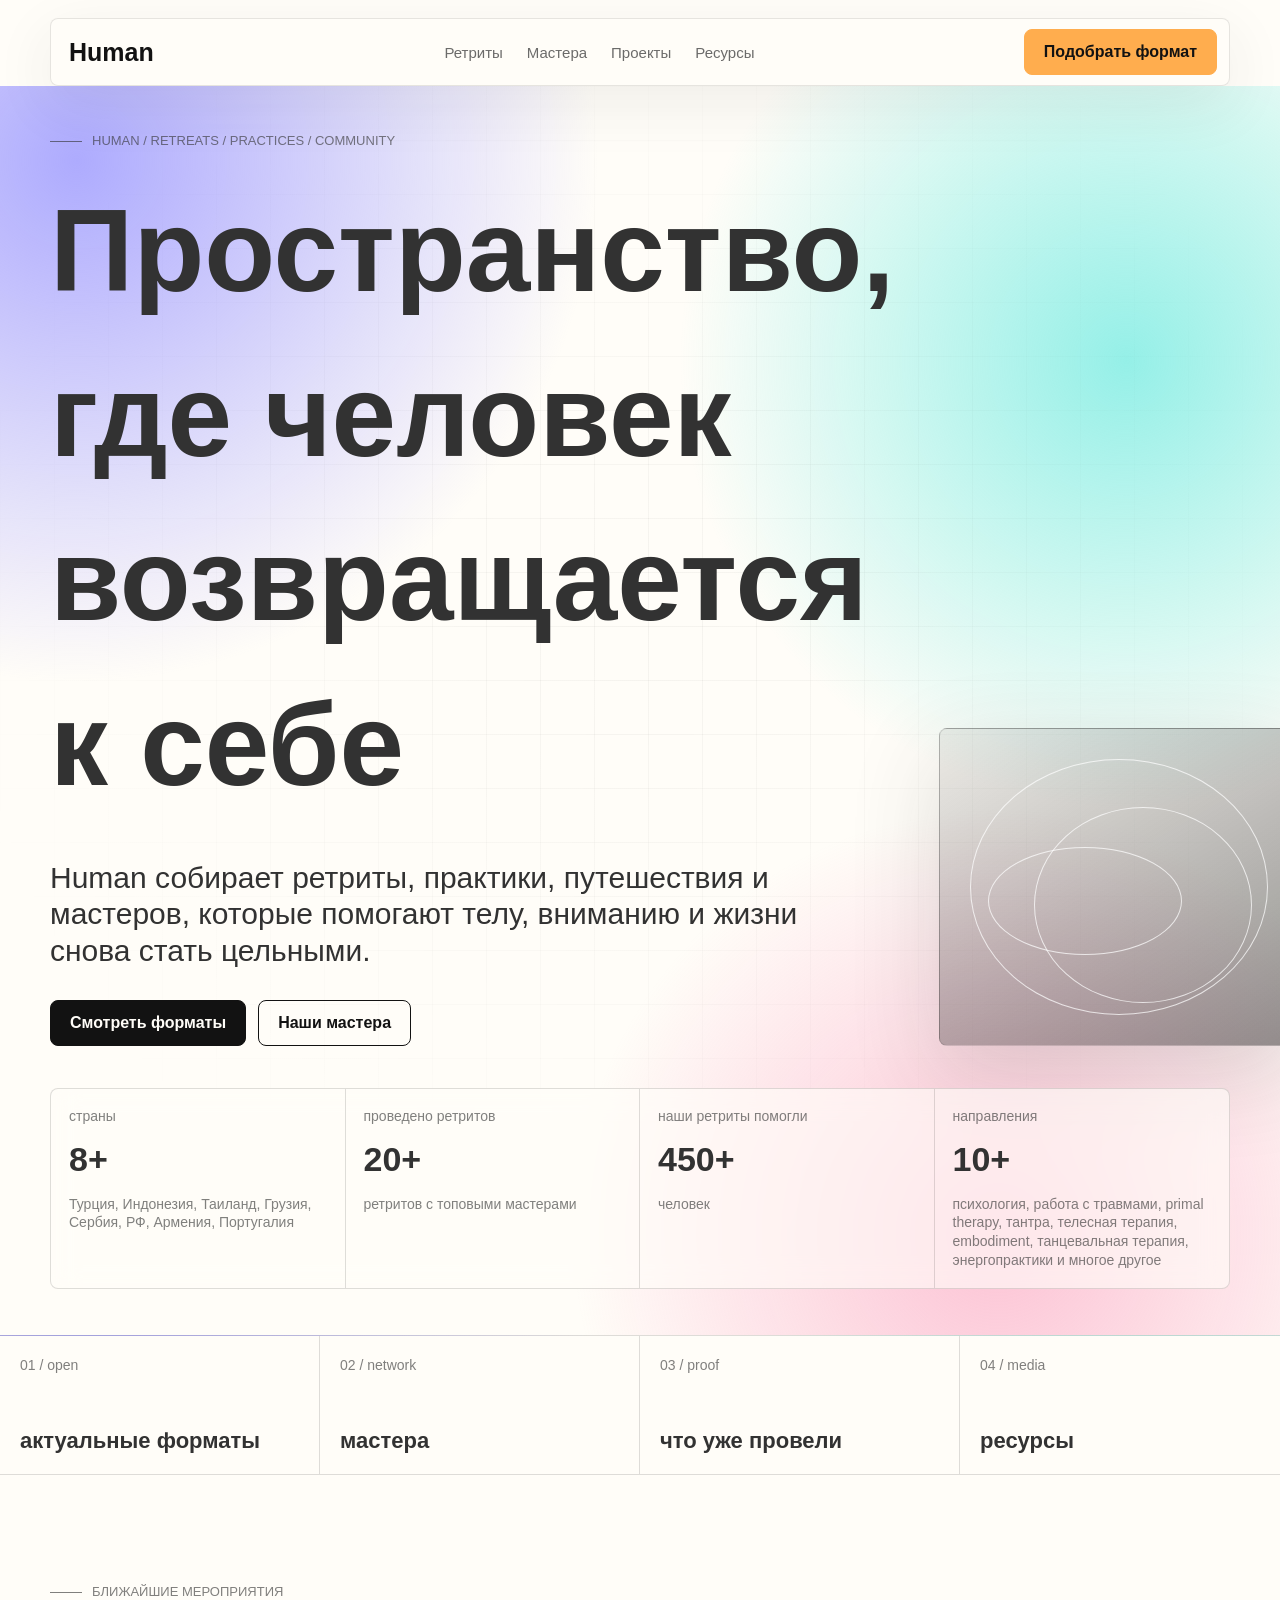
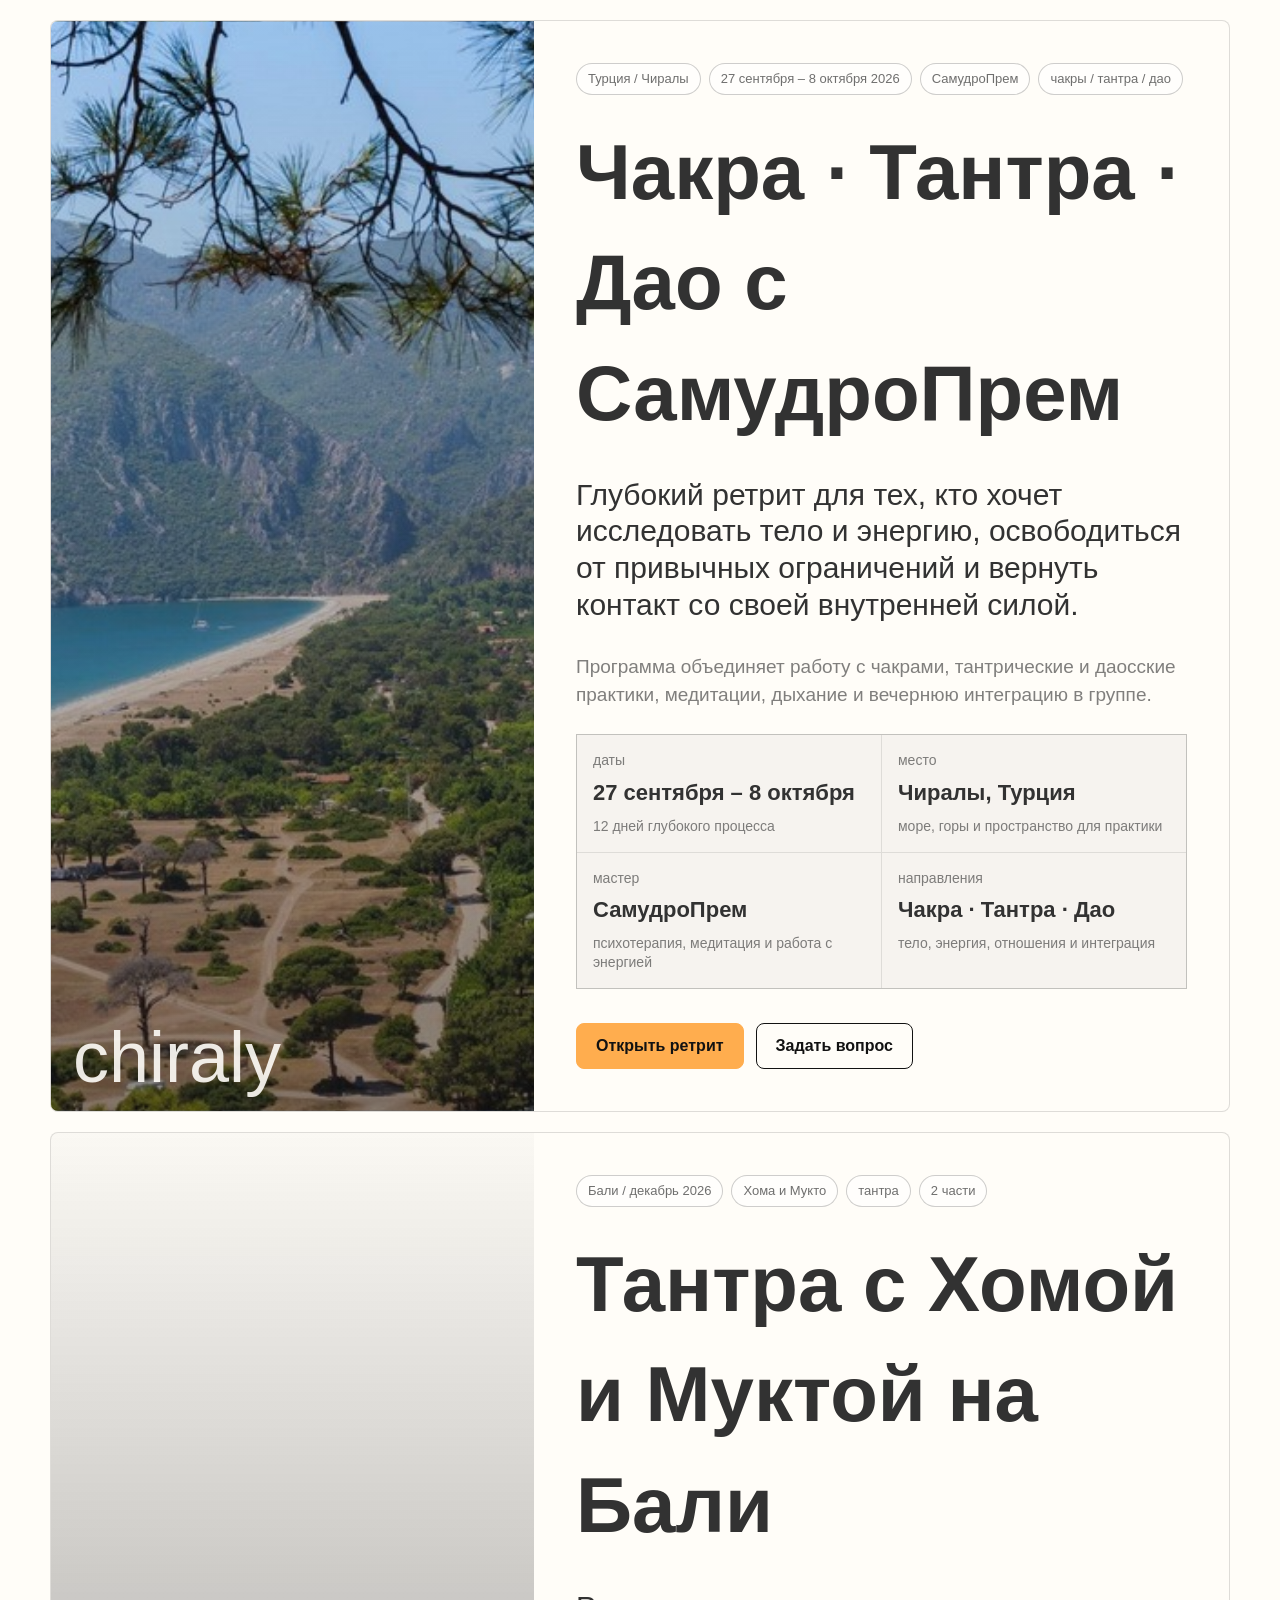
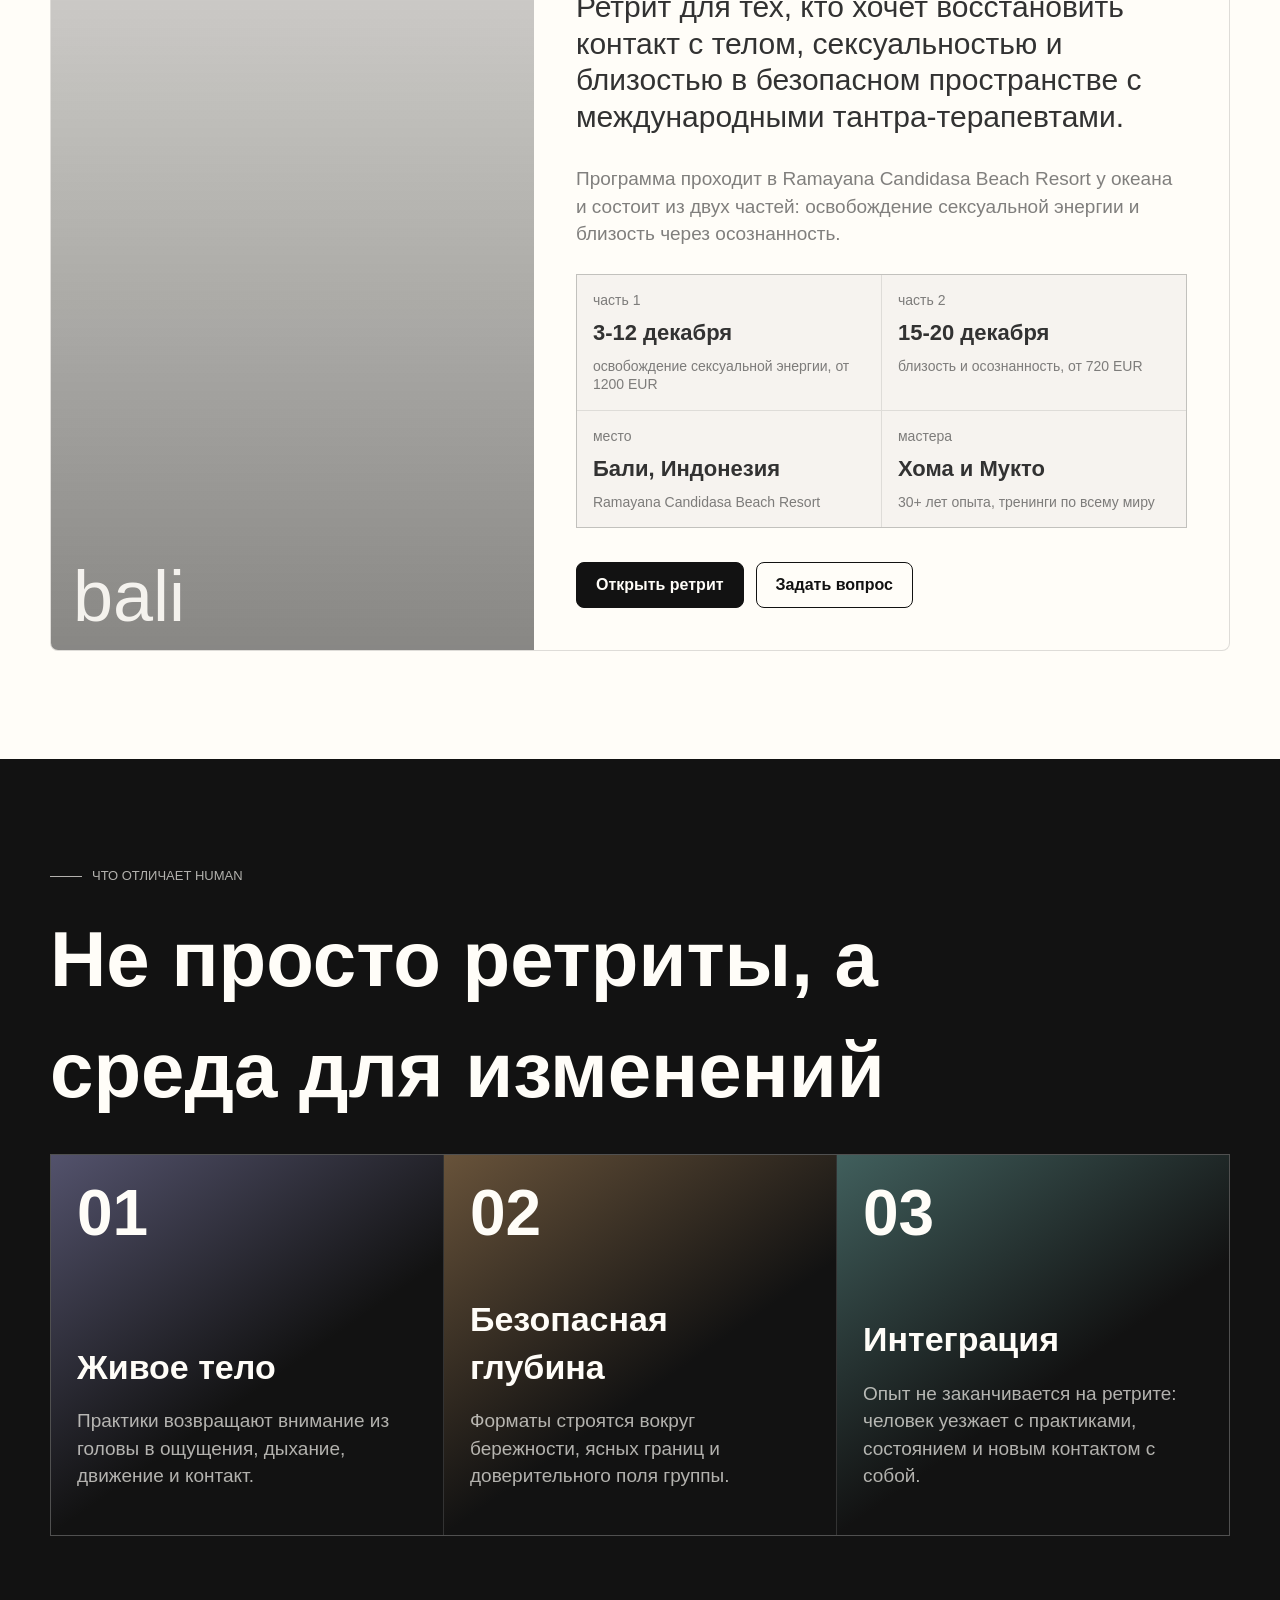
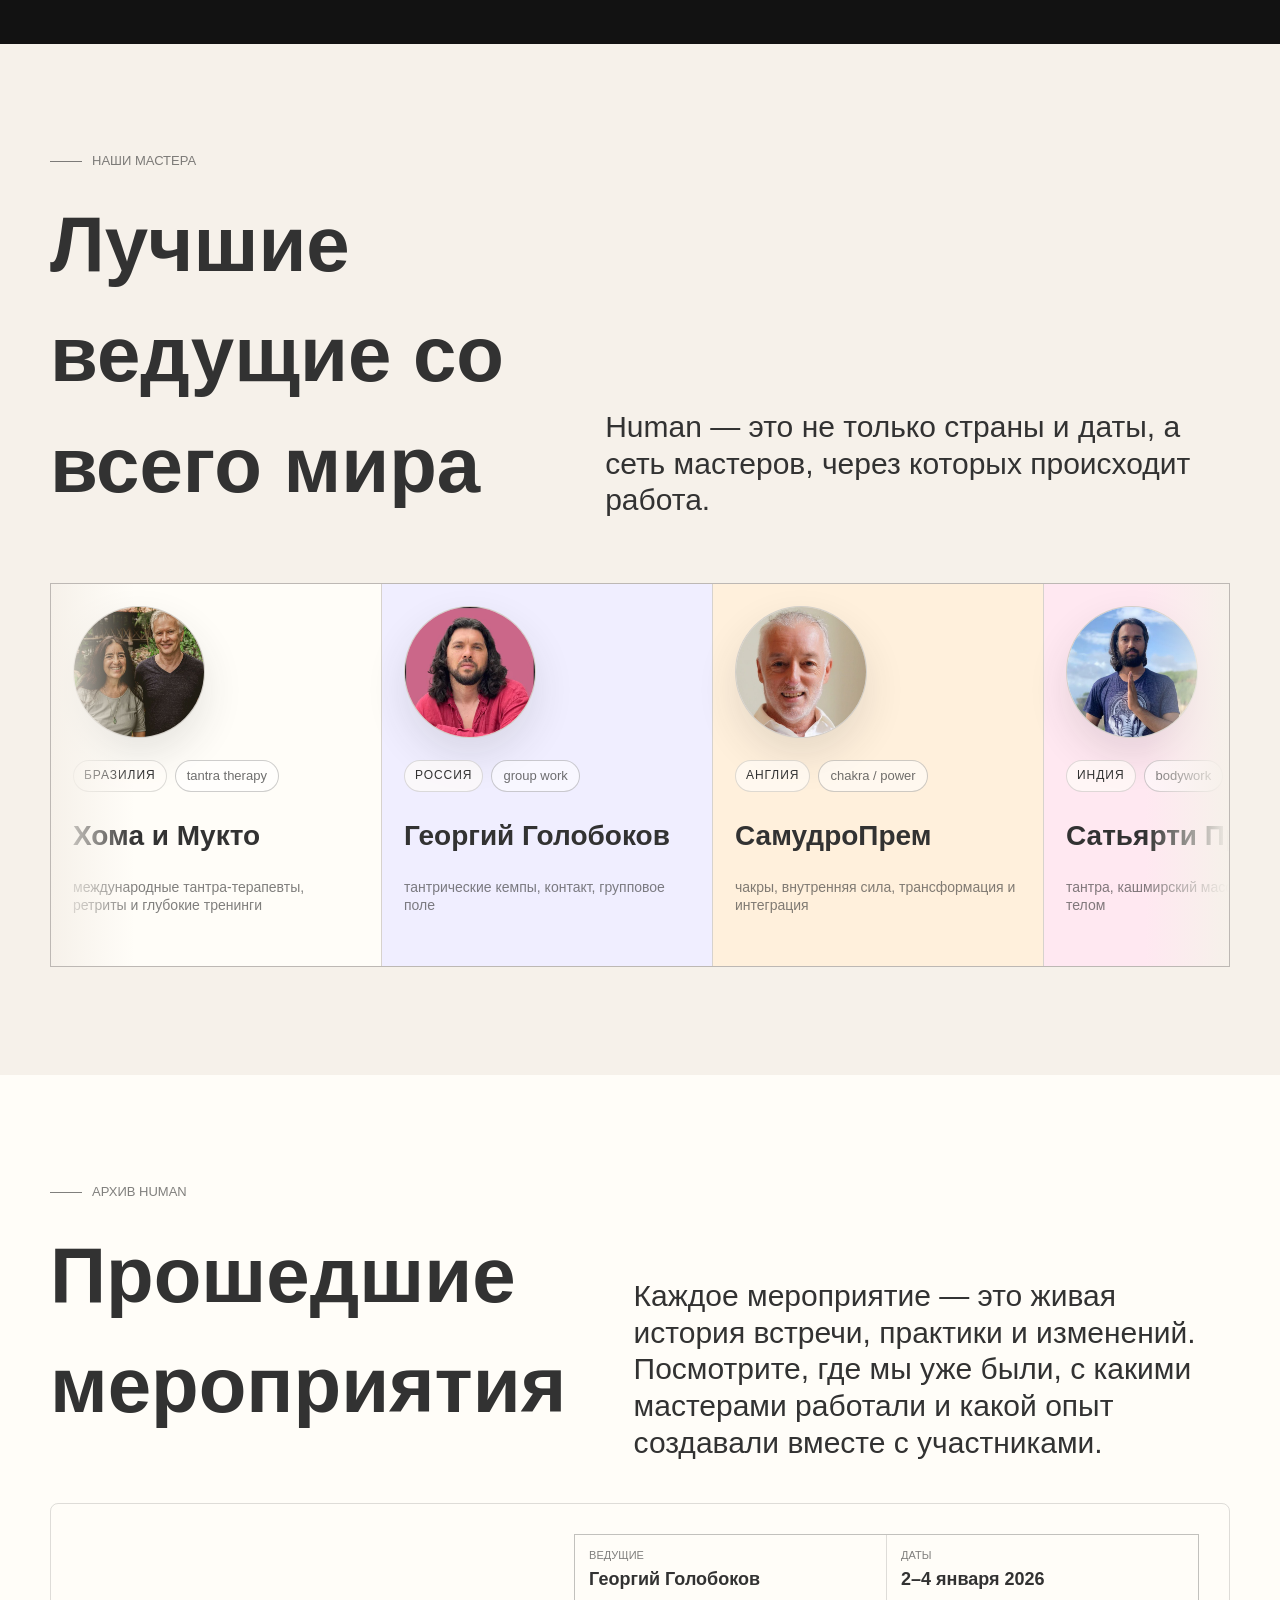
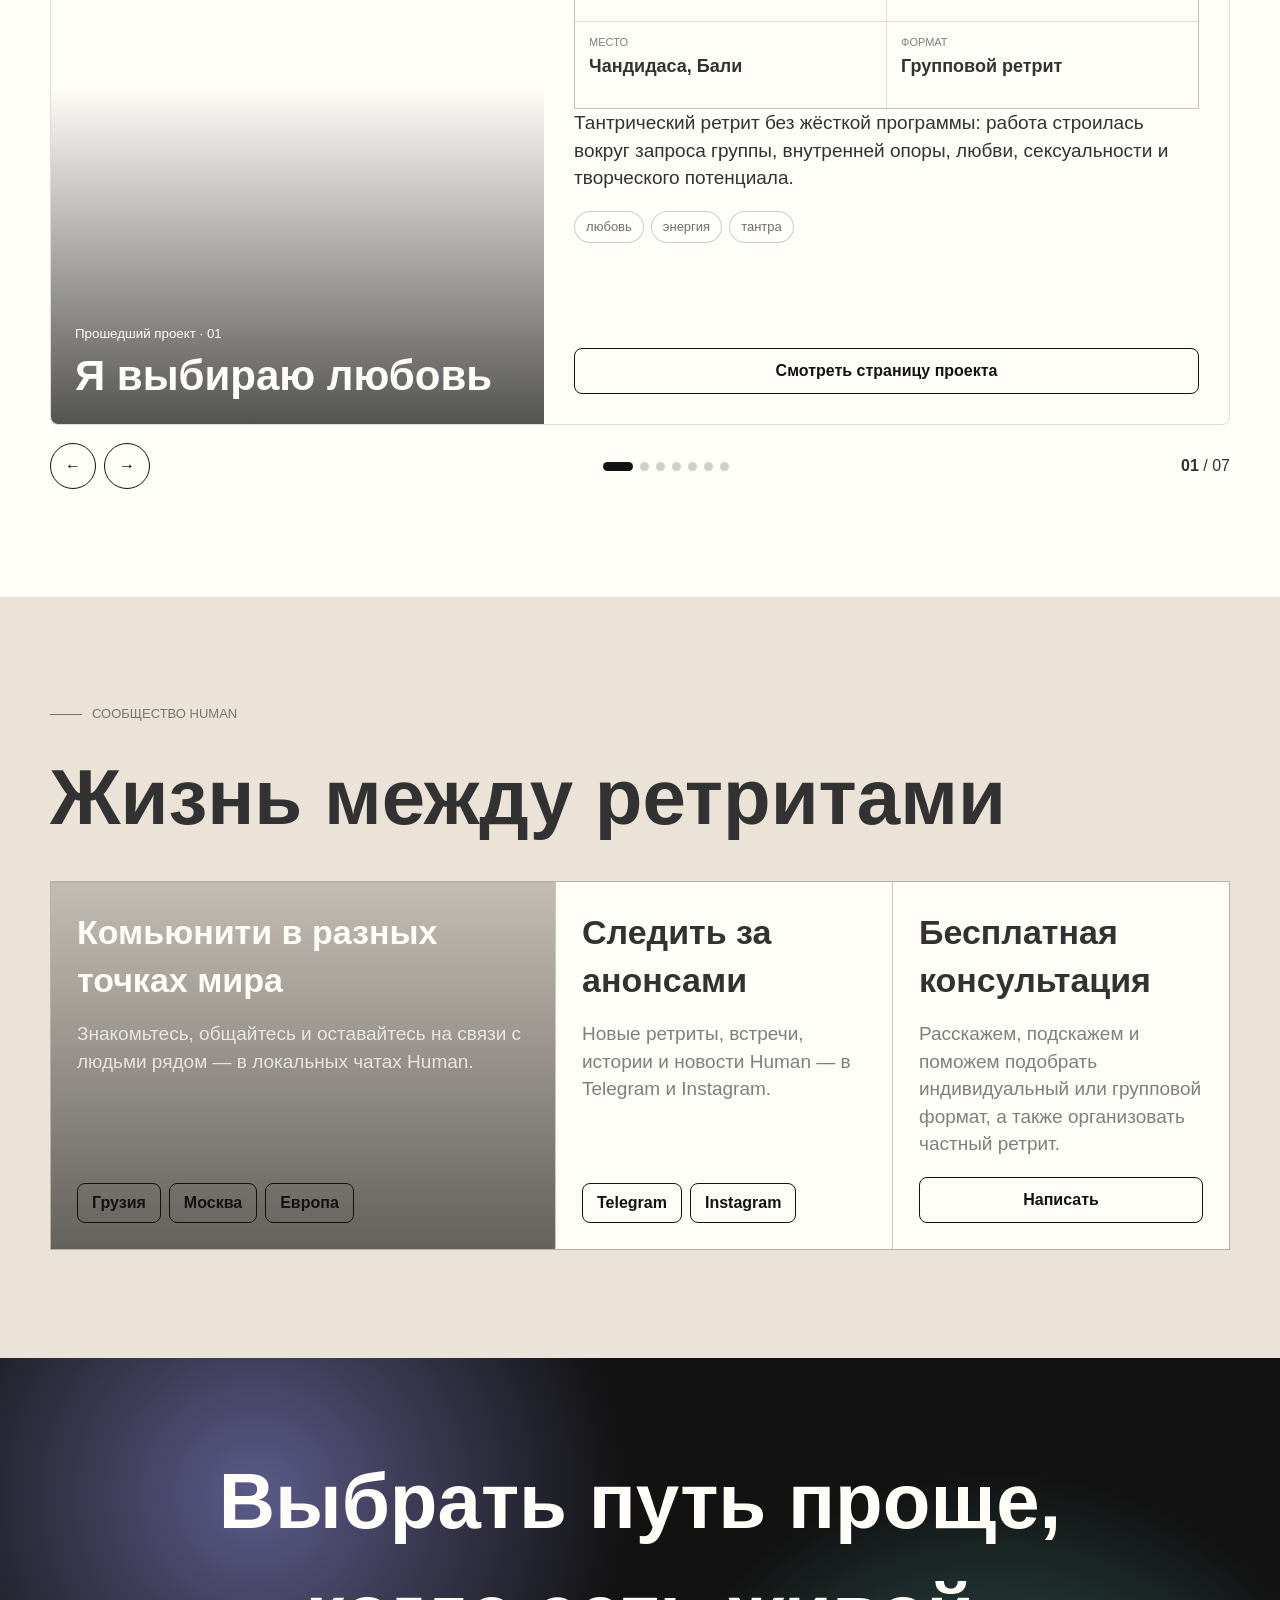
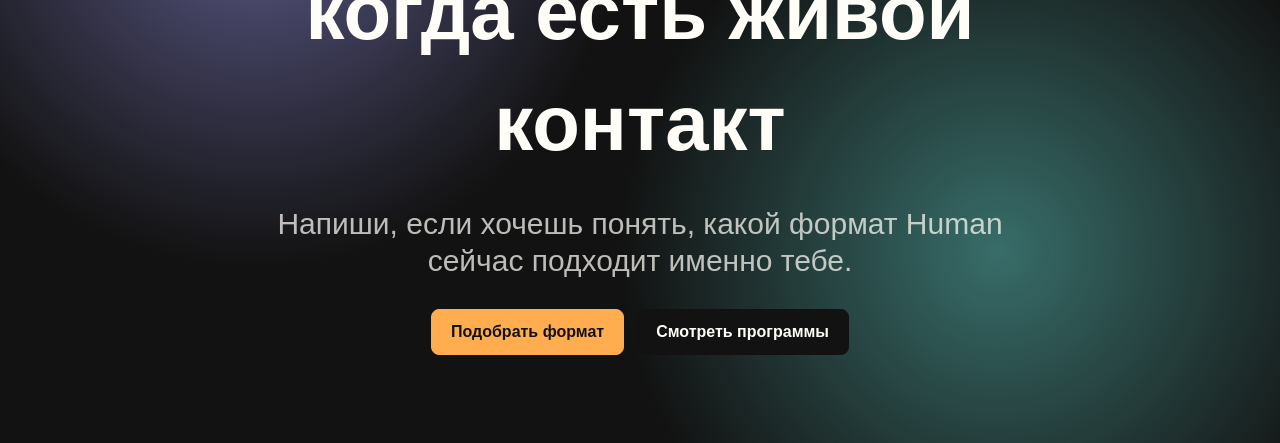
==== index.html @ f48d02fc "Update community and consultation section" ====
<html lang="ru"><head>
  <meta charset="utf-8">
  <meta name="viewport" content="width=device-width, initial-scale=1">
  <title>Human - ретриты, практики и мастера по всему миру</title>
  <meta name="description" content="Human собирает ретриты, практики, путешествия и мастеров для возвращения к телу, вниманию и живому контакту с собой.">
  <meta name="robots" content="index, follow, max-image-preview:large">
  <meta name="referrer" content="strict-origin-when-cross-origin">
  <meta name="theme-color" content="#fffdf8">
  <link rel="canonical" href="https://humns.ru/">
  <meta property="og:type" content="website">
  <meta property="og:site_name" content="Human">
  <meta property="og:title" content="Human - ретриты, практики и мастера по всему миру">
  <meta property="og:description" content="Актуальные ретриты, выполненные проекты, мастера Human и ресурсы для практики между выездами.">
  <meta property="og:url" content="https://humns.ru/">
  <meta property="og:image" content="https://ny06981-lang.github.io/humn-homepage/assets/retreats/samudro-chiraly.jpg">
  <meta name="twitter:card" content="summary_large_image">
  <meta name="twitter:title" content="Human - ретриты, практики и мастера по всему миру">
  <meta name="twitter:description" content="Актуальные ретриты, выполненные проекты, мастера Human и ресурсы для практики между выездами.">
  <meta name="twitter:image" content="https://ny06981-lang.github.io/humn-homepage/assets/retreats/samudro-chiraly.jpg">
  <link rel="icon" href="data:image/svg+xml,%3Csvg xmlns='http://www.w3.org/2000/svg' viewBox='0 0 64 64'%3E%3Crect width='64' height='64' rx='8' fill='%23fffdf8'/%3E%3Ccircle cx='32' cy='32' r='22' fill='%23a5a2ff'/%3E%3Ccircle cx='32' cy='32' r='12' fill='%23ffad4e'/%3E%3C/svg%3E">
  <script type="application/ld+json">
    {
      "@context": "https://schema.org",
      "@graph": [
        {
          "@type": "Organization",
          "@id": "https://humns.ru/#organization",
          "name": "Human",
          "url": "https://humns.ru/",
          "logo": "https://ny06981-lang.github.io/humn-homepage/assets/humn-logo-horizontal.png",
          "sameAs": [
            "https://www.instagram.com/humns.ru/"
          ]
        },
        {
          "@type": "WebSite",
          "@id": "https://humns.ru/#website",
          "url": "https://humns.ru/",
          "name": "Human",
          "publisher": {
            "@id": "https://humns.ru/#organization"
          },
          "inLanguage": "ru"
        },
        {
          "@type": "ItemList",
          "@id": "https://humns.ru/#retreats",
          "name": "Актуальные ретриты Human",
          "itemListElement": [
            {
              "@type": "ListItem",
              "position": 1,
              "url": "https://humns.ru/tantra1_rus",
              "name": "Тантра с Хомой и Муктой на Бали"
            },
            {
              "@type": "ListItem",
              "position": 2,
              "url": "https://humns.ru/chakra-tantra-dao",
              "name": "Чакра · Тантра · Дао с СамудроПрем"
            }
          ]
        }
      ]
    }
  </script>
  <style>
    :root {
      --ink: #323232;
      --night: #121212;
      --paper: #fffdf8;
      --milk: #f6f1ea;
      --clay: #ebe3d8;
      --violet: #a5a2ff;
      --orange: #ffad4e;
      --rose: #fa94b9;
      --cyan: #6cebe1;
      --plum: #512740;
      --muted: rgba(50, 50, 50, .62);
      --line: rgba(50, 50, 50, .16);
      --heading: "Druk Wide Cyr", "Arial Black", Impact, sans-serif;
      --body: "Involve", "TildaSans", Arial, sans-serif;
      --ease: cubic-bezier(.16, 1, .3, 1);
    }

    * { box-sizing: border-box; }
    html { scroll-behavior: smooth; }
    body {
      margin: 0;
      overflow-x: hidden;
      background: var(--paper);
      color: var(--ink);
      font-family: var(--body);
    }
    a { color: inherit; text-decoration: none; }
    img { display: block; max-width: 100%; }
    button { font: inherit; }
    :focus-visible {
      outline: 3px solid var(--orange);
      outline-offset: 4px;
      border-radius: 8px;
    }
    .skip-link {
      position: absolute;
      z-index: 200;
      top: auto;
      left: -10000px;
      width: 1px;
      height: 1px;
      overflow: hidden;
      clip: rect(0 0 0 0);
      clip-path: inset(50%);
      transform: none;
      padding: 0;
      border-radius: 8px;
      background: var(--night);
      color: var(--paper);
      font-weight: 800;
      transition: transform .2s var(--ease);
    }
    .skip-link:focus {
      position: fixed;
      top: 12px;
      left: 12px;
      width: auto;
      height: auto;
      overflow: visible;
      clip: auto;
      clip-path: none;
      transform: translateY(0);
      padding: 12px 16px;
    }

    .site-nav {
      position: relative;
      z-index: 80;
      top: auto;
      left: auto;
      transform: none;
      width: min(1180px, calc(100vw - 28px));
      margin: 18px auto 0;
      min-height: 62px;
      display: grid;
      grid-template-columns: auto 1fr auto;
      gap: 22px;
      align-items: center;
      padding: 10px 12px 10px 18px;
      border: 1px solid rgba(50, 50, 50, .12);
      border-radius: 8px;
      background: rgba(255, 253, 248, .82);
      backdrop-filter: blur(22px);
      box-shadow: 0 18px 60px rgba(50, 50, 50, .08);
    }
    .site-logo {
      display: inline-flex;
      align-items: center;
      min-width: 106px;
      color: var(--night);
      font-family: var(--heading);
      font-size: 25px;
      font-weight: 900;
      line-height: 1;
      letter-spacing: 0;
      white-space: nowrap;
    }
    .nav-links {
      justify-self: center;
      display: flex;
      align-items: center;
      gap: 24px;
      color: rgba(50, 50, 50, .72);
      font-size: 15px;
    }
    .nav-links a { transition: color .2s var(--ease); }
    .nav-links a:hover { color: var(--ink); }

    .human-container {
      width: min(1180px, calc(100vw - 40px));
      margin: 0 auto;
    }
    .section { padding: 108px 0; }
    .section.tight { padding: 72px 0; }
    .eyebrow {
      display: inline-flex;
      align-items: center;
      gap: 10px;
      margin: 0 0 18px;
      color: var(--muted);
      font-size: 13px;
      letter-spacing: 0;
      text-transform: uppercase;
    }
    .eyebrow::before {
      content: "";
      width: 32px;
      height: 1px;
      background: currentColor;
    }
    h1, h2, h3, p { margin-top: 0; }
    h1, h2, h3 {
      font-family: var(--heading);
      letter-spacing: 0;
      font-weight: 900;
      line-height: 1.42;
      overflow-wrap: normal;
      word-break: normal;
      hyphens: none;
    }
    h1 {
      max-width: 1100px;
      font-size: 116px;
      line-height: 1.42;
      margin-bottom: 32px;
    }
    h2 {
      max-width: 980px;
      font-size: 78px;
      line-height: 1.42;
      margin-bottom: 28px;
    }
    h3 {
      font-size: 34px;
      line-height: 1.42;
      margin-bottom: 16px;
    }
    p {
      color: var(--muted);
      font-size: 19px;
      line-height: 1.45;
    }
    .lead {
      max-width: 780px;
      color: var(--ink);
      font-size: 30px;
      line-height: 1.22;
    }
    .micro {
      color: var(--muted);
      font-size: 14px;
      line-height: 1.34;
    }
    .btn-row {
      display: flex;
      flex-wrap: wrap;
      align-items: center;
      gap: 12px;
    }
    .btn {
      display: inline-flex;
      align-items: center;
      justify-content: center;
      min-height: 46px;
      padding: 0 19px;
      border: 1px solid var(--night);
      border-radius: 8px;
      background: var(--night);
      color: var(--paper);
      font-weight: 700;
      transition: transform .22s var(--ease), background .22s var(--ease), color .22s var(--ease);
    }
    .btn:hover { transform: translateY(-2px); }
    .btn.light {
      background: transparent;
      color: var(--night);
    }
    .btn.color {
      background: var(--orange);
      color: var(--night);
      border-color: var(--orange);
    }
    .pill {
      display: inline-flex;
      align-items: center;
      min-height: 32px;
      padding: 0 11px;
      border: 1px solid rgba(50, 50, 50, .24);
      border-radius: 999px;
      background: rgba(255, 255, 255, .54);
      color: rgba(50, 50, 50, .7);
      font-size: 13px;
      white-space: nowrap;
    }
    .grid { display: grid; gap: 20px; }
    .two { grid-template-columns: repeat(2, minmax(0, 1fr)); }
    .three { grid-template-columns: repeat(3, minmax(0, 1fr)); }
    .four { grid-template-columns: repeat(4, minmax(0, 1fr)); }
    .split {
      display: grid;
      grid-template-columns: .9fr 1.1fr;
      gap: 52px;
      align-items: center;
    }
    .card {
      overflow: hidden;
      border: 1px solid var(--line);
      border-radius: 8px;
      background: rgba(255, 255, 255, .56);
    }
    .pad { padding: 24px; }
    .photo {
      min-height: 320px;
      background-size: cover;
      background-position: center;
    }
    .photo.wide { aspect-ratio: 16 / 10; min-height: auto; }

    .hero {
      position: relative;
      min-height: 100vh;
      padding: 46px 0;
      overflow: hidden;
      border-bottom: 1px solid var(--line);
      background:
        radial-gradient(circle at 6% 6%, rgba(165, 162, 255, .9), rgba(165, 162, 255, 0) 31%),
        radial-gradient(circle at 88% 22%, rgba(108, 235, 225, .72), rgba(108, 235, 225, 0) 30%),
        radial-gradient(circle at 78% 92%, rgba(250, 148, 185, .56), rgba(250, 148, 185, 0) 28%),
        var(--paper);
    }
    .hero::after {
      content: "";
      position: absolute;
      inset: 0;
      pointer-events: none;
      background-image:
        linear-gradient(rgba(50, 50, 50, .05) 1px, transparent 1px),
        linear-gradient(90deg, rgba(50, 50, 50, .05) 1px, transparent 1px);
      background-size: 54px 54px;
      mask-image: radial-gradient(circle at 50% 42%, black 0%, transparent 72%);
    }
    .hero-inner {
      position: relative;
      z-index: 2;
      min-height: calc(100vh - 170px);
      display: grid;
      grid-template-columns: minmax(0, 1fr);
      grid-template-rows: 1fr auto;
      gap: 42px;
    }
    .hero-copy {
      align-self: end;
      min-width: 0;
      width: 100%;
      display: grid;
      grid-template-columns: 1fr 360px;
      gap: 44px;
      align-items: end;
    }
    .hero-side {
      display: grid;
      gap: 18px;
    }
    .signal-card {
      position: relative;
      min-height: 318px;
      overflow: hidden;
      border: 1px solid rgba(50, 50, 50, .16);
      border-radius: 8px;
      background:
        linear-gradient(150deg, rgba(18,18,18,.08), rgba(18,18,18,.46)),
        url("https://static.tildacdn.com/tild3034-3966-4838-a536-386266376464/cirali-beach.jpg");
      background-size: cover;
      background-position: center;
      box-shadow: 0 28px 90px rgba(50, 50, 50, .16);
    }
    .signal-card span {
      position: absolute;
      border: 1px solid rgba(255, 255, 255, .72);
      border-radius: 50%;
      animation: pulseField 8s var(--ease) infinite alternate;
    }
    .signal-card span:nth-child(1) { inset: 30px; }
    .signal-card span:nth-child(2) { inset: 78px 46px 42px 94px; animation-delay: -1s; }
    .signal-card span:nth-child(3) { inset: 118px 116px 90px 48px; animation-delay: -2s; }
    @keyframes pulseField {
      from { opacity: .38; transform: scale(.96) rotate(-3deg); }
      to { opacity: .92; transform: scale(1.04) rotate(4deg); }
    }
    .hero-metrics {
      min-width: 0;
      width: 100%;
      display: grid;
      grid-template-columns: repeat(4, minmax(0, 1fr));
      border: 1px solid var(--line);
      border-radius: 8px;
      overflow: hidden;
      background: rgba(255, 253, 248, .62);
      backdrop-filter: blur(14px);
    }
    .metric {
      min-height: 168px;
      padding: 18px;
      border-right: 1px solid var(--line);
      display: flex;
      flex-direction: column;
      justify-content: flex-start;
      gap: 14px;
    }
    .metric:last-child { border-right: 0; }
    .metric b {
      font-family: var(--heading);
      font-size: 34px;
      line-height: 1.22;
    }

    .quick-index {
      display: grid;
      grid-template-columns: repeat(4, minmax(0, 1fr));
      border-bottom: 1px solid var(--line);
      background: var(--paper);
    }
    .quick-index a {
      min-height: 138px;
      padding: 20px;
      border-right: 1px solid var(--line);
      display: flex;
      flex-direction: column;
      justify-content: space-between;
      transition: background .22s var(--ease);
    }
    .quick-index a:last-child { border-right: 0; }
    .quick-index a:nth-child(1):hover { background: var(--violet); }
    .quick-index a:nth-child(2):hover { background: var(--orange); }
    .quick-index a:nth-child(3):hover { background: var(--rose); }
    .quick-index a:nth-child(4):hover { background: var(--cyan); }
    .quick-index b { font-size: 22px; }

    .featured-program {
      display: grid;
      grid-template-columns: .82fr 1.18fr;
      min-height: 560px;
      overflow: hidden;
      border: 1px solid var(--line);
      border-radius: 8px;
      background: var(--paper);
    }
    .featured-program + .featured-program { margin-top: 20px; }
    .featured-visual {
      position: relative;
      min-height: 560px;
      background:
        linear-gradient(180deg, rgba(18,18,18,.02), rgba(18,18,18,.5)),
        url("https://static.tildacdn.com/tild6639-3033-4162-a264-623666343634/Homa_and_Mukto-1.jpg");
      background-size: cover;
      background-position: center top;
    }
    .featured-visual::after {
      content: "bali";
      position: absolute;
      left: 22px;
      bottom: 18px;
      color: rgba(255, 253, 248, .9);
      font-family: var(--heading);
      font-size: 72px;
      line-height: 1;
    }
    .featured-samudro .featured-visual { background-image: linear-gradient(180deg, rgba(18,18,18,.02), rgba(18,18,18,.5)), url("assets/retreats/samudro-chiraly.jpg"); background-position: center; }
    .featured-samudro .featured-visual::after { content: "chiraly"; }
    .featured-copy {
      padding: 42px;
      display: flex;
      flex-direction: column;
      justify-content: space-between;
      gap: 34px;
    }
    .tag-row { display: flex; flex-wrap: wrap; gap: 8px; margin-bottom: 22px; }
    .program-facts {
      display: grid;
      grid-template-columns: repeat(2, minmax(0, 1fr));
      gap: 1px;
      margin-top: 26px;
      border: 1px solid var(--line);
      background: var(--line);
    }
    .program-fact {
      min-height: 96px;
      padding: 16px;
      background: rgba(255, 253, 248, .72);
      display: flex;
      flex-direction: column;
      gap: 10px;
      justify-content: flex-start;
    }
    .program-fact b {
      font-family: var(--heading);
      font-size: 22px;
      line-height: 1.22;
    }
    .program-list {
      margin-top: 20px;
      display: grid;
      gap: 14px;
    }
    .program-mini {
      display: grid;
      grid-template-columns: 78px 1fr auto;
      gap: 16px;
      align-items: center;
      min-height: 108px;
      padding: 16px;
      border: 1px solid var(--line);
      border-radius: 8px;
      background: rgba(255,255,255,.45);
    }
    .program-mini b {
      font-family: var(--heading);
      font-size: 30px;
      line-height: 1.04;
      color: var(--plum);
    }
    .program-mini p { margin: 0; font-size: 15px; }
    .upcoming-retreat {
      margin-top: 20px;
      display: grid;
      grid-template-columns: .72fr 1.28fr;
      overflow: hidden;
      border: 1px solid var(--line);
      border-radius: 8px;
      background:
        linear-gradient(135deg, rgba(165,162,255,.2), rgba(108,235,225,.14)),
        var(--paper);
    }
    .upcoming-media {
      position: relative;
      min-height: 360px;
      background:
        linear-gradient(180deg, rgba(18,18,18,.04), rgba(18,18,18,.52)),
        url("assets/retreats/samudro-chiraly.jpg");
      background-size: cover;
      background-position: center;
    }
    .upcoming-media::after {
      content: "chiraly";
      position: absolute;
      left: 20px;
      bottom: 18px;
      color: rgba(255,253,248,.88);
      font-family: var(--heading);
      font-size: 58px;
      line-height: 1;
    }
    .upcoming-copy {
      min-width: 0;
      padding: 30px;
      display: flex;
      flex-direction: column;
      justify-content: space-between;
      gap: 28px;
    }
    .upcoming-head {
      display: grid;
      grid-template-columns: 1fr auto;
      gap: 24px;
      align-items: start;
    }
    .upcoming-host {
      display: flex;
      align-items: center;
      gap: 12px;
      min-width: 190px;
      padding: 10px;
      border: 1px solid var(--line);
      border-radius: 999px;
      background: rgba(255,253,248,.68);
    }
    .upcoming-host img {
      width: 56px;
      height: 56px;
      border-radius: 50%;
      object-fit: cover;
      object-position: center top;
    }
    .upcoming-host b {
      display: block;
      font-family: var(--heading);
      font-size: 14px;
      line-height: 1.2;
    }
    .upcoming-host span {
      display: block;
      color: var(--muted);
      font-size: 12px;
      line-height: 1.2;
    }
    .upcoming-copy h3 {
      max-width: 720px;
      font-size: 52px;
      line-height: 1.32;
      margin-bottom: 18px;
    }
    .upcoming-copy p {
      max-width: 760px;
    }

    .principles {
      background: var(--night);
      color: var(--paper);
    }
    .principles p,
    .principles .micro,
    .principles .eyebrow { color: rgba(255,253,248,.68); }
    .principle-grid {
      display: grid;
      grid-template-columns: repeat(3, minmax(0, 1fr));
      gap: 1px;
      border: 1px solid rgba(255,255,255,.14);
      background: rgba(255,255,255,.14);
    }
    .principle {
      min-height: 380px;
      padding: 26px;
      display: flex;
      flex-direction: column;
      justify-content: space-between;
      gap: 42px;
      background: var(--night);
    }
    .principle:nth-child(1) { background: linear-gradient(145deg, rgba(165,162,255,.28), rgba(18,18,18,1) 58%); }
    .principle:nth-child(2) { background: linear-gradient(145deg, rgba(255,173,78,.26), rgba(18,18,18,1) 58%); }
    .principle:nth-child(3) { background: linear-gradient(145deg, rgba(108,235,225,.24), rgba(18,18,18,1) 58%); }
    .principle strong {
      font-family: var(--heading);
      font-size: 64px;
      line-height: 1;
    }

    .teachers {
      background: var(--milk);
    }
    .teachers-head {
      display: grid;
      grid-template-columns: .9fr 1.1fr;
      gap: 44px;
      align-items: end;
      margin-bottom: 34px;
    }
    .teacher-marquee {
      position: relative;
      overflow: hidden;
      border: 1px solid var(--line);
      background: var(--line);
    }
    .teacher-marquee::before,
    .teacher-marquee::after {
      content: "";
      position: absolute;
      top: 0;
      z-index: 2;
      width: 84px;
      height: 100%;
      pointer-events: none;
    }
    .teacher-marquee::before {
      left: 0;
      background: linear-gradient(90deg, var(--milk), rgba(247,243,238,0));
    }
    .teacher-marquee::after {
      right: 0;
      background: linear-gradient(270deg, var(--milk), rgba(247,243,238,0));
    }
    .teacher-track {
      display: flex;
      width: max-content;
      animation: teacherFlow 42s linear infinite;
    }
    .teacher-marquee:hover .teacher-track { animation-play-state: paused; }
    .teacher-set {
      display: flex;
      gap: 1px;
    }
    .teacher {
      flex: 0 0 330px;
      min-height: 382px;
      padding: 22px;
      display: flex;
      flex-direction: column;
      justify-content: flex-start;
      gap: 22px;
      background: var(--paper);
    }
    .teacher:nth-child(6n + 2) { background: #f0eeff; }
    .teacher:nth-child(6n + 3) { background: #fff0dc; }
    .teacher:nth-child(6n + 4) { background: #ffe8f1; }
    .teacher:nth-child(6n + 5) { background: #e7fffc; }
    .teacher:nth-child(6n + 6) { background: #efe8df; }
    .teacher-avatar {
      width: 132px;
      height: 132px;
      overflow: hidden;
      border: 1px solid rgba(50,50,50,.18);
      border-radius: 50%;
      background: var(--milk);
      box-shadow: 0 18px 40px rgba(50,50,50,.12);
    }
    .teacher-avatar img {
      width: 100%;
      height: 100%;
      display: block;
      object-fit: cover;
    }
    .teacher-meta {
      display: flex;
      flex-wrap: wrap;
      gap: 8px;
      min-height: 34px;
      align-items: flex-start;
    }
    .teacher-country {
      min-height: 32px;
      padding: 7px 10px;
      border: 1px solid var(--line);
      border-radius: 999px;
      background: rgba(255,253,248,.68);
      font-size: 12px;
      line-height: 1.2;
      text-transform: uppercase;
      letter-spacing: .08em;
    }
    .teacher b {
      font-family: var(--heading);
      font-size: 28px;
      line-height: 1.42;
    }
    .teacher p { margin: 0; }
    @keyframes teacherFlow {
      from { transform: translate3d(0, 0, 0); }
      to { transform: translate3d(-50%, 0, 0); }
    }

    .archive-intro {
      display: grid;
      grid-template-columns: .95fr 1.05fr;
      gap: 44px;
      align-items: end;
      margin-bottom: 34px;
    }
    .archive-intro > p {
      max-width: 620px;
      margin-bottom: 8px;
    }
    .case-carousel {
      position: relative;
      overflow: hidden;
      border: 1px solid var(--line);
      background:
        linear-gradient(90deg, rgba(165,162,255,.28), rgba(255,173,78,.22) 38%, rgba(108,235,225,.22)),
        var(--paper);
    }
    .case-carousel::before,
    .case-carousel::after {
      content: "";
      position: absolute;
      top: 0;
      z-index: 2;
      width: 96px;
      height: 100%;
      pointer-events: none;
    }
    .case-carousel::before {
      left: 0;
      background: linear-gradient(90deg, var(--paper), rgba(255,253,248,0));
    }
    .case-carousel::after {
      right: 0;
      background: linear-gradient(270deg, var(--paper), rgba(255,253,248,0));
    }
    .case-track {
      display: flex;
      width: max-content;
      animation: caseFlow 58s linear infinite;
    }
    .case-carousel:hover .case-track { animation-play-state: paused; }
    .case-set {
      display: flex;
      gap: 14px;
      padding: 18px 7px;
    }
    .case-card {
      flex: 0 0 372px;
      min-height: 318px;
      padding: 18px;
      border: 1px solid rgba(50,50,50,.18);
      border-radius: 8px;
      background: rgba(255,253,248,.86);
      box-shadow: 0 18px 46px rgba(50,50,50,.1);
      display: flex;
      flex-direction: column;
      gap: 18px;
    }
    .case-card:nth-child(2n) { transform: translateY(14px); }
    .case-card:nth-child(3n) { background: rgba(240,238,255,.9); }
    .case-card:nth-child(4n) { background: rgba(231,255,252,.88); }
    .case-top {
      display: flex;
      justify-content: space-between;
      gap: 16px;
      align-items: flex-start;
      min-height: 76px;
    }
    .case-top b {
      font-family: var(--heading);
      font-size: 28px;
      line-height: 1.42;
    }
    .case-number {
      font-family: var(--heading);
      font-size: 46px;
      line-height: 1;
      color: rgba(81,39,64,.28);
    }
    .case-fields {
      display: grid;
      grid-template-columns: repeat(2, minmax(0, 1fr));
      gap: 1px;
      border: 1px solid var(--line);
      background: var(--line);
    }
    .case-field {
      min-height: 70px;
      padding: 11px;
      background: rgba(255,253,248,.7);
      display: flex;
      flex-direction: column;
      gap: 7px;
      justify-content: flex-start;
    }
    .case-field span:first-child {
      font-size: 11px;
      line-height: 1.2;
      text-transform: uppercase;
      letter-spacing: .08em;
      color: rgba(50,50,50,.54);
    }
    .case-field span:last-child {
      font-size: 14px;
      line-height: 1.3;
    }
    .case-card p { margin: 0; font-size: 16px; }
    @keyframes caseFlow {
      from { transform: translate3d(-50%, 0, 0); }
      to { transform: translate3d(0, 0, 0); }
    }

    .resources {
      background: var(--clay);
    }
    .resource-links { display: flex; flex-wrap: wrap; gap: 8px; }
    .resource-links .btn { min-height: 40px; padding: 0 14px; }
    .resource-grid {
      display: grid;
      grid-template-columns: 1.2fr .8fr .8fr;
      gap: 1px;
      border: 1px solid var(--line);
      background: var(--line);
    }
    .resource {
      min-height: 360px;
      padding: 26px;
      display: flex;
      flex-direction: column;
      justify-content: space-between;
      background: var(--paper);
    }
    .resource:first-child {
      color: var(--paper);
      background:
        linear-gradient(0deg, rgba(18,18,18,.56), rgba(18,18,18,.05)),
        url("https://static.tildacdn.com/tild3133-6531-4866-b763-353931373735/IMG_6058.jpg");
      background-size: cover;
      background-position: center;
    }
    .resource:first-child p,
    .resource:first-child .micro { color: rgba(255,253,248,.78); }

    .closing {
      min-height: 500px;
      display: grid;
      place-items: center;
      text-align: center;
      padding: 88px 20px;
      color: var(--paper);
      background:
        radial-gradient(circle at 20% 20%, rgba(165,162,255,.5), transparent 32%),
        radial-gradient(circle at 78% 72%, rgba(108,235,225,.42), transparent 34%),
        var(--night);
    }
    .closing h2, .closing .lead {
      margin-left: auto;
      margin-right: auto;
    }
    .closing p { color: rgba(255,253,248,.72); }

    @media (max-width: 980px) {
      .site-nav {
        position: relative;
        top: auto;
        left: 0;
        transform: none;
        margin-top: 0;
        width: 100%;
        border-left: 0;
        border-right: 0;
        border-radius: 0;
        grid-template-columns: 1fr auto;
      }
      .nav-links { display: none; }
      .site-logo { min-width: 92px; font-size: 22px; }
      .hero { padding-top: 40px; }
      .hero-copy,
      .split,
      .featured-program,
      .upcoming-retreat,
      .teachers-head,
      .archive-intro,
      .resource-grid {
        grid-template-columns: 1fr;
      }
      h1 { font-size: 76px; }
      h2 { font-size: 56px; }
      h3 { font-size: 30px; }
      .lead { font-size: 24px; }
      .hero-metrics,
      .quick-index,
      .principle-grid {
        grid-template-columns: repeat(2, minmax(0, 1fr));
      }
      .teacher { flex-basis: 304px; }
      .featured-visual { min-height: 420px; }
      .upcoming-media { min-height: 320px; }
      .upcoming-head { grid-template-columns: 1fr; }
      .case-card { flex-basis: 344px; }
    }

    @media (max-width: 560px) {
      .human-container { width: min(100vw - 28px, 1180px); }
      .section { padding: 72px 0; }
      .site-nav { min-height: 58px; padding: 10px 14px; }
      .site-nav .btn { min-height: 40px; padding: 0 13px; font-size: 14px; }
      h1 { font-size: 42px; }
      h2 { font-size: 38px; }
      h3 { font-size: 26px; }
      p { font-size: 17px; }
      .lead { font-size: 21px; }
      .hero-inner { min-height: auto; }
      .hero-copy { gap: 28px; }
      .signal-card { min-height: 248px; }
      .hero-metrics,
      .quick-index,
      .principle-grid {
        grid-template-columns: 1fr;
      }
      .metric { border-right: 0; border-bottom: 1px solid var(--line); }
      .metric:last-child { border-bottom: 0; }
      .quick-index a { border-right: 0; border-bottom: 1px solid var(--line); }
      .quick-index a:last-child { border-bottom: 0; }
      .featured-copy { padding: 24px; }
      .upcoming-copy { padding: 22px; }
      .upcoming-copy h3 { font-size: 31px; }
      .upcoming-media::after { font-size: 38px; }
      .program-facts { grid-template-columns: 1fr; }
      .program-mini { grid-template-columns: 1fr; }
      .teacher-marquee::before,
      .teacher-marquee::after { width: 34px; }
      .teacher {
        flex-basis: 278px;
        min-height: 372px;
        padding: 18px;
      }
      .teacher-avatar { width: 116px; height: 116px; }
      .case-carousel::before,
      .case-carousel::after { width: 34px; }
      .case-set { gap: 10px; padding: 14px 5px; }
      .case-card {
        flex-basis: 286px;
        min-height: 370px;
        padding: 15px;
      }
      .case-card:nth-child(2n) { transform: translateY(10px); }
      .case-fields { grid-template-columns: 1fr; }
    }
    @media (prefers-reduced-motion: reduce) {
      html { scroll-behavior: auto; }
      *,
      *::before,
      *::after {
        animation-duration: .001ms !important;
        animation-iteration-count: 1 !important;
        scroll-behavior: auto !important;
        transition-duration: .001ms !important;
      }
      .teacher-marquee {
        overflow-x: auto;
        -webkit-overflow-scrolling: touch;
      }
      .teacher-marquee::before,
      .teacher-marquee::after { display: none; }
      .teacher-track { animation: none; }
      .teacher-set[aria-hidden="true"] { display: none; }
      .case-carousel {
        overflow-x: auto;
        -webkit-overflow-scrolling: touch;
      }
      .case-carousel::before,
      .case-carousel::after { display: none; }
      .case-track { animation: none; }
      .case-set[aria-hidden="true"] { display: none; }
    }
  .archive-carousel{overflow:hidden;border:1px solid var(--line);border-radius:8px}.archive-track{display:flex;transition:transform .65s var(--ease)}.archive-slide{flex:0 0 100%;display:grid;grid-template-columns:.72fr 1fr;min-height:520px}.archive-photo{position:relative;min-height:520px;background-size:cover;background-position:center}.archive-photo:after{content:"";position:absolute;inset:0;background:linear-gradient(180deg,transparent 35%,rgba(18,18,18,.72))}.archive-title{position:absolute;z-index:1;left:24px;right:24px;bottom:24px;color:var(--paper)}.archive-title small{display:block;margin-bottom:10px}.archive-title h3{margin:0;color:var(--paper);font-size:42px;line-height:1.18}.archive-info{padding:30px;display:flex;flex-direction:column;justify-content:space-between;gap:22px}.archive-meta{display:grid;grid-template-columns:repeat(2,minmax(0,1fr));gap:1px;border:1px solid var(--line);background:var(--line)}.archive-meta div{min-height:86px;padding:14px;background:var(--paper)}.archive-meta span{display:block;margin-bottom:8px;color:var(--muted);font-size:11px;text-transform:uppercase}.archive-meta b{font-family:var(--heading);font-size:18px}.archive-summary{color:var(--ink)}.archive-tags{display:flex;flex-wrap:wrap;gap:7px}.archive-controls{display:flex;justify-content:space-between;align-items:center;margin-top:18px}.archive-arrows{display:flex;gap:8px}.archive-arrow{width:46px;height:46px;border:1px solid var(--night);border-radius:50%;background:transparent;cursor:pointer}.archive-dots{display:flex;gap:7px}.archive-dot{width:9px;height:9px;padding:0;border:0;border-radius:10px;background:rgba(50,50,50,.22)}.archive-dot.active{width:30px;background:var(--night)}@media(max-width:760px){.archive-slide{grid-template-columns:1fr}.archive-photo{min-height:390px}.archive-info{padding:22px}.archive-title h3{font-size:34px}.archive-meta b{font-size:15px}}</style>
</head>
<body>
  <a class="skip-link" href="#main">К основному контенту</a>
  <header class="site-nav">
    <a class="site-logo" href="#top" aria-label="Human homepage">Human</a>
    <nav class="nav-links" aria-label="Навигация по главной">
      <a href="#programs">Ретриты</a>
      <a href="#teachers">Мастера</a>
      <a href="#archive">Проекты</a>
      <a href="#resources">Ресурсы</a>
    </nav>
    <a class="btn color" href="https://t.me/chikhalov" target="_blank" rel="noopener noreferrer">Подобрать формат</a>
  </header>

  <main id="main" tabindex="-1">
    <div id="top"></div>
    <section class="hero">
      <div class="human-container hero-inner">
        <div class="hero-copy">
          <div>
            <p class="eyebrow">human / retreats / practices / community</p>
            <h1>Пространство, где человек возвращается к себе</h1>
            <p class="lead">Human собирает ретриты, практики, путешествия и мастеров, которые помогают телу, вниманию и жизни снова стать цельными.</p>
            <div class="btn-row">
              <a class="btn" href="#programs">Смотреть форматы</a>
              <a class="btn light" href="#teachers">Наши мастера</a>
            </div>
          </div>
          <aside class="hero-side" aria-label="Атмосфера Human">
            <div class="signal-card">
              <span></span><span></span><span></span>
            </div>
          </aside>
        </div>

        <div class="hero-metrics" aria-label="Ключевые сигналы доверия">
          <div class="metric"><span class="micro">страны</span><b>8+</b><span class="micro">Турция, Индонезия, Таиланд, Грузия, Сербия, РФ, Армения, Португалия</span></div>
          <div class="metric"><span class="micro">проведено ретритов</span><b>20+</b><span class="micro">ретритов с топовыми мастерами</span></div>
          <div class="metric"><span class="micro">наши ретриты помогли</span><b>450+</b><span class="micro">человек</span></div>
          <div class="metric"><span class="micro">направления</span><b>10+</b><span class="micro">психология, работа с травмами, primal therapy, тантра, телесная терапия, embodiment, танцевальная терапия, энергопрактики и многое другое</span></div>
        </div>
      </div>
    </section>

    <nav class="quick-index" aria-label="Быстрая навигация">
      <a href="#programs"><span class="micro">01 / open</span><b>актуальные форматы</b></a>
      <a href="#teachers"><span class="micro">02 / network</span><b>мастера</b></a>
      <a href="#archive"><span class="micro">03 / proof</span><b>что уже провели</b></a>
      <a href="#resources"><span class="micro">04 / media</span><b>ресурсы</b></a>
    </nav>

    <section id="programs" class="section">
      <div class="human-container">
        <p class="eyebrow">Ближайшие мероприятия</p>
        <div class="featured-program featured-samudro"><div class="featured-visual"></div><div class="featured-copy"><div><div class="tag-row"><span class="pill">Турция / Чиралы</span><span class="pill">27 сентября – 8 октября 2026</span><span class="pill">СамудроПрем</span><span class="pill">чакры / тантра / дао</span></div><h2>Чакра · Тантра · Дао с СамудроПрем</h2><p class="lead">Глубокий ретрит для тех, кто хочет исследовать тело и энергию, освободиться от привычных ограничений и вернуть контакт со своей внутренней силой.</p><p>Программа объединяет работу с чакрами, тантрические и даосские практики, медитации, дыхание и вечернюю интеграцию в группе.</p><div class="program-facts"><div class="program-fact"><span class="micro">даты</span><b>27 сентября – 8 октября</b><span class="micro">12 дней глубокого процесса</span></div><div class="program-fact"><span class="micro">место</span><b>Чиралы, Турция</b><span class="micro">море, горы и пространство для практики</span></div><div class="program-fact"><span class="micro">мастер</span><b>СамудроПрем</b><span class="micro">психотерапия, медитация и работа с энергией</span></div><div class="program-fact"><span class="micro">направления</span><b>Чакра · Тантра · Дао</b><span class="micro">тело, энергия, отношения и интеграция</span></div></div></div><div class="btn-row"><a class="btn color" href="https://humns.ru/chakra-tantra-dao">Открыть ретрит</a><a class="btn light" href="https://t.me/chikhalov" target="_blank" rel="noopener noreferrer">Задать вопрос</a></div></div></div>

        <div class="featured-program featured-homa">
          <div class="featured-visual"></div>
          <div class="featured-copy">
            <div>
              <div class="tag-row">
                <span class="pill">Бали / декабрь 2026</span>
                <span class="pill">Хома и Мукто</span>
                <span class="pill">тантра</span>
                <span class="pill">2 части</span>
              </div>
              <h2>Тантра с Хомой и Муктой на Бали</h2>
              <p class="lead">Ретрит для тех, кто хочет восстановить контакт с телом, сексуальностью и близостью в безопасном пространстве с международными тантра-терапевтами.</p>
              <p>Программа проходит в Ramayana Candidasa Beach Resort у океана и состоит из двух частей: освобождение сексуальной энергии и близость через осознанность.</p>
              <div class="program-facts" aria-label="Детали ретрита">
                <div class="program-fact"><span class="micro">часть 1</span><b>3-12 декабря</b><span class="micro">освобождение сексуальной энергии, от 1200 EUR</span></div>
                <div class="program-fact"><span class="micro">часть 2</span><b>15-20 декабря</b><span class="micro">близость и осознанность, от 720 EUR</span></div>
                <div class="program-fact"><span class="micro">место</span><b>Бали, Индонезия</b><span class="micro">Ramayana Candidasa Beach Resort</span></div>
                <div class="program-fact"><span class="micro">мастера</span><b>Хома и Мукто</b><span class="micro">30+ лет опыта, тренинги по всему миру</span></div>
              </div>
            </div>
            <div class="btn-row">
              <a class="btn" href="https://humns.ru/tantra1_rus">Открыть ретрит</a>
              <a class="btn light" href="https://t.me/chikhalov" target="_blank" rel="noopener noreferrer">Задать вопрос</a>
            </div>
          </div>
        </div>
      </div>
    </section>

    <section class="principles section">
      <div class="human-container">
        <p class="eyebrow">что отличает Human</p>
        <h2>Не просто ретриты, а среда для изменений</h2>
        <div class="principle-grid">
          <article class="principle">
            <strong>01</strong>
            <div><h3>Живое тело</h3><p>Практики возвращают внимание из головы в ощущения, дыхание, движение и контакт.</p></div>
          </article>
          <article class="principle">
            <strong>02</strong>
            <div><h3>Безопасная глубина</h3><p>Форматы строятся вокруг бережности, ясных границ и доверительного поля группы.</p></div>
          </article>
          <article class="principle">
            <strong>03</strong>
            <div><h3>Интеграция</h3><p>Опыт не заканчивается на ретрите: человек уезжает с практиками, состоянием и новым контактом с собой.</p></div>
          </article>
        </div>
      </div>
    </section>

    <section id="teachers" class="teachers section">
      <div class="human-container">
        <div class="teachers-head">
          <div>
            <p class="eyebrow">Наши мастера</p>
            <h2>Лучшие ведущие со всего мира</h2>
          </div>
          <p class="lead">Human — это не только страны и даты, а сеть мастеров, через которых происходит работа.</p>
        </div>

        <div class="teacher-marquee" aria-label="Мастера Human">
          <div class="teacher-track">
            <div class="teacher-set">
              <article class="teacher"><div class="teacher-avatar"><img src="assets/teachers/homa-mukto.jpg" width="512" height="512" alt="Хома и Мукто" loading="lazy" decoding="async"></div><div class="teacher-meta"><span class="teacher-country">Бразилия</span><span class="pill">tantra therapy</span></div><b>Хома и Мукто</b><p class="micro">международные тантра-терапевты, ретриты и глубокие тренинги</p></article>
              <article class="teacher"><div class="teacher-avatar"><img src="assets/teachers/georgy-golobokov.jpg" width="512" height="512" alt="Георгий Голобоков" loading="lazy" decoding="async"></div><div class="teacher-meta"><span class="teacher-country">Россия</span><span class="pill">group work</span></div><b>Георгий Голобоков</b><p class="micro">тантрические кемпы, контакт, групповое поле</p></article>
              <article class="teacher"><div class="teacher-avatar"><img src="assets/teachers/samudro-prem.jpg" width="512" height="512" alt="СамудроПрем" loading="lazy" decoding="async"></div><div class="teacher-meta"><span class="teacher-country">Англия</span><span class="pill">chakra / power</span></div><b>СамудроПрем</b><p class="micro">чакры, внутренняя сила, трансформация и интеграция</p></article>
              <article class="teacher"><div class="teacher-avatar"><img src="assets/teachers/satyarti.jpg" width="512" height="512" alt="Сатьярти Пратик" loading="lazy" decoding="async"></div><div class="teacher-meta"><span class="teacher-country">Индия</span><span class="pill">bodywork</span></div><b>Сатьярти Пратик</b><p class="micro">тантра, кашмирский массаж, работа с телом</p></article>
              <article class="teacher"><div class="teacher-avatar"><img src="assets/teachers/seva-prem.jpg" width="512" height="512" alt="Сева Прем" loading="lazy" decoding="async"></div><div class="teacher-meta"><span class="teacher-country">Россия</span><span class="pill">sensitivity</span></div><b>Сева Прем</b><p class="micro">практики тонкой чувствительности и присутствия</p></article>
              <article class="teacher"><div class="teacher-avatar"><img src="assets/teachers/yury-chikhalov.jpg" width="512" height="512" alt="Юрий Чихалов" loading="lazy" decoding="async"></div><div class="teacher-meta"><span class="teacher-country">Россия</span><span class="pill">host</span></div><b>Юрий Чихалов</b><p class="micro">организация пространства, подбор формата и сопровождение</p></article>
            </div>
            <div class="teacher-set" aria-hidden="true">
              <article class="teacher"><div class="teacher-avatar"><img src="assets/teachers/homa-mukto.jpg" width="512" height="512" alt="" loading="lazy" decoding="async"></div><div class="teacher-meta"><span class="teacher-country">Бразилия</span><span class="pill">tantra therapy</span></div><b>Хома и Мукто</b><p class="micro">международные тантра-терапевты, ретриты и глубокие тренинги</p></article>
              <article class="teacher"><div class="teacher-avatar"><img src="assets/teachers/georgy-golobokov.jpg" width="512" height="512" alt="" loading="lazy" decoding="async"></div><div class="teacher-meta"><span class="teacher-country">Россия</span><span class="pill">group work</span></div><b>Георгий Голобоков</b><p class="micro">тантрические кемпы, контакт, групповое поле</p></article>
              <article class="teacher"><div class="teacher-avatar"><img src="assets/teachers/samudro-prem.jpg" width="512" height="512" alt="" loading="lazy" decoding="async"></div><div class="teacher-meta"><span class="teacher-country">Англия</span><span class="pill">chakra / power</span></div><b>СамудроПрем</b><p class="micro">чакры, внутренняя сила, трансформация и интеграция</p></article>
              <article class="teacher"><div class="teacher-avatar"><img src="assets/teachers/satyarti.jpg" width="512" height="512" alt="" loading="lazy" decoding="async"></div><div class="teacher-meta"><span class="teacher-country">Индия</span><span class="pill">bodywork</span></div><b>Сатьярти Пратик</b><p class="micro">тантра, кашмирский массаж, работа с телом</p></article>
              <article class="teacher"><div class="teacher-avatar"><img src="assets/teachers/seva-prem.jpg" width="512" height="512" alt="" loading="lazy" decoding="async"></div><div class="teacher-meta"><span class="teacher-country">Россия</span><span class="pill">sensitivity</span></div><b>Сева Прем</b><p class="micro">практики тонкой чувствительности и присутствия</p></article>
              <article class="teacher"><div class="teacher-avatar"><img src="assets/teachers/yury-chikhalov.jpg" width="512" height="512" alt="" loading="lazy" decoding="async"></div><div class="teacher-meta"><span class="teacher-country">Россия</span><span class="pill">host</span></div><b>Юрий Чихалов</b><p class="micro">организация пространства, подбор формата и сопровождение</p></article>
            </div>
          </div>
        </div>
      </div>
    </section>

    <section id="archive" class="section">
      <div class="human-container">
        <div class="archive-intro">
          <div>
            <p class="eyebrow">архив Human</p>
            <h2>Прошедшие мероприятия</h2>
          </div>
          <p class="lead">Каждое мероприятие — это живая история встречи, практики и изменений. Посмотрите, где мы уже были, с какими мастерами работали и какой опыт создавали вместе с участниками.</p>
        </div>
        <div class="archive-carousel"><div class="archive-track"><article class="archive-slide" aria-hidden="false"><div class="archive-photo" style="background-image:url('https://static.tildacdn.com/tild3231-3637-4230-b234-613537643438/IMG_4150.jpg')"><div class="archive-title"><small>Прошедший проект · 01</small><h3>Я выбираю любовь</h3></div></div><div class="archive-info"><div><div class="archive-meta"><div><span>ведущие</span><b>Георгий Голобоков</b></div><div><span>даты</span><b>2–4 января 2026</b></div><div><span>место</span><b>Чандидаса, Бали</b></div><div><span>формат</span><b>Групповой ретрит</b></div></div><p class="archive-summary">Тантрический ретрит без жёсткой программы: работа строилась вокруг запроса группы, внутренней опоры, любви, сексуальности и творческого потенциала.</p><div class="archive-tags"><span class="pill">любовь</span><span class="pill">энергия</span><span class="pill">тантра</span></div></div><a class="btn light" href="https://humns.ru/tantra" target="_blank" rel="noopener noreferrer">Смотреть страницу проекта</a></div></article><article class="archive-slide" aria-hidden="true"><div class="archive-photo" style="background-image:url('https://static.tildacdn.com/tild6639-3033-4162-a264-623666343634/Homa_and_Mukto-1.jpg')"><div class="archive-title"><small>Прошедший проект · 02</small><h3>Осознанная тантра</h3></div></div><div class="archive-info"><div><div class="archive-meta"><div><span>ведущие</span><b>Хома и Мукто</b></div><div><span>даты</span><b>24–29 июня 2025</b></div><div><span>место</span><b>Чиралы, Турция</b></div><div><span>формат</span><b>Групповой ретрит</b></div></div><p class="archive-summary">Практики присутствия, контакт с телом и сердцем, дыхание, медитации и шеринги помогали исследовать близость, уязвимость и жизненную энергию.</p><div class="archive-tags"><span class="pill">присутствие</span><span class="pill">близость</span><span class="pill">медитация</span></div></div><a class="btn light" href="https://humns.ru/retrit" target="_blank" rel="noopener noreferrer">Смотреть страницу проекта</a></div></article><article class="archive-slide" aria-hidden="true"><div class="archive-photo" style="background-image:url('https://static.tildacdn.com/tild3833-3139-4739-b066-363833383632/photo_2025-04-11_06-.jpg')"><div class="archive-title"><small>Прошедший проект · 03</small><h3>Тантра и кашмирский массаж</h3></div></div><div class="archive-info"><div><div class="archive-meta"><div><span>ведущие</span><b>Сатьярти Пратик и Сатья Према</b></div><div><span>даты</span><b>8–15 июня</b></div><div><span>место</span><b>Квариати, Грузия</b></div><div><span>формат</span><b>Групповой ретрит</b></div></div><p class="archive-summary">Погружение в тантру и древние техники кашмирского массажа: осознанное прикосновение, работа с телом, энергией и чувственностью.</p><div class="archive-tags"><span class="pill">массаж</span><span class="pill">прикосновение</span><span class="pill">тело</span></div></div><a class="btn light" href="https://humns.ru/massage" target="_blank" rel="noopener noreferrer">Смотреть страницу проекта</a></div></article><article class="archive-slide" aria-hidden="true"><div class="archive-photo" style="background-image:url('https://static.tildacdn.com/tild3334-3465-4965-b934-333339313165/photo_2025-08-20_13-.jpg')"><div class="archive-title"><small>Прошедший проект · 04</small><h3>От ран детства к пробуждённой любви</h3></div></div><div class="archive-info"><div><div class="archive-meta"><div><span>ведущие</span><b>СамудроПрем</b></div><div><span>даты</span><b>23–31 января 2026</b></div><div><span>место</span><b>Северный Бали</b></div><div><span>формат</span><b>Групповой ретрит</b></div></div><p class="archive-summary">Терапия детства, работа с внутренним ребёнком, медитация OШО Born Again и методы перерождения помогали освобождать старые сценарии и возвращать живость.</p><div class="archive-tags"><span class="pill">детство</span><span class="pill">близость</span><span class="pill">терапия</span></div></div><a class="btn light" href="https://humns.ru/samudroprem" target="_blank" rel="noopener noreferrer">Смотреть страницу проекта</a></div></article><article class="archive-slide" aria-hidden="true"><div class="archive-photo" style="background-image:url('https://static.tildacdn.com/tild6264-3538-4938-a231-303332353365/IMG_0701.jpg')"><div class="archive-title"><small>Прошедший проект · 05</small><h3>Открытие внутренней силы</h3></div></div><div class="archive-info"><div><div class="archive-meta"><div><span>ведущие</span><b>Георгий Голобоков</b></div><div><span>даты</span><b>5–7 декабря 2025</b></div><div><span>место</span><b>Белград, Сербия</b></div><div><span>формат</span><b>Групповой ретрит</b></div></div><p class="archive-summary">Первая ступень о контакте с внутренней энергией: как замечать, восстанавливать и выражать её, заботиться о себе и говорить о важном в отношениях.</p><div class="archive-tags"><span class="pill">энергия</span><span class="pill">эмоции</span><span class="pill">опора</span></div></div><a class="btn light" href="https://humns.ru/innerstrength" target="_blank" rel="noopener noreferrer">Смотреть страницу проекта</a></div></article><article class="archive-slide" aria-hidden="true"><div class="archive-photo" style="background-image:url('https://static.tildacdn.com/tild6533-3561-4136-b965-356332626236/IMG_6819.jpg')"><div class="archive-title"><small>Прошедший проект · 06</small><h3>Раскрытие сексуальности</h3></div></div><div class="archive-info"><div><div class="archive-meta"><div><span>ведущие</span><b>Георгий Голобоков</b></div><div><span>даты</span><b>12–14 декабря 2025</b></div><div><span>место</span><b>Белград, Сербия</b></div><div><span>формат</span><b>Групповой ретрит</b></div></div><p class="archive-summary">Вторая ступень исследовала сексуальную энергию как проявленность в мире: принятие тела, работу со стыдом и запретами, движение энергии к творчеству.</p><div class="archive-tags"><span class="pill">сексуальность</span><span class="pill">тело</span><span class="pill">творчество</span></div></div><a class="btn light" href="https://humns.ru/sexuality" target="_blank" rel="noopener noreferrer">Смотреть страницу проекта</a></div></article><article class="archive-slide" aria-hidden="true"><div class="archive-photo" style="background-image:url('https://static.tildacdn.com/tild3334-3465-4965-b934-333339313165/photo_2025-08-20_13-.jpg')"><div class="archive-title"><small>Прошедший проект · 07</small><h3>Манипура — путь силы и подлинности</h3></div></div><div class="archive-info"><div><div class="archive-meta"><div><span>ведущие</span><b>СамудроПрем</b></div><div><span>даты</span><b>17–30 апреля 2026</b></div><div><span>место</span><b>Чиралы, Турция</b></div><div><span>формат</span><b>Групповой ретрит</b></div></div><p class="archive-summary">Работа с третьей чакрой: распознавание страха, контроля и роли «жертва — тиран», затем интеграция ясности, сотрудничества и подлинной силы.</p><div class="archive-tags"><span class="pill">манипура</span><span class="pill">сила</span><span class="pill">интеграция</span></div></div><a class="btn light" href="https://humns.ru/samudroprem_turkey" target="_blank" rel="noopener noreferrer">Смотреть страницу проекта</a></div></article></div></div><div class="archive-controls"><div class="archive-arrows"><button class="archive-arrow archive-prev" type="button" aria-label="Предыдущий ретрит">←</button><button class="archive-arrow archive-next" type="button" aria-label="Следующий ретрит">→</button></div><div class="archive-dots"><button class="archive-dot active" type="button" aria-label="Ретрит 1"></button><button class="archive-dot" type="button" aria-label="Ретрит 2"></button><button class="archive-dot" type="button" aria-label="Ретрит 3"></button><button class="archive-dot" type="button" aria-label="Ретрит 4"></button><button class="archive-dot" type="button" aria-label="Ретрит 5"></button><button class="archive-dot" type="button" aria-label="Ретрит 6"></button><button class="archive-dot" type="button" aria-label="Ретрит 7"></button></div><div class="archive-counter"><b>01</b> / 07</div></div>
    </section>

    <section id="resources" class="resources section"><div class="human-container"><p class="eyebrow">сообщество Human</p><h2>Жизнь между ретритами</h2><div class="resource-grid"><article class="resource"><div><h3>Комьюнити в разных точках мира</h3><p>Знакомьтесь, общайтесь и оставайтесь на связи с людьми рядом — в локальных чатах Human.</p></div><div class="resource-links"><a class="btn light" href="https://t.me/tbilisitantra" target="_blank" rel="noopener noreferrer">Грузия</a><a class="btn light" href="https://t.me/humn_moscow" target="_blank" rel="noopener noreferrer">Москва</a><a class="btn light" href="https://chat.whatsapp.com/F64MXR0eVEBLR07g5gPKJO" target="_blank" rel="noopener noreferrer">Европа</a></div></article><article class="resource"><div><h3>Следить за анонсами</h3><p>Новые ретриты, встречи, истории и новости Human — в Telegram и Instagram.</p></div><div class="resource-links"><a class="btn light" href="https://t.me/humnsru" target="_blank" rel="noopener noreferrer">Telegram</a><a class="btn light" href="https://www.instagram.com/humns.ru/" target="_blank" rel="noopener noreferrer">Instagram</a></div></article><article class="resource"><div><h3>Бесплатная консультация</h3><p>Расскажем, подскажем и поможем подобрать индивидуальный или групповой формат, а также организовать частный ретрит.</p></div><a class="btn light" href="https://t.me/chikhalov" target="_blank" rel="noopener noreferrer">Написать</a></article></div></div></section>

    <section class="closing">
      <div class="human-container">
        <h2>Выбрать путь проще, когда есть живой контакт</h2>
        <p class="lead">Напиши, если хочешь понять, какой формат Human сейчас подходит именно тебе.</p>
        <div class="btn-row" style="justify-content:center">
          <a class="btn color" href="https://t.me/chikhalov" target="_blank" rel="noopener noreferrer">Подобрать формат</a>
          <a class="btn" href="#programs">Смотреть программы</a>
        </div>
      </div>
    </section>
  </main>


<script>(()=>{const t=document.querySelector('.archive-track'),s=[...document.querySelectorAll('.archive-slide')],d=[...document.querySelectorAll('.archive-dot')],c=document.querySelector('.archive-counter b');if(!t)return;let i=0,x=0;const go=n=>{i=(n+s.length)%s.length;t.style.transform='translateX(-'+i*100+'%)';s.forEach((e,k)=>e.setAttribute('aria-hidden',k!==i));d.forEach((e,k)=>e.classList.toggle('active',k===i));c.textContent=String(i+1).padStart(2,'0')};document.querySelector('.archive-prev').onclick=()=>go(i-1);document.querySelector('.archive-next').onclick=()=>go(i+1);d.forEach((e,k)=>e.onclick=()=>go(k));t.onpointerdown=e=>x=e.clientX;t.onpointerup=e=>{if(Math.abs(e.clientX-x)>50)go(i+(e.clientX<x?1:-1))}})();</script></body><div id="codex-browser-sidebar-comments-root" style="position: fixed; inset: 0px; pointer-events: none; z-index: 2147483647;"></div></html>
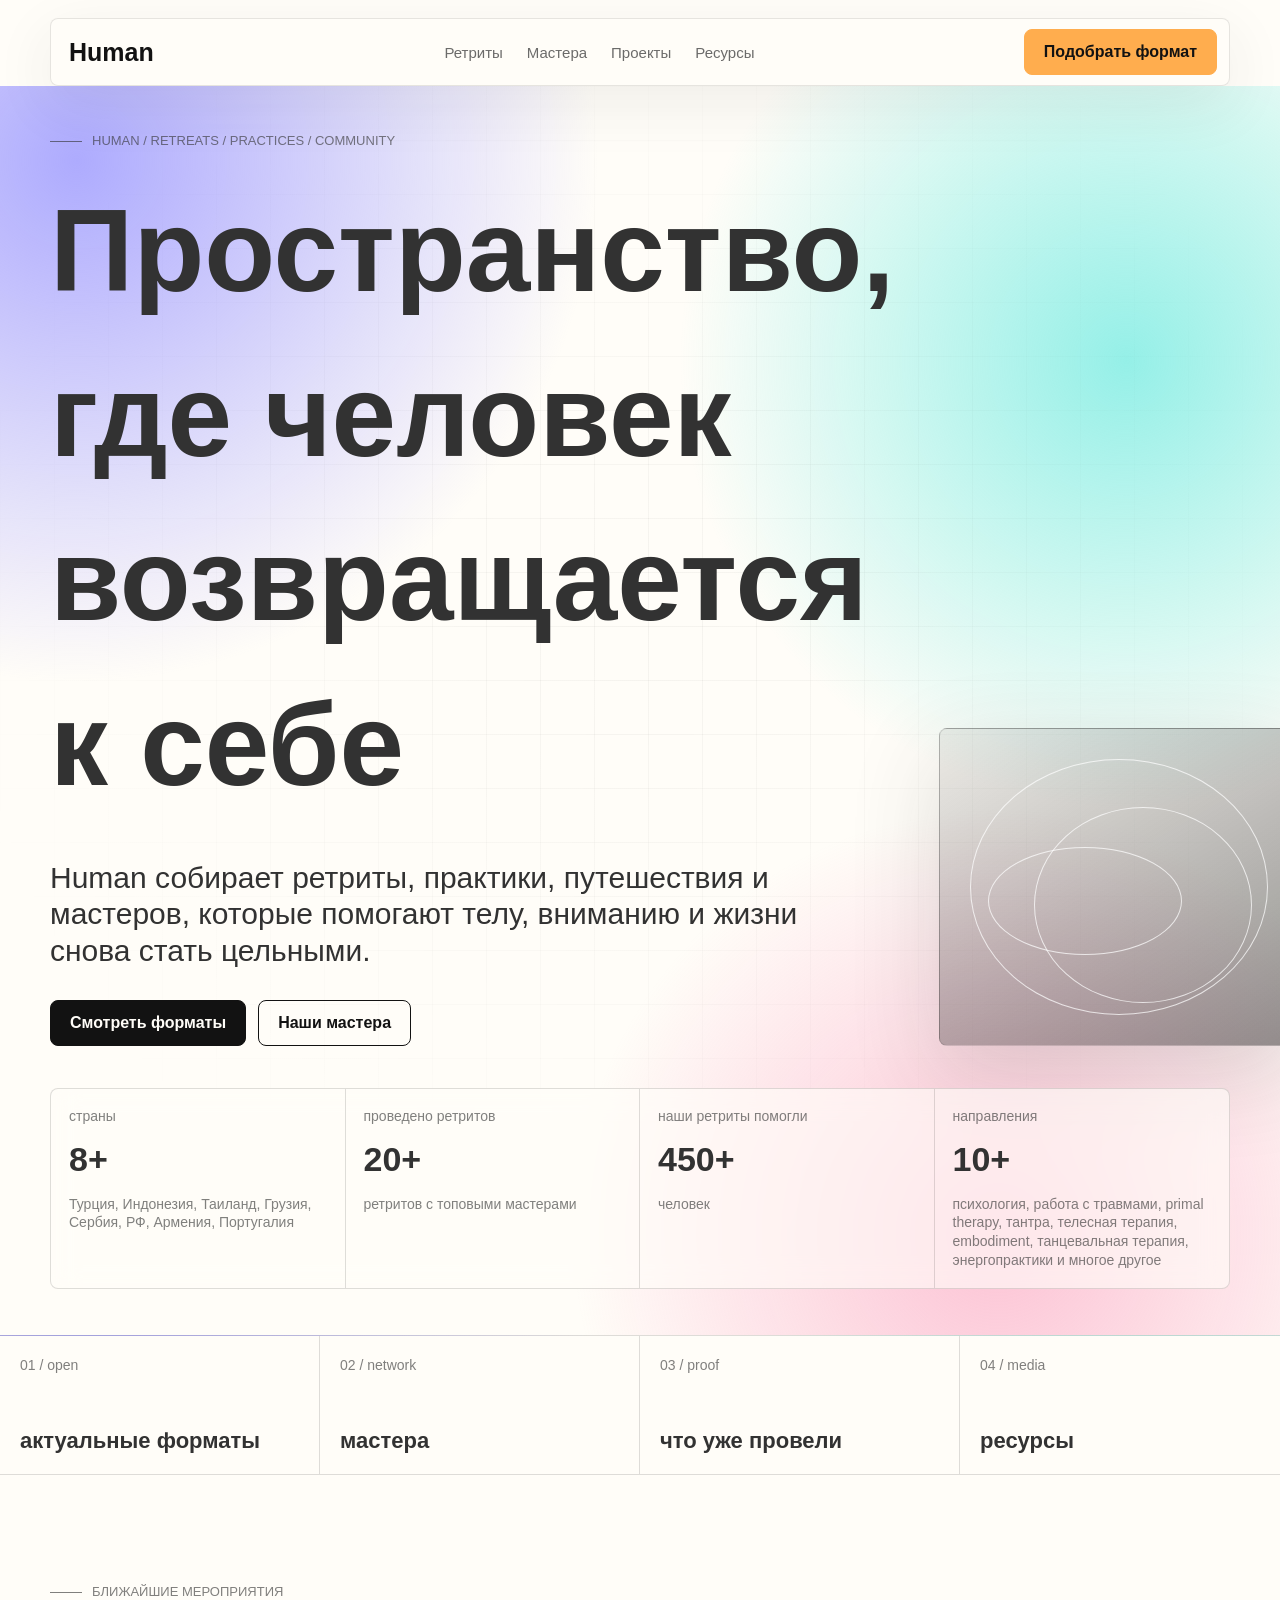
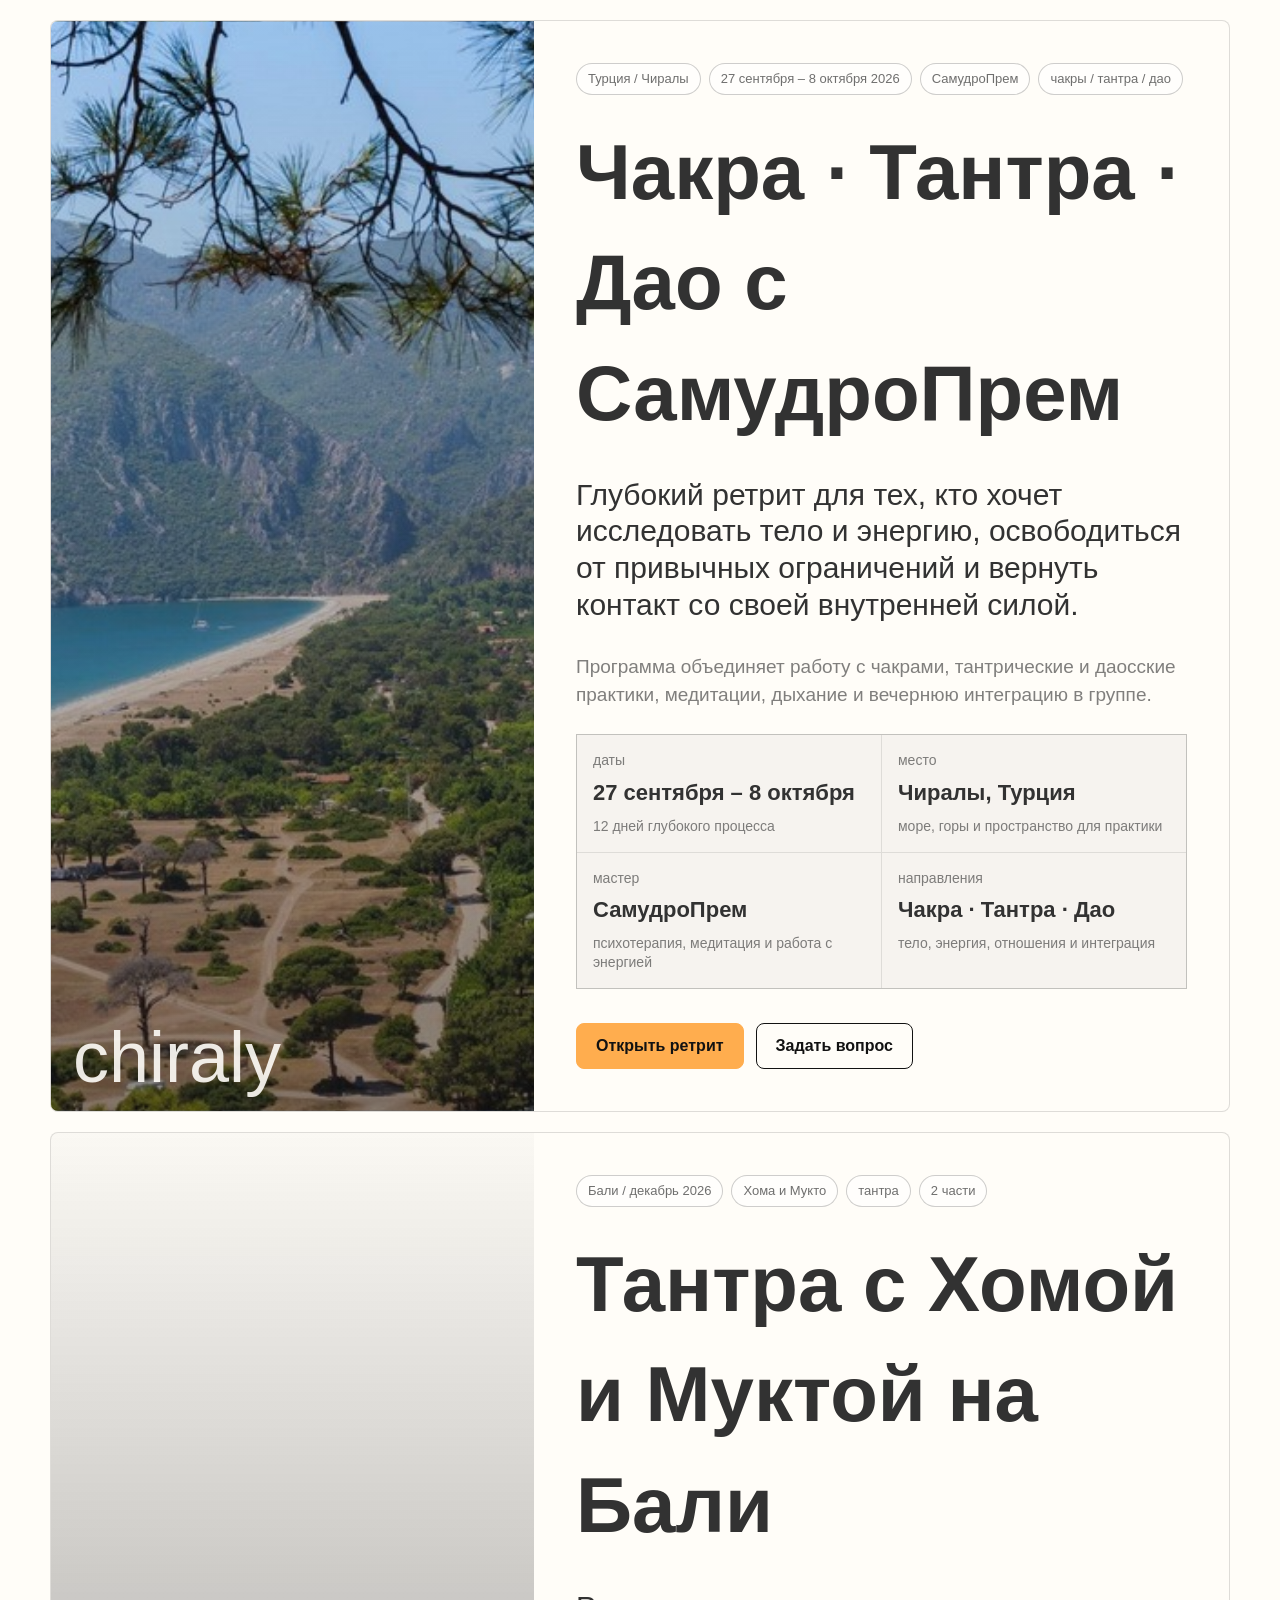
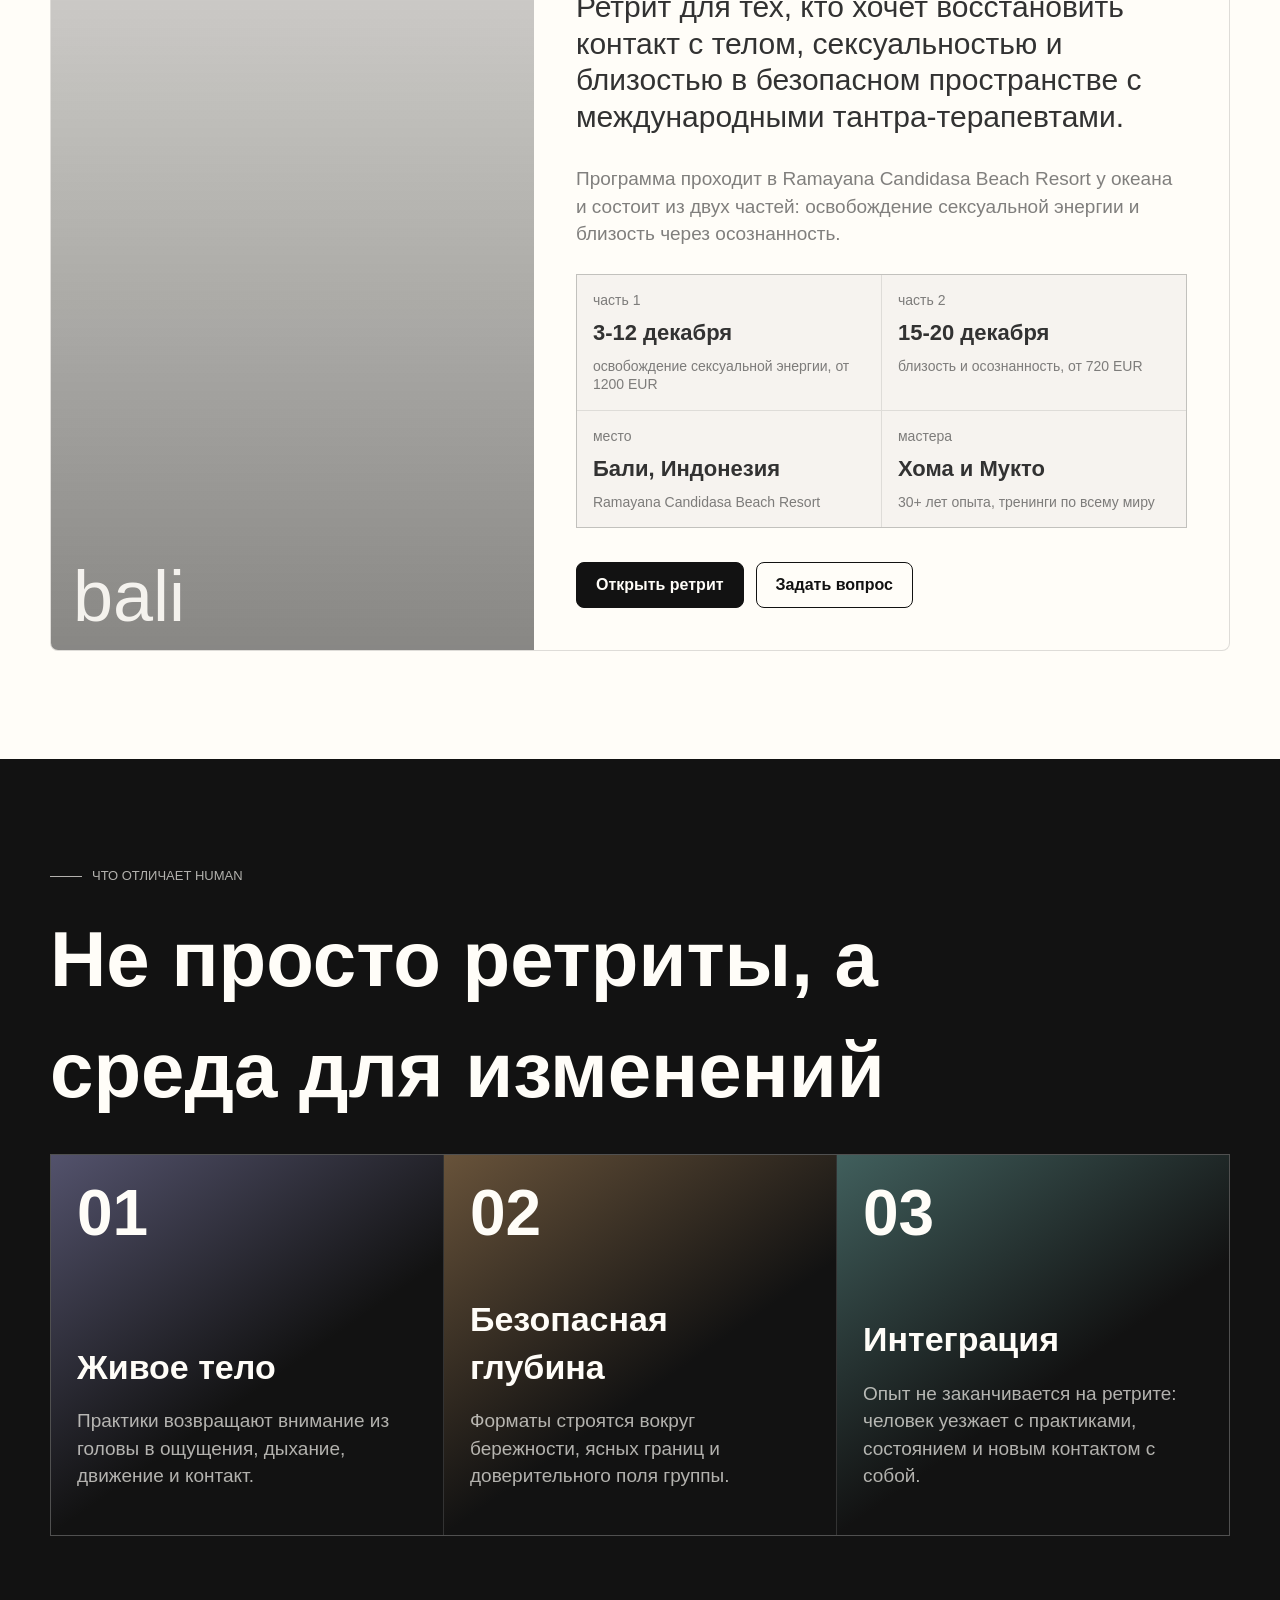
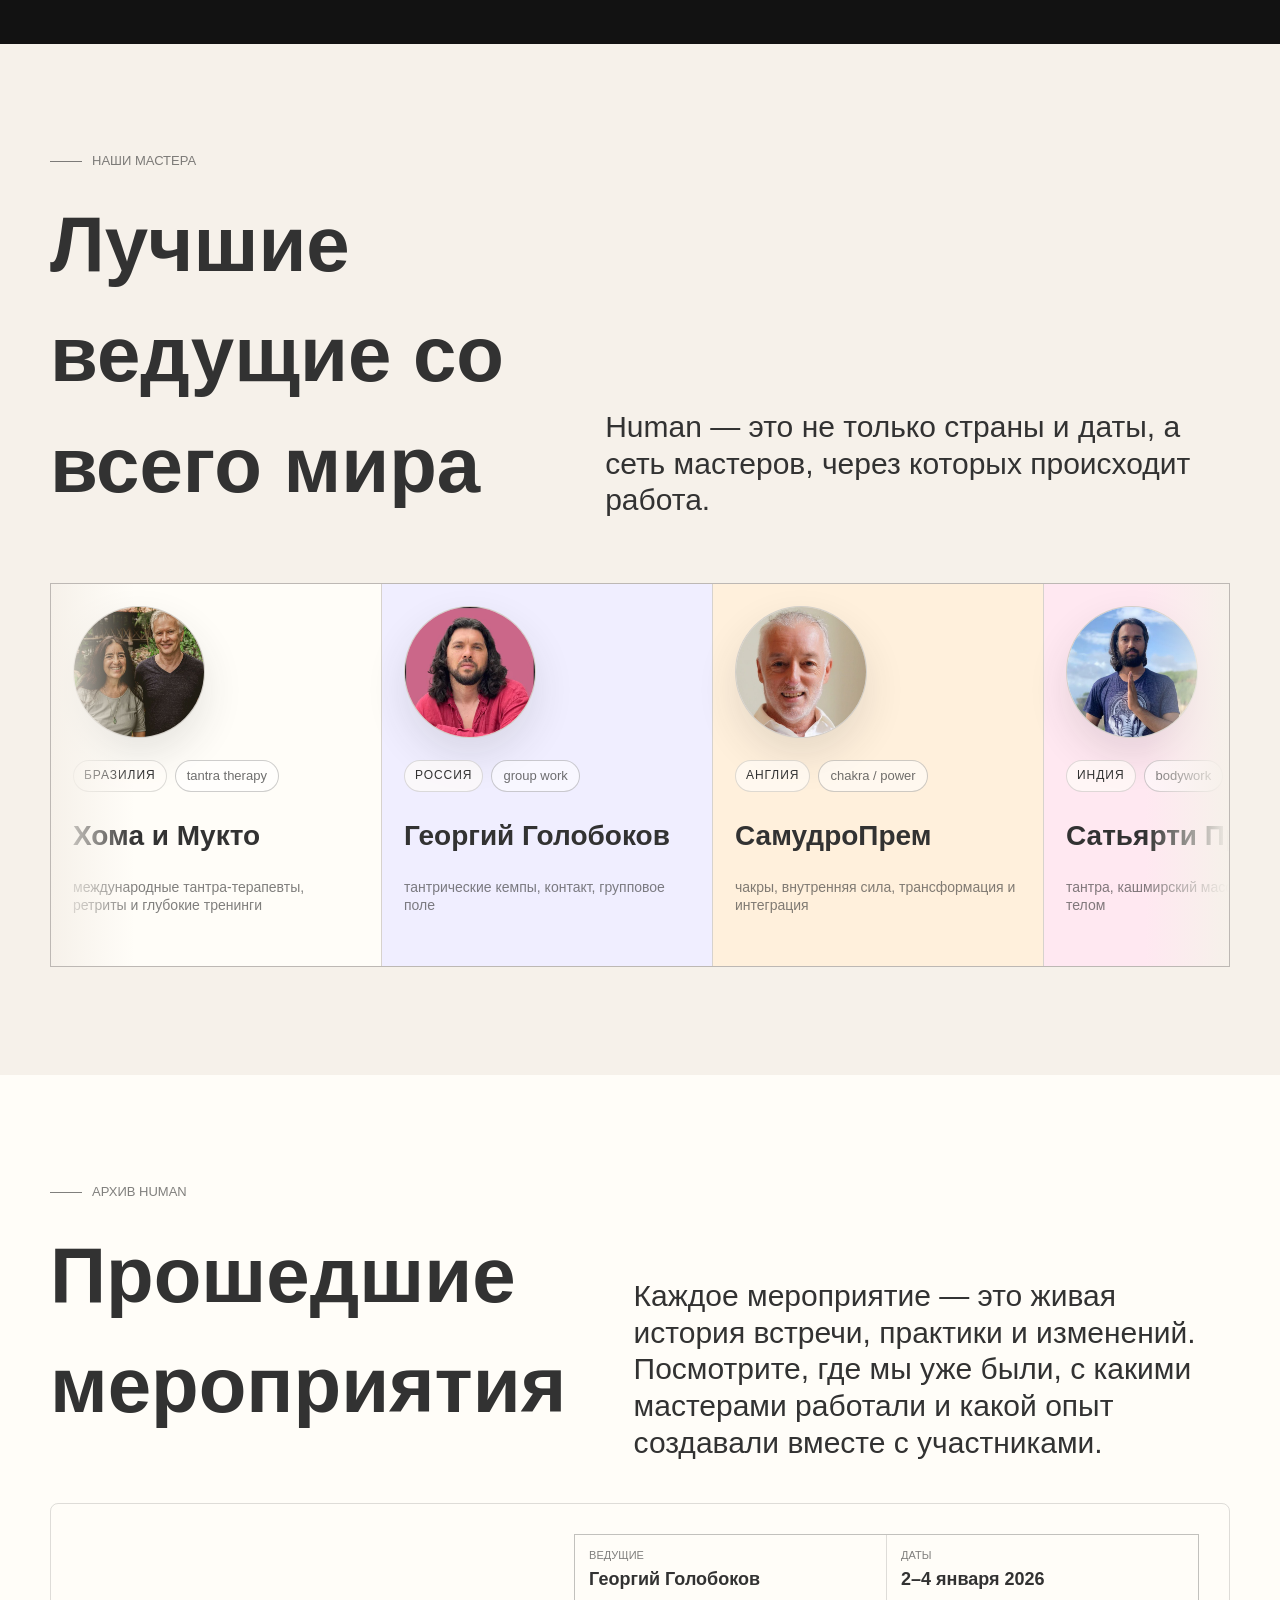
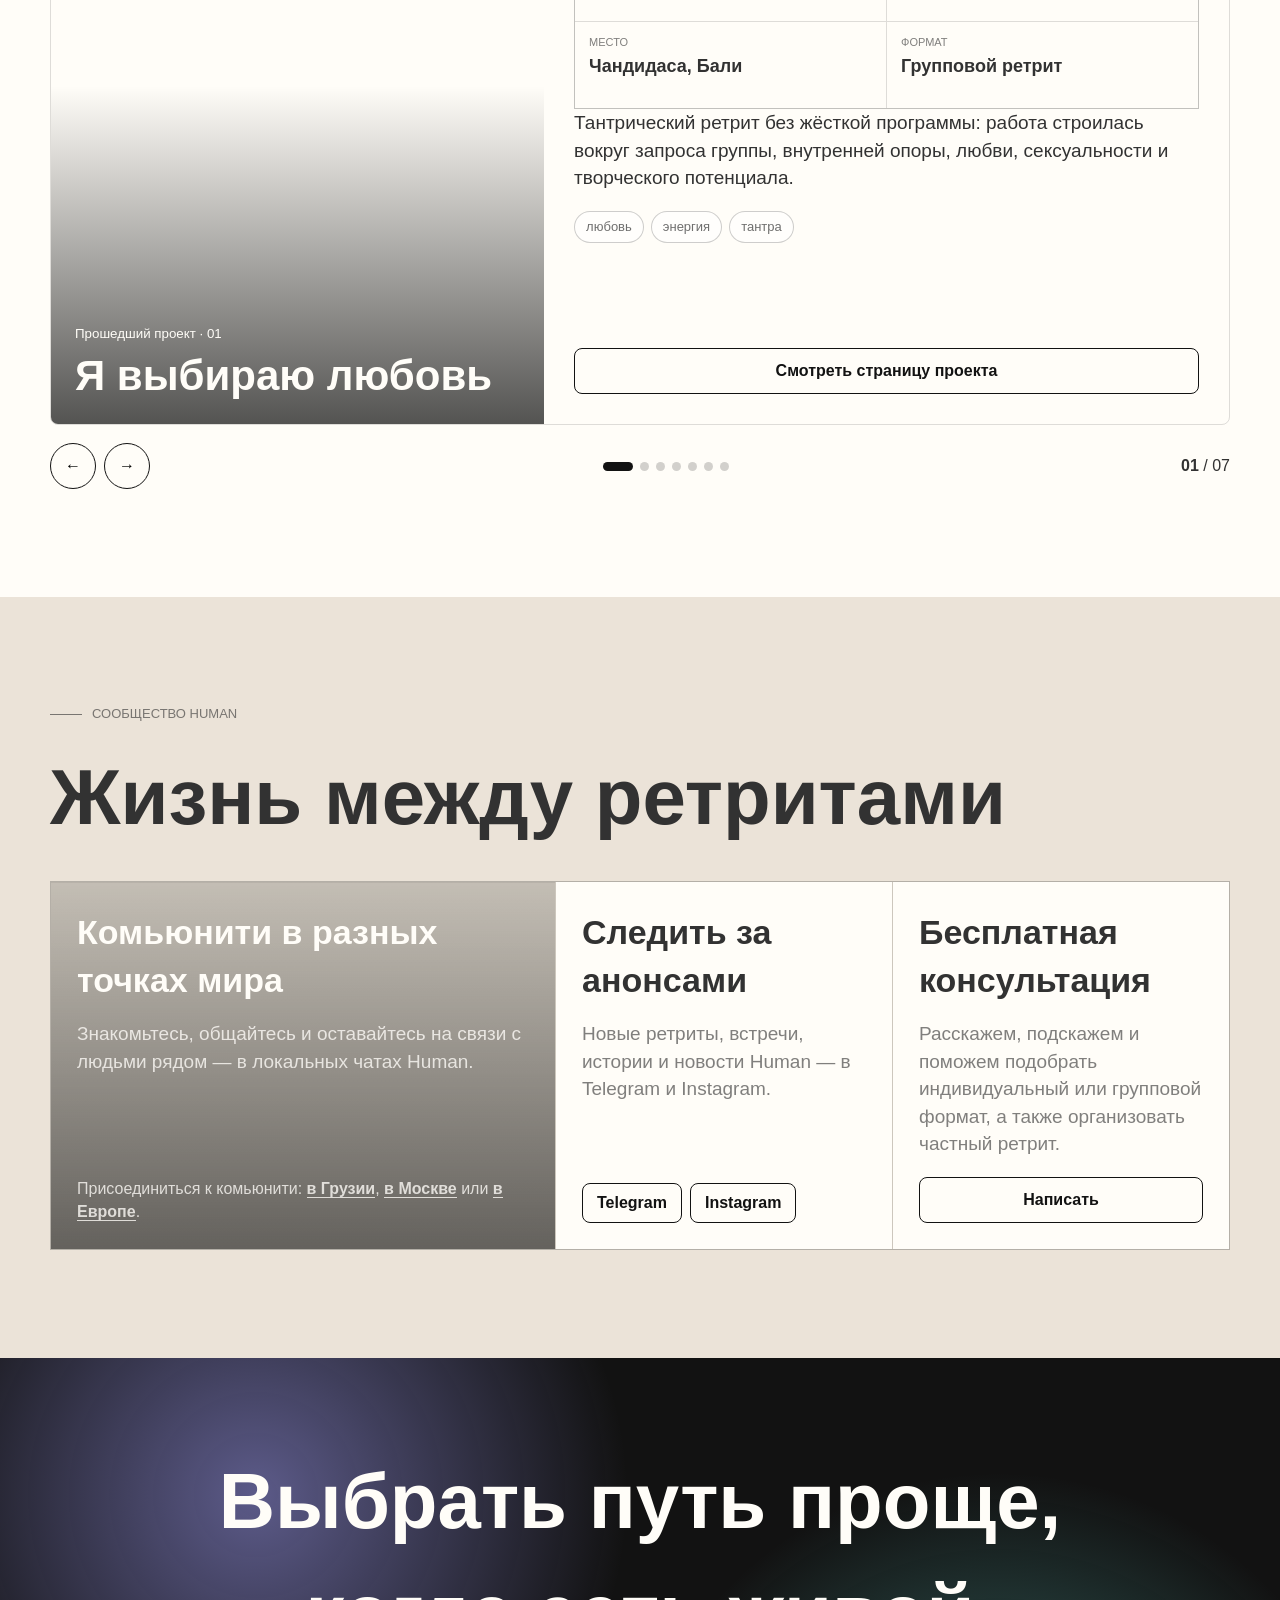
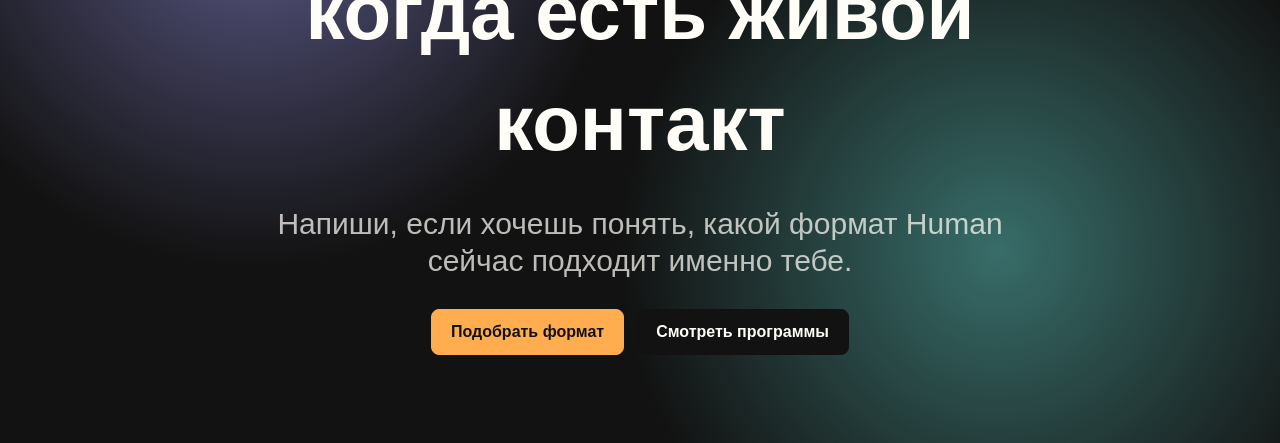
==== commit c346f126: "Integrate community links into copy" ====
--- a/index.html
+++ b/index.html
@@ -843,6 +843,9 @@
     .resources {
       background: var(--clay);
     }
+    .community-inline { margin: 0; color: var(--ink); font-size: 16px; }
+    .community-inline a { border-bottom: 1px solid currentColor; font-weight: 700; transition: opacity .2s var(--ease); }
+    .community-inline a:hover { opacity: .58; }
     .resource-links { display: flex; flex-wrap: wrap; gap: 8px; }
     .resource-links .btn { min-height: 40px; padding: 0 14px; }
     .resource-grid {
@@ -1156,7 +1159,7 @@
         <div class="archive-carousel"><div class="archive-track"><article class="archive-slide" aria-hidden="false"><div class="archive-photo" style="background-image:url('https://static.tildacdn.com/tild3231-3637-4230-b234-613537643438/IMG_4150.jpg')"><div class="archive-title"><small>Прошедший проект · 01</small><h3>Я выбираю любовь</h3></div></div><div class="archive-info"><div><div class="archive-meta"><div><span>ведущие</span><b>Георгий Голобоков</b></div><div><span>даты</span><b>2–4 января 2026</b></div><div><span>место</span><b>Чандидаса, Бали</b></div><div><span>формат</span><b>Групповой ретрит</b></div></div><p class="archive-summary">Тантрический ретрит без жёсткой программы: работа строилась вокруг запроса группы, внутренней опоры, любви, сексуальности и творческого потенциала.</p><div class="archive-tags"><span class="pill">любовь</span><span class="pill">энергия</span><span class="pill">тантра</span></div></div><a class="btn light" href="https://humns.ru/tantra" target="_blank" rel="noopener noreferrer">Смотреть страницу проекта</a></div></article><article class="archive-slide" aria-hidden="true"><div class="archive-photo" style="background-image:url('https://static.tildacdn.com/tild6639-3033-4162-a264-623666343634/Homa_and_Mukto-1.jpg')"><div class="archive-title"><small>Прошедший проект · 02</small><h3>Осознанная тантра</h3></div></div><div class="archive-info"><div><div class="archive-meta"><div><span>ведущие</span><b>Хома и Мукто</b></div><div><span>даты</span><b>24–29 июня 2025</b></div><div><span>место</span><b>Чиралы, Турция</b></div><div><span>формат</span><b>Групповой ретрит</b></div></div><p class="archive-summary">Практики присутствия, контакт с телом и сердцем, дыхание, медитации и шеринги помогали исследовать близость, уязвимость и жизненную энергию.</p><div class="archive-tags"><span class="pill">присутствие</span><span class="pill">близость</span><span class="pill">медитация</span></div></div><a class="btn light" href="https://humns.ru/retrit" target="_blank" rel="noopener noreferrer">Смотреть страницу проекта</a></div></article><article class="archive-slide" aria-hidden="true"><div class="archive-photo" style="background-image:url('https://static.tildacdn.com/tild3833-3139-4739-b066-363833383632/photo_2025-04-11_06-.jpg')"><div class="archive-title"><small>Прошедший проект · 03</small><h3>Тантра и кашмирский массаж</h3></div></div><div class="archive-info"><div><div class="archive-meta"><div><span>ведущие</span><b>Сатьярти Пратик и Сатья Према</b></div><div><span>даты</span><b>8–15 июня</b></div><div><span>место</span><b>Квариати, Грузия</b></div><div><span>формат</span><b>Групповой ретрит</b></div></div><p class="archive-summary">Погружение в тантру и древние техники кашмирского массажа: осознанное прикосновение, работа с телом, энергией и чувственностью.</p><div class="archive-tags"><span class="pill">массаж</span><span class="pill">прикосновение</span><span class="pill">тело</span></div></div><a class="btn light" href="https://humns.ru/massage" target="_blank" rel="noopener noreferrer">Смотреть страницу проекта</a></div></article><article class="archive-slide" aria-hidden="true"><div class="archive-photo" style="background-image:url('https://static.tildacdn.com/tild3334-3465-4965-b934-333339313165/photo_2025-08-20_13-.jpg')"><div class="archive-title"><small>Прошедший проект · 04</small><h3>От ран детства к пробуждённой любви</h3></div></div><div class="archive-info"><div><div class="archive-meta"><div><span>ведущие</span><b>СамудроПрем</b></div><div><span>даты</span><b>23–31 января 2026</b></div><div><span>место</span><b>Северный Бали</b></div><div><span>формат</span><b>Групповой ретрит</b></div></div><p class="archive-summary">Терапия детства, работа с внутренним ребёнком, медитация OШО Born Again и методы перерождения помогали освобождать старые сценарии и возвращать живость.</p><div class="archive-tags"><span class="pill">детство</span><span class="pill">близость</span><span class="pill">терапия</span></div></div><a class="btn light" href="https://humns.ru/samudroprem" target="_blank" rel="noopener noreferrer">Смотреть страницу проекта</a></div></article><article class="archive-slide" aria-hidden="true"><div class="archive-photo" style="background-image:url('https://static.tildacdn.com/tild6264-3538-4938-a231-303332353365/IMG_0701.jpg')"><div class="archive-title"><small>Прошедший проект · 05</small><h3>Открытие внутренней силы</h3></div></div><div class="archive-info"><div><div class="archive-meta"><div><span>ведущие</span><b>Георгий Голобоков</b></div><div><span>даты</span><b>5–7 декабря 2025</b></div><div><span>место</span><b>Белград, Сербия</b></div><div><span>формат</span><b>Групповой ретрит</b></div></div><p class="archive-summary">Первая ступень о контакте с внутренней энергией: как замечать, восстанавливать и выражать её, заботиться о себе и говорить о важном в отношениях.</p><div class="archive-tags"><span class="pill">энергия</span><span class="pill">эмоции</span><span class="pill">опора</span></div></div><a class="btn light" href="https://humns.ru/innerstrength" target="_blank" rel="noopener noreferrer">Смотреть страницу проекта</a></div></article><article class="archive-slide" aria-hidden="true"><div class="archive-photo" style="background-image:url('https://static.tildacdn.com/tild6533-3561-4136-b965-356332626236/IMG_6819.jpg')"><div class="archive-title"><small>Прошедший проект · 06</small><h3>Раскрытие сексуальности</h3></div></div><div class="archive-info"><div><div class="archive-meta"><div><span>ведущие</span><b>Георгий Голобоков</b></div><div><span>даты</span><b>12–14 декабря 2025</b></div><div><span>место</span><b>Белград, Сербия</b></div><div><span>формат</span><b>Групповой ретрит</b></div></div><p class="archive-summary">Вторая ступень исследовала сексуальную энергию как проявленность в мире: принятие тела, работу со стыдом и запретами, движение энергии к творчеству.</p><div class="archive-tags"><span class="pill">сексуальность</span><span class="pill">тело</span><span class="pill">творчество</span></div></div><a class="btn light" href="https://humns.ru/sexuality" target="_blank" rel="noopener noreferrer">Смотреть страницу проекта</a></div></article><article class="archive-slide" aria-hidden="true"><div class="archive-photo" style="background-image:url('https://static.tildacdn.com/tild3334-3465-4965-b934-333339313165/photo_2025-08-20_13-.jpg')"><div class="archive-title"><small>Прошедший проект · 07</small><h3>Манипура — путь силы и подлинности</h3></div></div><div class="archive-info"><div><div class="archive-meta"><div><span>ведущие</span><b>СамудроПрем</b></div><div><span>даты</span><b>17–30 апреля 2026</b></div><div><span>место</span><b>Чиралы, Турция</b></div><div><span>формат</span><b>Групповой ретрит</b></div></div><p class="archive-summary">Работа с третьей чакрой: распознавание страха, контроля и роли «жертва — тиран», затем интеграция ясности, сотрудничества и подлинной силы.</p><div class="archive-tags"><span class="pill">манипура</span><span class="pill">сила</span><span class="pill">интеграция</span></div></div><a class="btn light" href="https://humns.ru/samudroprem_turkey" target="_blank" rel="noopener noreferrer">Смотреть страницу проекта</a></div></article></div></div><div class="archive-controls"><div class="archive-arrows"><button class="archive-arrow archive-prev" type="button" aria-label="Предыдущий ретрит">←</button><button class="archive-arrow archive-next" type="button" aria-label="Следующий ретрит">→</button></div><div class="archive-dots"><button class="archive-dot active" type="button" aria-label="Ретрит 1"></button><button class="archive-dot" type="button" aria-label="Ретрит 2"></button><button class="archive-dot" type="button" aria-label="Ретрит 3"></button><button class="archive-dot" type="button" aria-label="Ретрит 4"></button><button class="archive-dot" type="button" aria-label="Ретрит 5"></button><button class="archive-dot" type="button" aria-label="Ретрит 6"></button><button class="archive-dot" type="button" aria-label="Ретрит 7"></button></div><div class="archive-counter"><b>01</b> / 07</div></div>
     </section>
 
-    <section id="resources" class="resources section"><div class="human-container"><p class="eyebrow">сообщество Human</p><h2>Жизнь между ретритами</h2><div class="resource-grid"><article class="resource"><div><h3>Комьюнити в разных точках мира</h3><p>Знакомьтесь, общайтесь и оставайтесь на связи с людьми рядом — в локальных чатах Human.</p></div><div class="resource-links"><a class="btn light" href="https://t.me/tbilisitantra" target="_blank" rel="noopener noreferrer">Грузия</a><a class="btn light" href="https://t.me/humn_moscow" target="_blank" rel="noopener noreferrer">Москва</a><a class="btn light" href="https://chat.whatsapp.com/F64MXR0eVEBLR07g5gPKJO" target="_blank" rel="noopener noreferrer">Европа</a></div></article><article class="resource"><div><h3>Следить за анонсами</h3><p>Новые ретриты, встречи, истории и новости Human — в Telegram и Instagram.</p></div><div class="resource-links"><a class="btn light" href="https://t.me/humnsru" target="_blank" rel="noopener noreferrer">Telegram</a><a class="btn light" href="https://www.instagram.com/humns.ru/" target="_blank" rel="noopener noreferrer">Instagram</a></div></article><article class="resource"><div><h3>Бесплатная консультация</h3><p>Расскажем, подскажем и поможем подобрать индивидуальный или групповой формат, а также организовать частный ретрит.</p></div><a class="btn light" href="https://t.me/chikhalov" target="_blank" rel="noopener noreferrer">Написать</a></article></div></div></section>
+    <section id="resources" class="resources section"><div class="human-container"><p class="eyebrow">сообщество Human</p><h2>Жизнь между ретритами</h2><div class="resource-grid"><article class="resource"><div><h3>Комьюнити в разных точках мира</h3><p>Знакомьтесь, общайтесь и оставайтесь на связи с людьми рядом — в локальных чатах Human.</p></div><p class="community-inline">Присоединиться к комьюнити: <a href="https://t.me/tbilisitantra" target="_blank" rel="noopener noreferrer">в Грузии</a>, <a href="https://t.me/humn_moscow" target="_blank" rel="noopener noreferrer">в Москве</a> или <a href="https://chat.whatsapp.com/F64MXR0eVEBLR07g5gPKJO" target="_blank" rel="noopener noreferrer">в Европе</a>.</p></article><article class="resource"><div><h3>Следить за анонсами</h3><p>Новые ретриты, встречи, истории и новости Human — в Telegram и Instagram.</p></div><div class="resource-links"><a class="btn light" href="https://t.me/humnsru" target="_blank" rel="noopener noreferrer">Telegram</a><a class="btn light" href="https://www.instagram.com/humns.ru/" target="_blank" rel="noopener noreferrer">Instagram</a></div></article><article class="resource"><div><h3>Бесплатная консультация</h3><p>Расскажем, подскажем и поможем подобрать индивидуальный или групповой формат, а также организовать частный ретрит.</p></div><a class="btn light" href="https://t.me/chikhalov" target="_blank" rel="noopener noreferrer">Написать</a></article></div></div></section>
 
     <section class="closing">
       <div class="human-container">
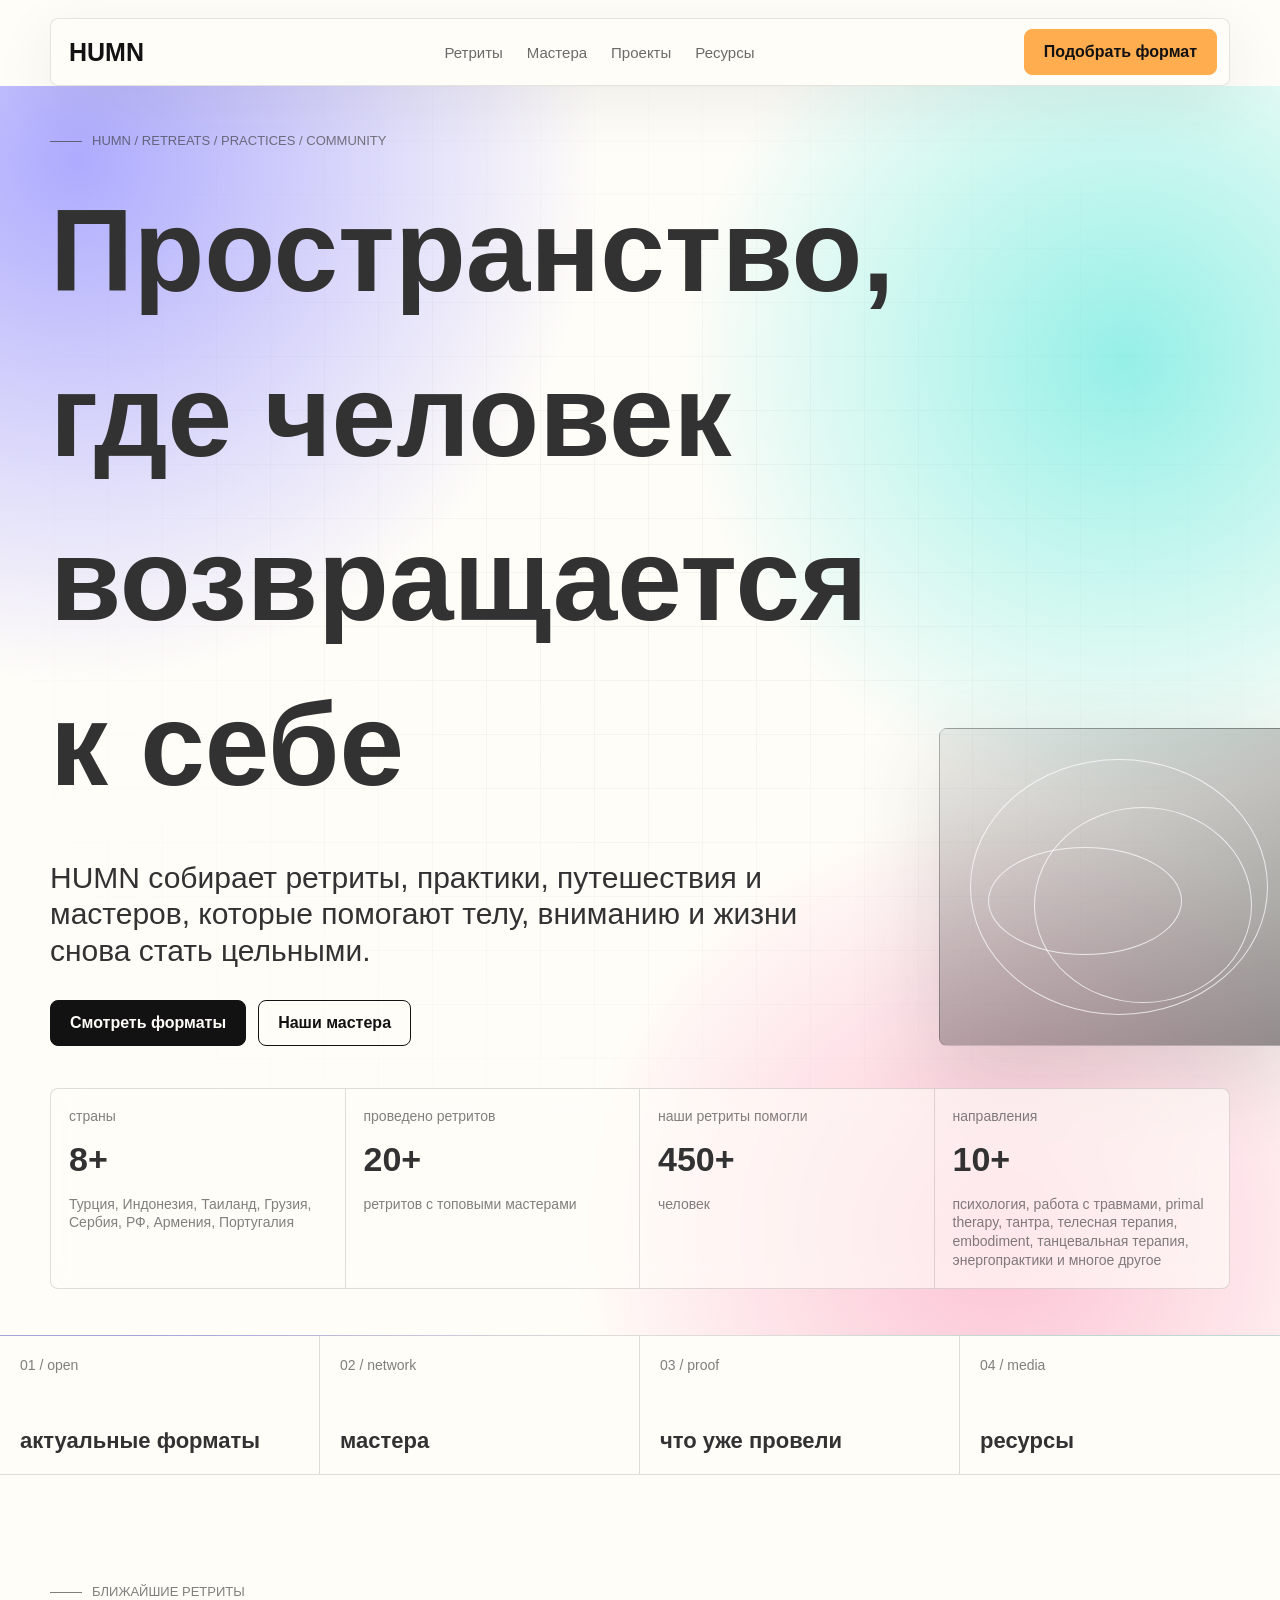
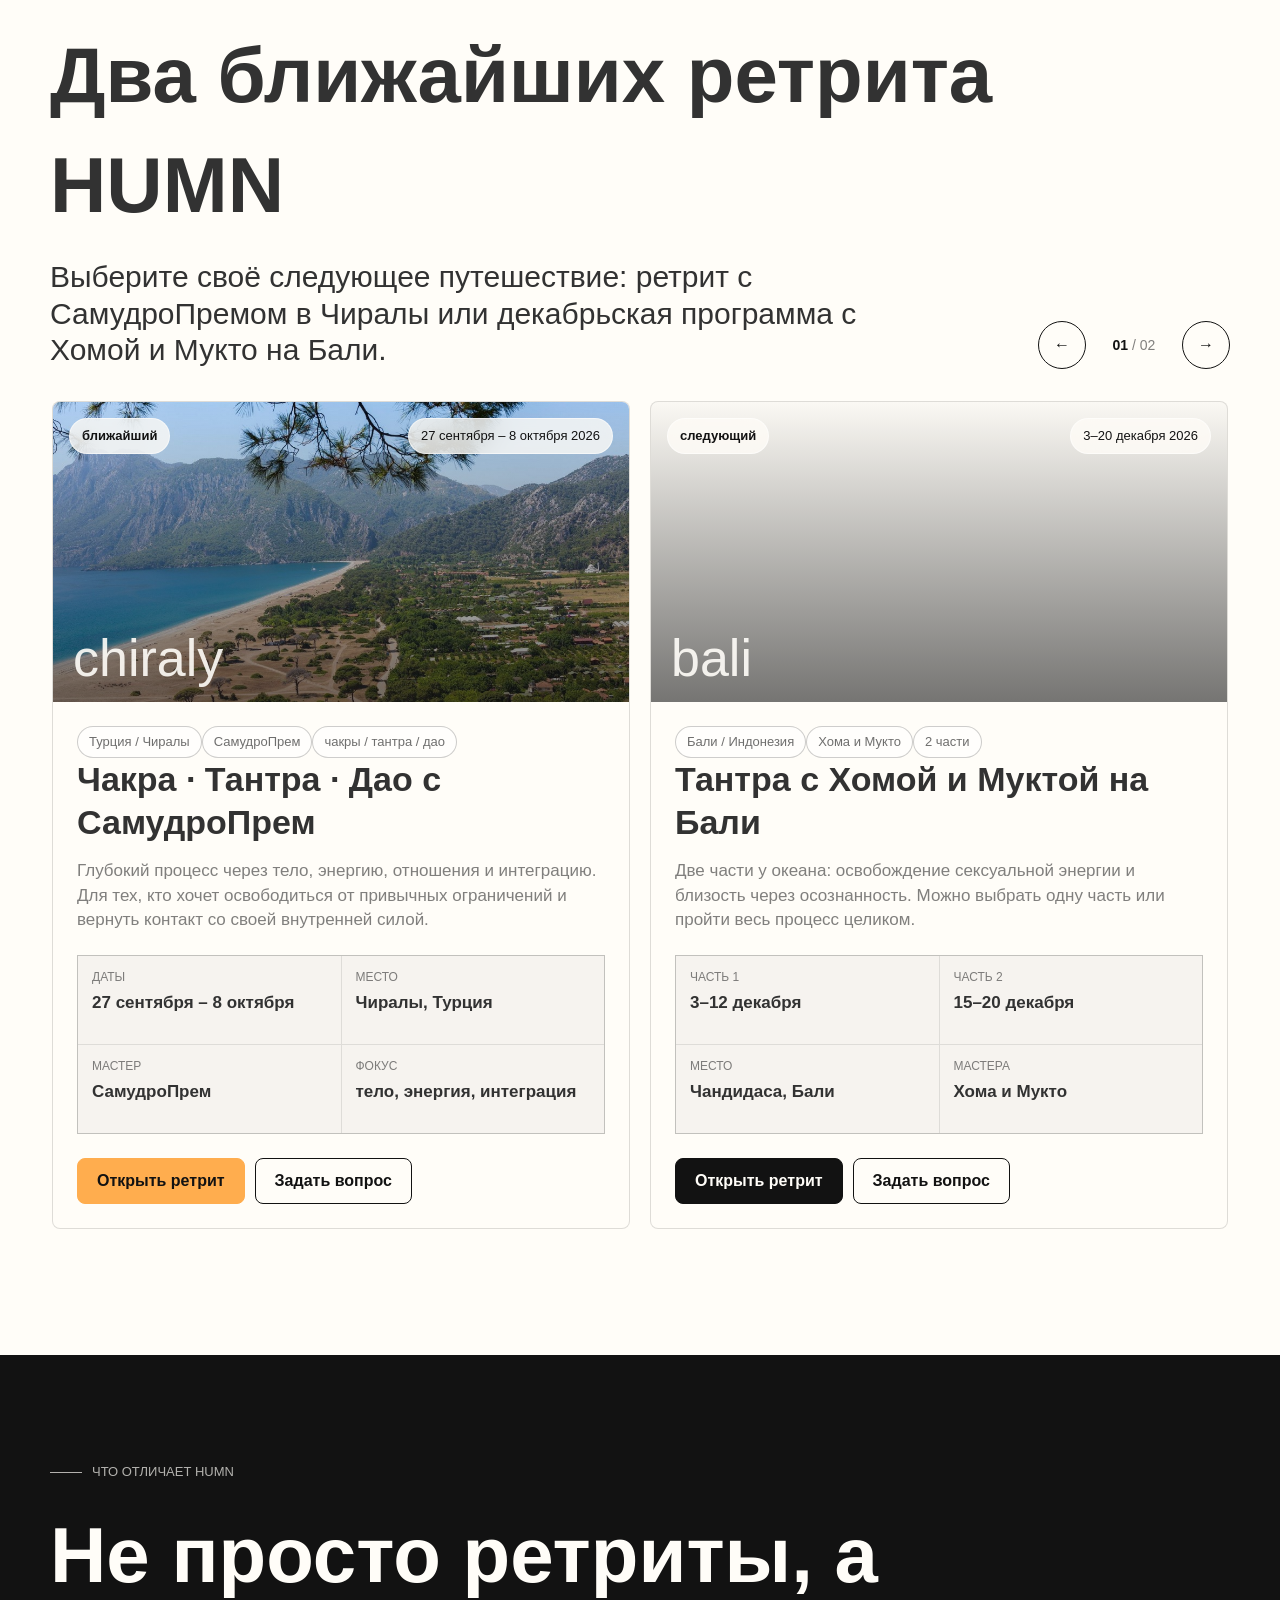
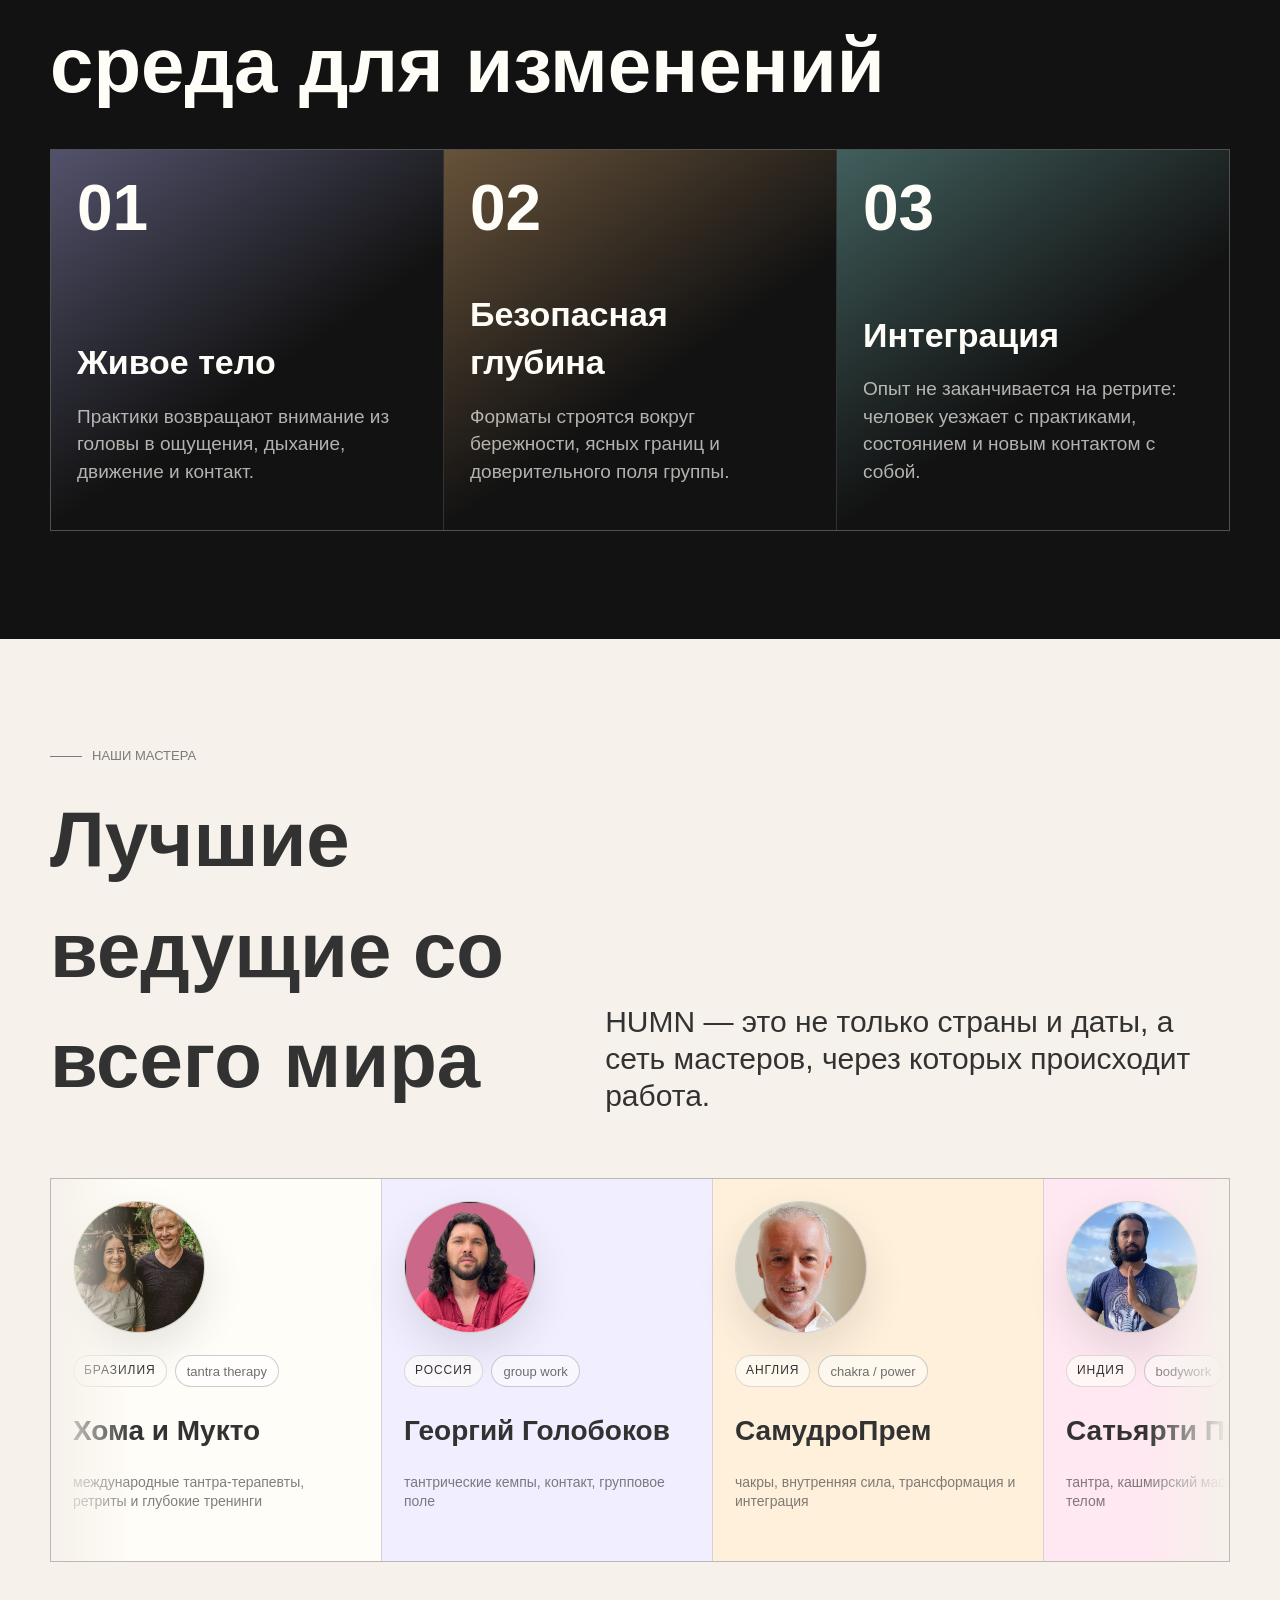
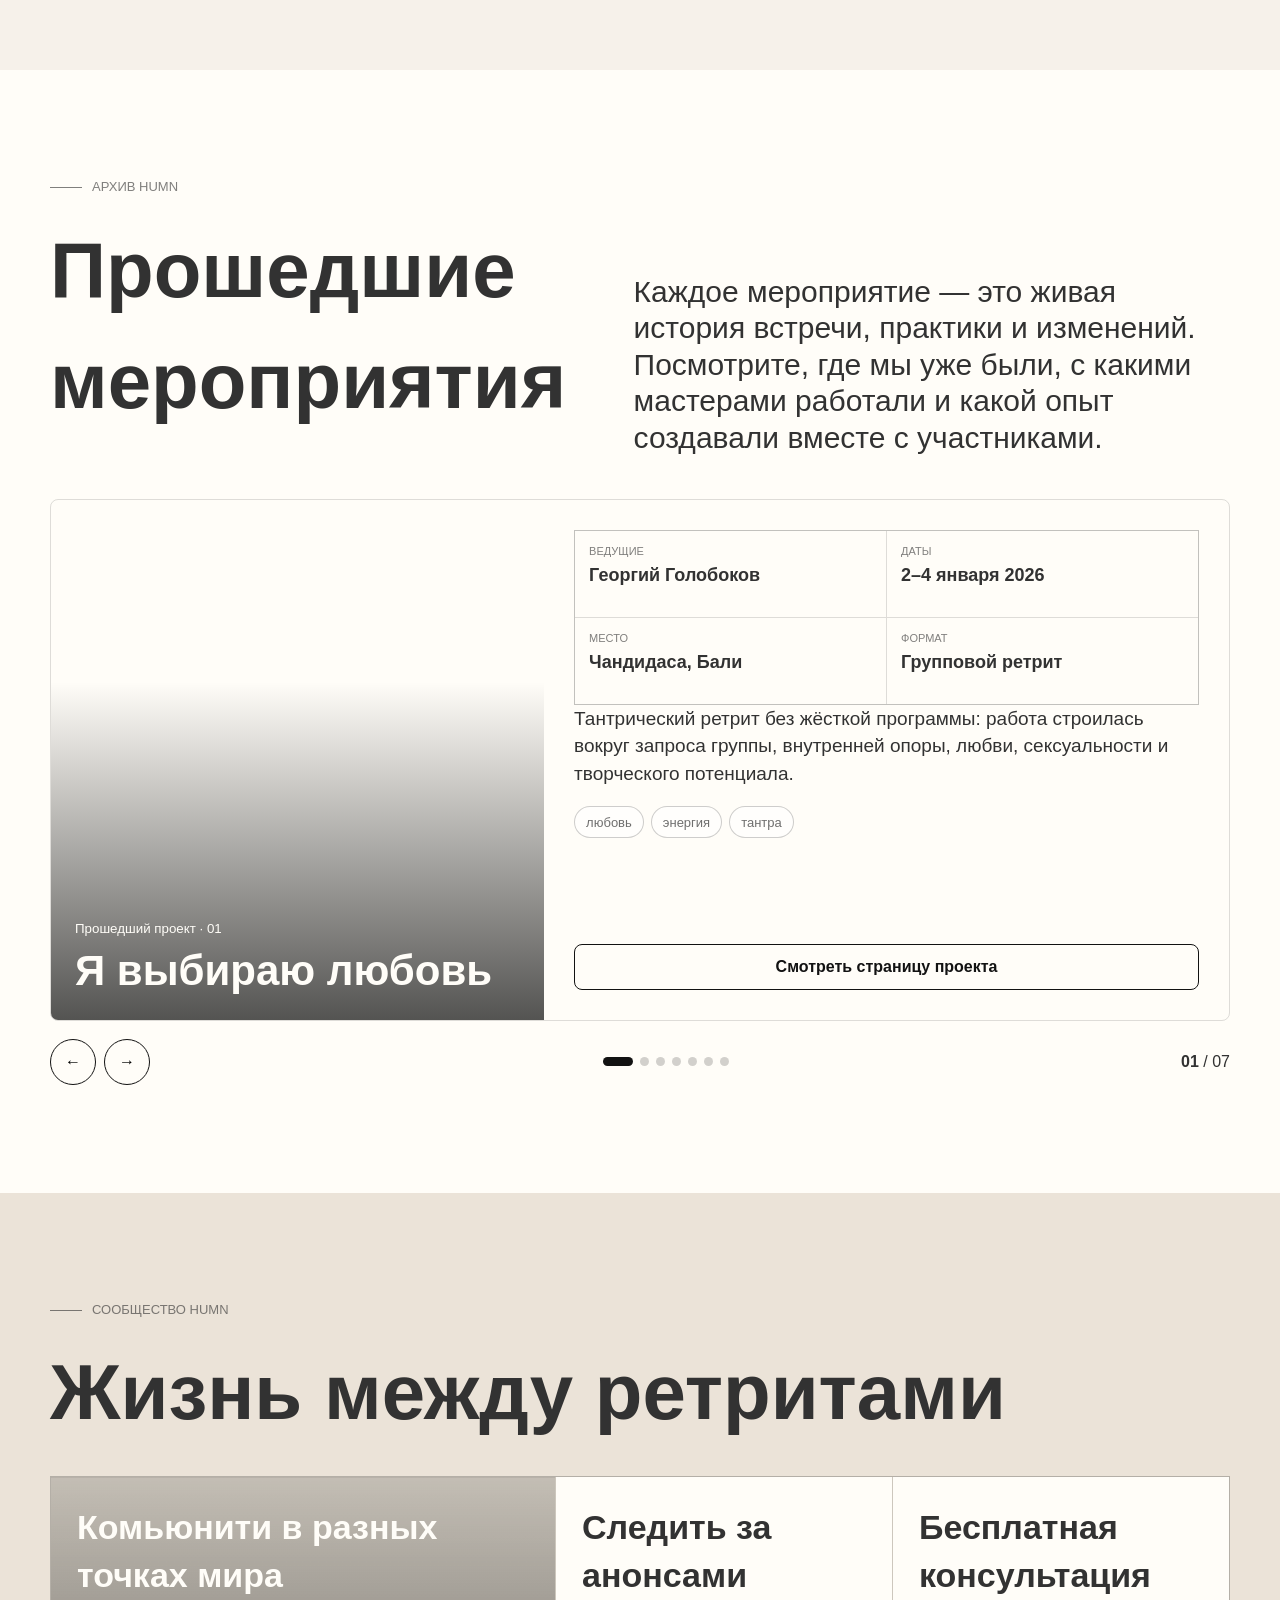
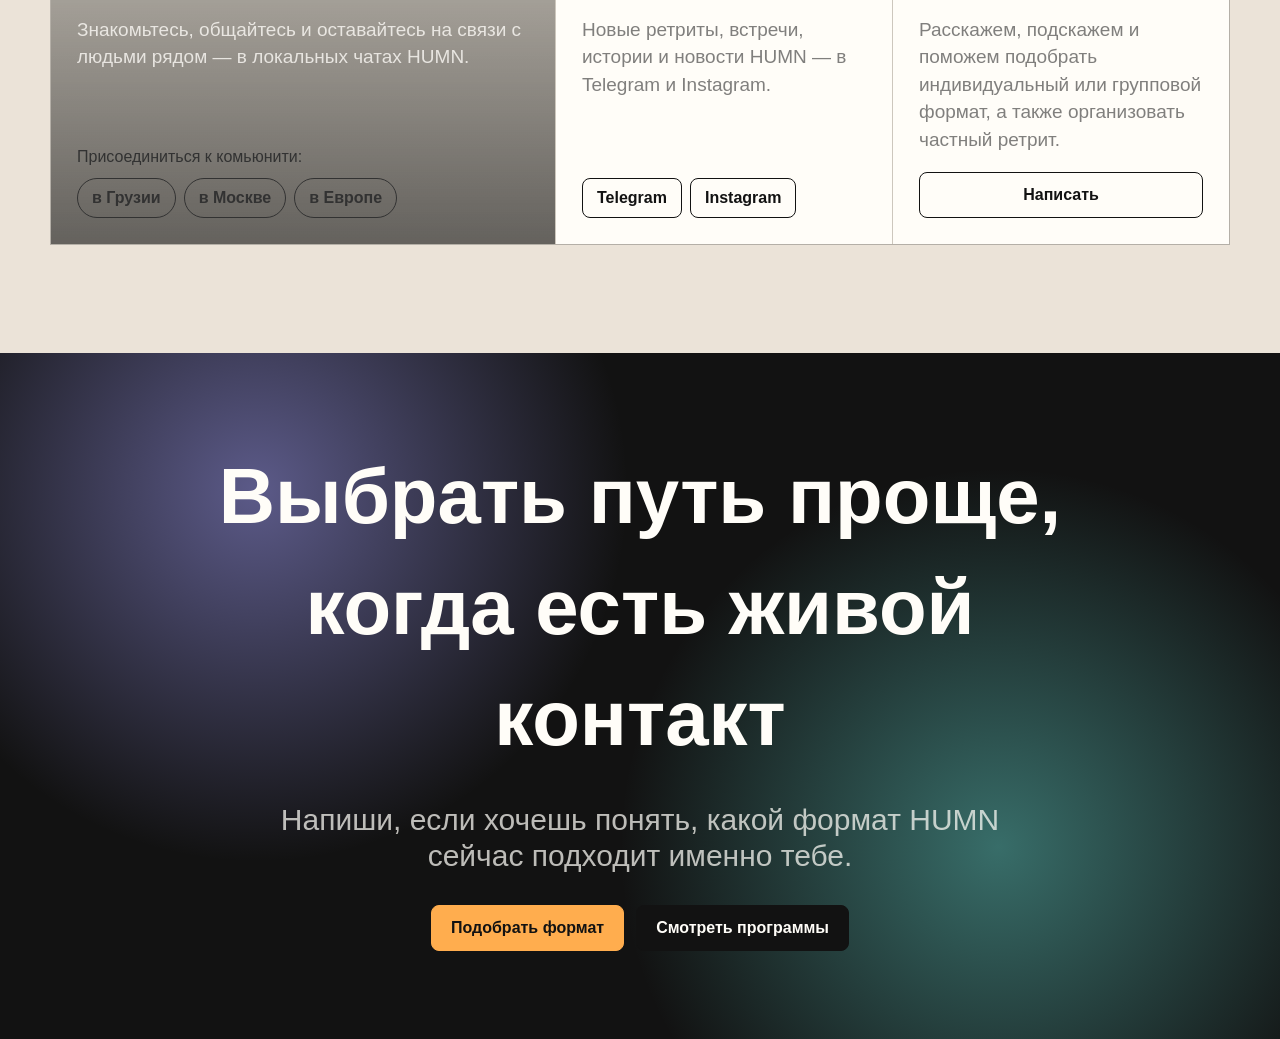
==== commit 884f713a: "Promote upcoming retreats homepage" ====
--- a/index.html
+++ b/index.html
@@ -1,21 +1,21 @@
 <html lang="ru"><head>
   <meta charset="utf-8">
   <meta name="viewport" content="width=device-width, initial-scale=1">
-  <title>Human - ретриты, практики и мастера по всему миру</title>
-  <meta name="description" content="Human собирает ретриты, практики, путешествия и мастеров для возвращения к телу, вниманию и живому контакту с собой.">
+  <title>HUMN - ретриты, практики и мастера по всему миру</title>
+  <meta name="description" content="HUMN собирает ретриты, практики, путешествия и мастеров для возвращения к телу, вниманию и живому контакту с собой.">
   <meta name="robots" content="index, follow, max-image-preview:large">
   <meta name="referrer" content="strict-origin-when-cross-origin">
   <meta name="theme-color" content="#fffdf8">
   <link rel="canonical" href="https://humns.ru/">
   <meta property="og:type" content="website">
-  <meta property="og:site_name" content="Human">
-  <meta property="og:title" content="Human - ретриты, практики и мастера по всему миру">
-  <meta property="og:description" content="Актуальные ретриты, выполненные проекты, мастера Human и ресурсы для практики между выездами.">
+  <meta property="og:site_name" content="HUMN">
+  <meta property="og:title" content="HUMN - ретриты, практики и мастера по всему миру">
+  <meta property="og:description" content="Актуальные ретриты, выполненные проекты, мастера HUMN и ресурсы для практики между выездами.">
   <meta property="og:url" content="https://humns.ru/">
   <meta property="og:image" content="https://ny06981-lang.github.io/humn-homepage/assets/retreats/samudro-chiraly.jpg">
   <meta name="twitter:card" content="summary_large_image">
-  <meta name="twitter:title" content="Human - ретриты, практики и мастера по всему миру">
-  <meta name="twitter:description" content="Актуальные ретриты, выполненные проекты, мастера Human и ресурсы для практики между выездами.">
+  <meta name="twitter:title" content="HUMN - ретриты, практики и мастера по всему миру">
+  <meta name="twitter:description" content="Актуальные ретриты, выполненные проекты, мастера HUMN и ресурсы для практики между выездами.">
   <meta name="twitter:image" content="https://ny06981-lang.github.io/humn-homepage/assets/retreats/samudro-chiraly.jpg">
   <link rel="icon" href="data:image/svg+xml,%3Csvg xmlns='http://www.w3.org/2000/svg' viewBox='0 0 64 64'%3E%3Crect width='64' height='64' rx='8' fill='%23fffdf8'/%3E%3Ccircle cx='32' cy='32' r='22' fill='%23a5a2ff'/%3E%3Ccircle cx='32' cy='32' r='12' fill='%23ffad4e'/%3E%3C/svg%3E">
   <script type="application/ld+json">
@@ -25,7 +25,7 @@
         {
           "@type": "Organization",
           "@id": "https://humns.ru/#organization",
-          "name": "Human",
+          "name": "HUMN",
           "url": "https://humns.ru/",
           "logo": "https://ny06981-lang.github.io/humn-homepage/assets/humn-logo-horizontal.png",
           "sameAs": [
@@ -36,7 +36,7 @@
           "@type": "WebSite",
           "@id": "https://humns.ru/#website",
           "url": "https://humns.ru/",
-          "name": "Human",
+          "name": "HUMN",
           "publisher": {
             "@id": "https://humns.ru/#organization"
           },
@@ -45,7 +45,7 @@
         {
           "@type": "ItemList",
           "@id": "https://humns.ru/#retreats",
-          "name": "Актуальные ретриты Human",
+          "name": "Актуальные ретриты HUMN",
           "itemListElement": [
             {
               "@type": "ListItem",
@@ -174,7 +174,7 @@
     .nav-links a { transition: color .2s var(--ease); }
     .nav-links a:hover { color: var(--ink); }
 
-    .human-container {
+    .HUMN-container {
       width: min(1180px, calc(100vw - 40px));
       margin: 0 auto;
     }
@@ -424,171 +424,164 @@
     .quick-index a:nth-child(4):hover { background: var(--cyan); }
     .quick-index b { font-size: 22px; }
 
-    .featured-program {
-      display: grid;
-      grid-template-columns: .82fr 1.18fr;
-      min-height: 560px;
+    .retreats-preview-head {
+      display: grid;
+      grid-template-columns: minmax(0, 1fr) auto;
+      gap: 28px;
+      align-items: end;
+      margin-bottom: 30px;
+    }
+    .retreats-preview-head h2 { margin-bottom: 18px; }
+    .retreats-preview-head .lead { max-width: 820px; margin-bottom: 0; }
+    .upcoming-controls {
+      display: flex;
+      align-items: center;
+      gap: 12px;
+      white-space: nowrap;
+    }
+    .upcoming-arrow {
+      width: 48px;
+      height: 48px;
+      border: 1px solid var(--night);
+      border-radius: 50%;
+      background: transparent;
+      color: var(--night);
+      cursor: pointer;
+      transition: transform .22s var(--ease), background .22s var(--ease), color .22s var(--ease);
+    }
+    .upcoming-arrow:hover { transform: translateY(-2px); background: var(--night); color: var(--paper); }
+    .upcoming-counter {
+      min-width: 72px;
+      color: var(--muted);
+      font-size: 14px;
+      text-align: center;
+    }
+    .upcoming-counter b { color: var(--night); font-family: var(--heading); }
+    .upcoming-carousel { position: relative; overflow: hidden; }
+    .upcoming-rail {
+      display: flex;
+      gap: 20px;
+      overflow-x: auto;
+      scroll-snap-type: x mandatory;
+      scroll-behavior: smooth;
+      padding: 2px 2px 18px;
+      scrollbar-width: none;
+    }
+    .upcoming-rail::-webkit-scrollbar { display: none; }
+    .retreat-card {
+      flex: 0 0 calc((100% - 20px) / 2);
+      min-width: 0;
+      display: grid;
+      grid-template-rows: 300px auto;
+      scroll-snap-align: start;
       overflow: hidden;
       border: 1px solid var(--line);
       border-radius: 8px;
-      background: var(--paper);
-    }
-    .featured-program + .featured-program { margin-top: 20px; }
-    .featured-visual {
+      background: rgba(255, 253, 248, .82);
+    }
+    .retreat-card-media {
       position: relative;
-      min-height: 560px;
-      background:
-        linear-gradient(180deg, rgba(18,18,18,.02), rgba(18,18,18,.5)),
-        url("https://static.tildacdn.com/tild6639-3033-4162-a264-623666343634/Homa_and_Mukto-1.jpg");
+      min-height: 300px;
       background-size: cover;
-      background-position: center top;
-    }
-    .featured-visual::after {
-      content: "bali";
+      background-position: center;
+      isolation: isolate;
+    }
+    .retreat-card-media::before {
+      content: "";
       position: absolute;
-      left: 22px;
+      inset: 0;
+      z-index: -1;
+      background: linear-gradient(180deg, rgba(18,18,18,.02), rgba(18,18,18,.58));
+    }
+    .retreat-card-media::after {
+      position: absolute;
+      left: 20px;
       bottom: 18px;
       color: rgba(255, 253, 248, .9);
       font-family: var(--heading);
-      font-size: 72px;
+      font-size: 52px;
       line-height: 1;
     }
-    .featured-samudro .featured-visual { background-image: linear-gradient(180deg, rgba(18,18,18,.02), rgba(18,18,18,.5)), url("assets/retreats/samudro-chiraly.jpg"); background-position: center; }
-    .featured-samudro .featured-visual::after { content: "chiraly"; }
-    .featured-copy {
-      padding: 42px;
+    .retreat-card-samudro .retreat-card-media {
+      background-image: url("assets/retreats/samudro-chiraly.jpg");
+      background-position: center;
+    }
+    .retreat-card-samudro .retreat-card-media::after { content: "chiraly"; }
+    .retreat-card-homa .retreat-card-media {
+      background-image: url("https://static.tildacdn.com/tild6639-3033-4162-a264-623666343634/Homa_and_Mukto-1.jpg");
+      background-position: center top;
+    }
+    .retreat-card-homa .retreat-card-media::after { content: "bali"; }
+    .retreat-date {
+      position: absolute;
+      top: 16px;
+      left: 16px;
+      right: 16px;
+      display: flex;
+      justify-content: space-between;
+      gap: 12px;
+      align-items: flex-start;
+    }
+    .retreat-date b,
+    .retreat-date span {
+      display: inline-flex;
+      align-items: center;
+      min-height: 36px;
+      padding: 0 12px;
+      border: 1px solid rgba(255,255,255,.54);
+      border-radius: 999px;
+      background: rgba(255,253,248,.78);
+      color: var(--night);
+      backdrop-filter: blur(14px);
+    }
+    .retreat-date b { font-family: var(--heading); font-size: 13px; }
+    .retreat-date span { font-size: 13px; }
+    .retreat-card-copy {
+      min-width: 0;
+      padding: 24px;
       display: flex;
       flex-direction: column;
       justify-content: space-between;
-      gap: 34px;
-    }
-    .tag-row { display: flex; flex-wrap: wrap; gap: 8px; margin-bottom: 22px; }
-    .program-facts {
+      gap: 24px;
+    }
+    .retreat-card-copy h3 {
+      max-width: 520px;
+      font-size: 34px;
+      line-height: 1.28;
+      margin-bottom: 14px;
+    }
+    .retreat-card-copy p { font-size: 17px; margin-bottom: 0; }
+    .retreat-meta-grid {
       display: grid;
       grid-template-columns: repeat(2, minmax(0, 1fr));
       gap: 1px;
-      margin-top: 26px;
+      margin-top: 22px;
       border: 1px solid var(--line);
       background: var(--line);
     }
-    .program-fact {
-      min-height: 96px;
-      padding: 16px;
-      background: rgba(255, 253, 248, .72);
-      display: flex;
-      flex-direction: column;
-      gap: 10px;
-      justify-content: flex-start;
-    }
-    .program-fact b {
-      font-family: var(--heading);
-      font-size: 22px;
-      line-height: 1.22;
-    }
-    .program-list {
-      margin-top: 20px;
-      display: grid;
-      gap: 14px;
-    }
-    .program-mini {
-      display: grid;
-      grid-template-columns: 78px 1fr auto;
-      gap: 16px;
-      align-items: center;
-      min-height: 108px;
-      padding: 16px;
-      border: 1px solid var(--line);
-      border-radius: 8px;
-      background: rgba(255,255,255,.45);
-    }
-    .program-mini b {
-      font-family: var(--heading);
-      font-size: 30px;
-      line-height: 1.04;
-      color: var(--plum);
-    }
-    .program-mini p { margin: 0; font-size: 15px; }
-    .upcoming-retreat {
-      margin-top: 20px;
-      display: grid;
-      grid-template-columns: .72fr 1.28fr;
-      overflow: hidden;
-      border: 1px solid var(--line);
-      border-radius: 8px;
-      background:
-        linear-gradient(135deg, rgba(165,162,255,.2), rgba(108,235,225,.14)),
-        var(--paper);
-    }
-    .upcoming-media {
-      position: relative;
-      min-height: 360px;
-      background:
-        linear-gradient(180deg, rgba(18,18,18,.04), rgba(18,18,18,.52)),
-        url("assets/retreats/samudro-chiraly.jpg");
-      background-size: cover;
-      background-position: center;
-    }
-    .upcoming-media::after {
-      content: "chiraly";
-      position: absolute;
-      left: 20px;
-      bottom: 18px;
-      color: rgba(255,253,248,.88);
-      font-family: var(--heading);
-      font-size: 58px;
-      line-height: 1;
-    }
-    .upcoming-copy {
-      min-width: 0;
-      padding: 30px;
-      display: flex;
-      flex-direction: column;
-      justify-content: space-between;
-      gap: 28px;
-    }
-    .upcoming-head {
-      display: grid;
-      grid-template-columns: 1fr auto;
-      gap: 24px;
-      align-items: start;
-    }
-    .upcoming-host {
-      display: flex;
-      align-items: center;
-      gap: 12px;
-      min-width: 190px;
-      padding: 10px;
-      border: 1px solid var(--line);
-      border-radius: 999px;
-      background: rgba(255,253,248,.68);
-    }
-    .upcoming-host img {
-      width: 56px;
-      height: 56px;
-      border-radius: 50%;
-      object-fit: cover;
-      object-position: center top;
-    }
-    .upcoming-host b {
+    .retreat-meta-grid div {
+      min-height: 88px;
+      padding: 14px;
+      background: rgba(255,253,248,.72);
+    }
+    .retreat-meta-grid span {
+      display: block;
+      margin-bottom: 8px;
+      color: var(--muted);
+      font-size: 12px;
+      text-transform: uppercase;
+    }
+    .retreat-meta-grid b {
       display: block;
       font-family: var(--heading);
-      font-size: 14px;
-      line-height: 1.2;
-    }
-    .upcoming-host span {
-      display: block;
-      color: var(--muted);
-      font-size: 12px;
-      line-height: 1.2;
-    }
-    .upcoming-copy h3 {
-      max-width: 720px;
-      font-size: 52px;
-      line-height: 1.32;
-      margin-bottom: 18px;
-    }
-    .upcoming-copy p {
-      max-width: 760px;
+      font-size: 17px;
+      line-height: 1.24;
+    }
+    .retreat-card-actions {
+      display: flex;
+      flex-wrap: wrap;
+      gap: 10px;
+      align-items: center;
     }
 
     .principles {
@@ -843,9 +836,20 @@
     .resources {
       background: var(--clay);
     }
-    .community-inline { margin: 0; color: var(--ink); font-size: 16px; }
-    .community-inline a { border-bottom: 1px solid currentColor; font-weight: 700; transition: opacity .2s var(--ease); }
-    .community-inline a:hover { opacity: .58; }
+    .community-inline { margin: 0; color: var(--ink); font-size: 16px; display: grid; gap: 12px; }
+    .community-link-list { display: flex; flex-wrap: wrap; gap: 8px; }
+    .community-link-list a {
+      display: inline-flex;
+      align-items: center;
+      min-height: 40px;
+      padding: 0 14px;
+      border: 1px solid currentColor;
+      border-radius: 999px;
+      font-weight: 700;
+      line-height: 1;
+      transition: opacity .2s var(--ease), transform .2s var(--ease);
+    }
+    .community-link-list a:hover { opacity: .72; transform: translateY(-1px); }
     .resource-links { display: flex; flex-wrap: wrap; gap: 8px; }
     .resource-links .btn { min-height: 40px; padding: 0 14px; }
     .resource-grid {
@@ -910,8 +914,7 @@
       .hero { padding-top: 40px; }
       .hero-copy,
       .split,
-      .featured-program,
-      .upcoming-retreat,
+      .retreats-preview-head,
       .teachers-head,
       .archive-intro,
       .resource-grid {
@@ -934,7 +937,7 @@
     }
 
     @media (max-width: 560px) {
-      .human-container { width: min(100vw - 28px, 1180px); }
+      .HUMN-container { width: min(100vw - 28px, 1180px); }
       .section { padding: 72px 0; }
       .site-nav { min-height: 58px; padding: 10px 14px; }
       .site-nav .btn { min-height: 40px; padding: 0 13px; font-size: 14px; }
@@ -955,12 +958,14 @@
       .metric:last-child { border-bottom: 0; }
       .quick-index a { border-right: 0; border-bottom: 1px solid var(--line); }
       .quick-index a:last-child { border-bottom: 0; }
-      .featured-copy { padding: 24px; }
-      .upcoming-copy { padding: 22px; }
-      .upcoming-copy h3 { font-size: 31px; }
-      .upcoming-media::after { font-size: 38px; }
-      .program-facts { grid-template-columns: 1fr; }
-      .program-mini { grid-template-columns: 1fr; }
+      .upcoming-controls { justify-self: start; }
+      .retreat-card { flex-basis: calc(100vw - 28px); grid-template-rows: 240px auto; }
+      .retreat-card-media { min-height: 240px; }
+      .retreat-card-media::after { font-size: 38px; }
+      .retreat-date { flex-direction: column; align-items: flex-start; }
+      .retreat-card-copy { padding: 18px; }
+      .retreat-card-copy h3 { font-size: 28px; }
+      .retreat-meta-grid { grid-template-columns: 1fr; }
       .teacher-marquee::before,
       .teacher-marquee::after { width: 34px; }
       .teacher {
@@ -1012,7 +1017,7 @@
 <body>
   <a class="skip-link" href="#main">К основному контенту</a>
   <header class="site-nav">
-    <a class="site-logo" href="#top" aria-label="Human homepage">Human</a>
+    <a class="site-logo" href="#top" aria-label="HUMN homepage">HUMN</a>
     <nav class="nav-links" aria-label="Навигация по главной">
       <a href="#programs">Ретриты</a>
       <a href="#teachers">Мастера</a>
@@ -1025,18 +1030,18 @@
   <main id="main" tabindex="-1">
     <div id="top"></div>
     <section class="hero">
-      <div class="human-container hero-inner">
+      <div class="HUMN-container hero-inner">
         <div class="hero-copy">
           <div>
-            <p class="eyebrow">human / retreats / practices / community</p>
+            <p class="eyebrow">HUMN / retreats / practices / community</p>
             <h1>Пространство, где человек возвращается к себе</h1>
-            <p class="lead">Human собирает ретриты, практики, путешествия и мастеров, которые помогают телу, вниманию и жизни снова стать цельными.</p>
+            <p class="lead">HUMN собирает ретриты, практики, путешествия и мастеров, которые помогают телу, вниманию и жизни снова стать цельными.</p>
             <div class="btn-row">
               <a class="btn" href="#programs">Смотреть форматы</a>
               <a class="btn light" href="#teachers">Наши мастера</a>
             </div>
           </div>
-          <aside class="hero-side" aria-label="Атмосфера Human">
+          <aside class="hero-side" aria-label="Атмосфера HUMN">
             <div class="signal-card">
               <span></span><span></span><span></span>
             </div>
@@ -1060,42 +1065,75 @@
     </nav>
 
     <section id="programs" class="section">
-      <div class="human-container">
-        <p class="eyebrow">Ближайшие мероприятия</p>
-        <div class="featured-program featured-samudro"><div class="featured-visual"></div><div class="featured-copy"><div><div class="tag-row"><span class="pill">Турция / Чиралы</span><span class="pill">27 сентября – 8 октября 2026</span><span class="pill">СамудроПрем</span><span class="pill">чакры / тантра / дао</span></div><h2>Чакра · Тантра · Дао с СамудроПрем</h2><p class="lead">Глубокий ретрит для тех, кто хочет исследовать тело и энергию, освободиться от привычных ограничений и вернуть контакт со своей внутренней силой.</p><p>Программа объединяет работу с чакрами, тантрические и даосские практики, медитации, дыхание и вечернюю интеграцию в группе.</p><div class="program-facts"><div class="program-fact"><span class="micro">даты</span><b>27 сентября – 8 октября</b><span class="micro">12 дней глубокого процесса</span></div><div class="program-fact"><span class="micro">место</span><b>Чиралы, Турция</b><span class="micro">море, горы и пространство для практики</span></div><div class="program-fact"><span class="micro">мастер</span><b>СамудроПрем</b><span class="micro">психотерапия, медитация и работа с энергией</span></div><div class="program-fact"><span class="micro">направления</span><b>Чакра · Тантра · Дао</b><span class="micro">тело, энергия, отношения и интеграция</span></div></div></div><div class="btn-row"><a class="btn color" href="https://humns.ru/chakra-tantra-dao">Открыть ретрит</a><a class="btn light" href="https://t.me/chikhalov" target="_blank" rel="noopener noreferrer">Задать вопрос</a></div></div></div>
-
-        <div class="featured-program featured-homa">
-          <div class="featured-visual"></div>
-          <div class="featured-copy">
-            <div>
-              <div class="tag-row">
-                <span class="pill">Бали / декабрь 2026</span>
-                <span class="pill">Хома и Мукто</span>
-                <span class="pill">тантра</span>
-                <span class="pill">2 части</span>
+      <div class="HUMN-container">
+        <div class="retreats-preview-head">
+          <div>
+            <p class="eyebrow">Ближайшие ретриты</p>
+            <h2>Два ближайших ретрита HUMN</h2>
+            <p class="lead">Выберите своё следующее путешествие: ретрит с СамудроПремом в Чиралы или декабрьская программа с Хомой и Мукто на Бали.</p>
+          </div>
+          <div class="upcoming-controls" aria-label="Навигация по ближайшим ретритам">
+            <button class="upcoming-arrow upcoming-prev" type="button" aria-label="Предыдущий ретрит">←</button>
+            <span class="upcoming-counter"><b>01</b> / 02</span>
+            <button class="upcoming-arrow upcoming-next" type="button" aria-label="Следующий ретрит">→</button>
+          </div>
+        </div>
+
+        <div class="upcoming-carousel">
+          <div class="upcoming-rail" aria-label="Ближайшие ретриты HUMN">
+            <article class="retreat-card retreat-card-samudro" aria-label="Чакра, Тантра, Дао с СамудроПрем">
+              <div class="retreat-card-media">
+                <div class="retreat-date"><b>ближайший</b><span>27 сентября – 8 октября 2026</span></div>
               </div>
-              <h2>Тантра с Хомой и Муктой на Бали</h2>
-              <p class="lead">Ретрит для тех, кто хочет восстановить контакт с телом, сексуальностью и близостью в безопасном пространстве с международными тантра-терапевтами.</p>
-              <p>Программа проходит в Ramayana Candidasa Beach Resort у океана и состоит из двух частей: освобождение сексуальной энергии и близость через осознанность.</p>
-              <div class="program-facts" aria-label="Детали ретрита">
-                <div class="program-fact"><span class="micro">часть 1</span><b>3-12 декабря</b><span class="micro">освобождение сексуальной энергии, от 1200 EUR</span></div>
-                <div class="program-fact"><span class="micro">часть 2</span><b>15-20 декабря</b><span class="micro">близость и осознанность, от 720 EUR</span></div>
-                <div class="program-fact"><span class="micro">место</span><b>Бали, Индонезия</b><span class="micro">Ramayana Candidasa Beach Resort</span></div>
-                <div class="program-fact"><span class="micro">мастера</span><b>Хома и Мукто</b><span class="micro">30+ лет опыта, тренинги по всему миру</span></div>
+              <div class="retreat-card-copy">
+                <div>
+                  <div class="tag-row"><span class="pill">Турция / Чиралы</span><span class="pill">СамудроПрем</span><span class="pill">чакры / тантра / дао</span></div>
+                  <h3>Чакра · Тантра · Дао с СамудроПрем</h3>
+                  <p>Глубокий процесс через тело, энергию, отношения и интеграцию. Для тех, кто хочет освободиться от привычных ограничений и вернуть контакт со своей внутренней силой.</p>
+                  <div class="retreat-meta-grid">
+                    <div><span>даты</span><b>27 сентября – 8 октября</b></div>
+                    <div><span>место</span><b>Чиралы, Турция</b></div>
+                    <div><span>мастер</span><b>СамудроПрем</b></div>
+                    <div><span>фокус</span><b>тело, энергия, интеграция</b></div>
+                  </div>
+                </div>
+                <div class="retreat-card-actions">
+                  <a class="btn color" href="https://humns.ru/chakra-tantra-dao">Открыть ретрит</a>
+                  <a class="btn light" href="https://t.me/chikhalov" target="_blank" rel="noopener noreferrer">Задать вопрос</a>
+                </div>
               </div>
-            </div>
-            <div class="btn-row">
-              <a class="btn" href="https://humns.ru/tantra1_rus">Открыть ретрит</a>
-              <a class="btn light" href="https://t.me/chikhalov" target="_blank" rel="noopener noreferrer">Задать вопрос</a>
-            </div>
+            </article>
+
+            <article class="retreat-card retreat-card-homa" aria-label="Тантра с Хомой и Муктой на Бали">
+              <div class="retreat-card-media">
+                <div class="retreat-date"><b>следующий</b><span>3–20 декабря 2026</span></div>
+              </div>
+              <div class="retreat-card-copy">
+                <div>
+                  <div class="tag-row"><span class="pill">Бали / Индонезия</span><span class="pill">Хома и Мукто</span><span class="pill">2 части</span></div>
+                  <h3>Тантра с Хомой и Муктой на Бали</h3>
+                  <p>Две части у океана: освобождение сексуальной энергии и близость через осознанность. Можно выбрать одну часть или пройти весь процесс целиком.</p>
+                  <div class="retreat-meta-grid">
+                    <div><span>часть 1</span><b>3–12 декабря</b></div>
+                    <div><span>часть 2</span><b>15–20 декабря</b></div>
+                    <div><span>место</span><b>Чандидаса, Бали</b></div>
+                    <div><span>мастера</span><b>Хома и Мукто</b></div>
+                  </div>
+                </div>
+                <div class="retreat-card-actions">
+                  <a class="btn" href="https://humns.ru/tantra1_rus">Открыть ретрит</a>
+                  <a class="btn light" href="https://t.me/chikhalov" target="_blank" rel="noopener noreferrer">Задать вопрос</a>
+                </div>
+              </div>
+            </article>
           </div>
         </div>
       </div>
     </section>
 
     <section class="principles section">
-      <div class="human-container">
-        <p class="eyebrow">что отличает Human</p>
+      <div class="HUMN-container">
+        <p class="eyebrow">что отличает HUMN</p>
         <h2>Не просто ретриты, а среда для изменений</h2>
         <div class="principle-grid">
           <article class="principle">
@@ -1115,16 +1153,16 @@
     </section>
 
     <section id="teachers" class="teachers section">
-      <div class="human-container">
+      <div class="HUMN-container">
         <div class="teachers-head">
           <div>
             <p class="eyebrow">Наши мастера</p>
             <h2>Лучшие ведущие со всего мира</h2>
           </div>
-          <p class="lead">Human — это не только страны и даты, а сеть мастеров, через которых происходит работа.</p>
+          <p class="lead">HUMN — это не только страны и даты, а сеть мастеров, через которых происходит работа.</p>
         </div>
 
-        <div class="teacher-marquee" aria-label="Мастера Human">
+        <div class="teacher-marquee" aria-label="Мастера HUMN">
           <div class="teacher-track">
             <div class="teacher-set">
               <article class="teacher"><div class="teacher-avatar"><img src="assets/teachers/homa-mukto.jpg" width="512" height="512" alt="Хома и Мукто" loading="lazy" decoding="async"></div><div class="teacher-meta"><span class="teacher-country">Бразилия</span><span class="pill">tantra therapy</span></div><b>Хома и Мукто</b><p class="micro">международные тантра-терапевты, ретриты и глубокие тренинги</p></article>
@@ -1148,10 +1186,10 @@
     </section>
 
     <section id="archive" class="section">
-      <div class="human-container">
+      <div class="HUMN-container">
         <div class="archive-intro">
           <div>
-            <p class="eyebrow">архив Human</p>
+            <p class="eyebrow">архив HUMN</p>
             <h2>Прошедшие мероприятия</h2>
           </div>
           <p class="lead">Каждое мероприятие — это живая история встречи, практики и изменений. Посмотрите, где мы уже были, с какими мастерами работали и какой опыт создавали вместе с участниками.</p>
@@ -1159,12 +1197,12 @@
         <div class="archive-carousel"><div class="archive-track"><article class="archive-slide" aria-hidden="false"><div class="archive-photo" style="background-image:url('https://static.tildacdn.com/tild3231-3637-4230-b234-613537643438/IMG_4150.jpg')"><div class="archive-title"><small>Прошедший проект · 01</small><h3>Я выбираю любовь</h3></div></div><div class="archive-info"><div><div class="archive-meta"><div><span>ведущие</span><b>Георгий Голобоков</b></div><div><span>даты</span><b>2–4 января 2026</b></div><div><span>место</span><b>Чандидаса, Бали</b></div><div><span>формат</span><b>Групповой ретрит</b></div></div><p class="archive-summary">Тантрический ретрит без жёсткой программы: работа строилась вокруг запроса группы, внутренней опоры, любви, сексуальности и творческого потенциала.</p><div class="archive-tags"><span class="pill">любовь</span><span class="pill">энергия</span><span class="pill">тантра</span></div></div><a class="btn light" href="https://humns.ru/tantra" target="_blank" rel="noopener noreferrer">Смотреть страницу проекта</a></div></article><article class="archive-slide" aria-hidden="true"><div class="archive-photo" style="background-image:url('https://static.tildacdn.com/tild6639-3033-4162-a264-623666343634/Homa_and_Mukto-1.jpg')"><div class="archive-title"><small>Прошедший проект · 02</small><h3>Осознанная тантра</h3></div></div><div class="archive-info"><div><div class="archive-meta"><div><span>ведущие</span><b>Хома и Мукто</b></div><div><span>даты</span><b>24–29 июня 2025</b></div><div><span>место</span><b>Чиралы, Турция</b></div><div><span>формат</span><b>Групповой ретрит</b></div></div><p class="archive-summary">Практики присутствия, контакт с телом и сердцем, дыхание, медитации и шеринги помогали исследовать близость, уязвимость и жизненную энергию.</p><div class="archive-tags"><span class="pill">присутствие</span><span class="pill">близость</span><span class="pill">медитация</span></div></div><a class="btn light" href="https://humns.ru/retrit" target="_blank" rel="noopener noreferrer">Смотреть страницу проекта</a></div></article><article class="archive-slide" aria-hidden="true"><div class="archive-photo" style="background-image:url('https://static.tildacdn.com/tild3833-3139-4739-b066-363833383632/photo_2025-04-11_06-.jpg')"><div class="archive-title"><small>Прошедший проект · 03</small><h3>Тантра и кашмирский массаж</h3></div></div><div class="archive-info"><div><div class="archive-meta"><div><span>ведущие</span><b>Сатьярти Пратик и Сатья Према</b></div><div><span>даты</span><b>8–15 июня</b></div><div><span>место</span><b>Квариати, Грузия</b></div><div><span>формат</span><b>Групповой ретрит</b></div></div><p class="archive-summary">Погружение в тантру и древние техники кашмирского массажа: осознанное прикосновение, работа с телом, энергией и чувственностью.</p><div class="archive-tags"><span class="pill">массаж</span><span class="pill">прикосновение</span><span class="pill">тело</span></div></div><a class="btn light" href="https://humns.ru/massage" target="_blank" rel="noopener noreferrer">Смотреть страницу проекта</a></div></article><article class="archive-slide" aria-hidden="true"><div class="archive-photo" style="background-image:url('https://static.tildacdn.com/tild3334-3465-4965-b934-333339313165/photo_2025-08-20_13-.jpg')"><div class="archive-title"><small>Прошедший проект · 04</small><h3>От ран детства к пробуждённой любви</h3></div></div><div class="archive-info"><div><div class="archive-meta"><div><span>ведущие</span><b>СамудроПрем</b></div><div><span>даты</span><b>23–31 января 2026</b></div><div><span>место</span><b>Северный Бали</b></div><div><span>формат</span><b>Групповой ретрит</b></div></div><p class="archive-summary">Терапия детства, работа с внутренним ребёнком, медитация OШО Born Again и методы перерождения помогали освобождать старые сценарии и возвращать живость.</p><div class="archive-tags"><span class="pill">детство</span><span class="pill">близость</span><span class="pill">терапия</span></div></div><a class="btn light" href="https://humns.ru/samudroprem" target="_blank" rel="noopener noreferrer">Смотреть страницу проекта</a></div></article><article class="archive-slide" aria-hidden="true"><div class="archive-photo" style="background-image:url('https://static.tildacdn.com/tild6264-3538-4938-a231-303332353365/IMG_0701.jpg')"><div class="archive-title"><small>Прошедший проект · 05</small><h3>Открытие внутренней силы</h3></div></div><div class="archive-info"><div><div class="archive-meta"><div><span>ведущие</span><b>Георгий Голобоков</b></div><div><span>даты</span><b>5–7 декабря 2025</b></div><div><span>место</span><b>Белград, Сербия</b></div><div><span>формат</span><b>Групповой ретрит</b></div></div><p class="archive-summary">Первая ступень о контакте с внутренней энергией: как замечать, восстанавливать и выражать её, заботиться о себе и говорить о важном в отношениях.</p><div class="archive-tags"><span class="pill">энергия</span><span class="pill">эмоции</span><span class="pill">опора</span></div></div><a class="btn light" href="https://humns.ru/innerstrength" target="_blank" rel="noopener noreferrer">Смотреть страницу проекта</a></div></article><article class="archive-slide" aria-hidden="true"><div class="archive-photo" style="background-image:url('https://static.tildacdn.com/tild6533-3561-4136-b965-356332626236/IMG_6819.jpg')"><div class="archive-title"><small>Прошедший проект · 06</small><h3>Раскрытие сексуальности</h3></div></div><div class="archive-info"><div><div class="archive-meta"><div><span>ведущие</span><b>Георгий Голобоков</b></div><div><span>даты</span><b>12–14 декабря 2025</b></div><div><span>место</span><b>Белград, Сербия</b></div><div><span>формат</span><b>Групповой ретрит</b></div></div><p class="archive-summary">Вторая ступень исследовала сексуальную энергию как проявленность в мире: принятие тела, работу со стыдом и запретами, движение энергии к творчеству.</p><div class="archive-tags"><span class="pill">сексуальность</span><span class="pill">тело</span><span class="pill">творчество</span></div></div><a class="btn light" href="https://humns.ru/sexuality" target="_blank" rel="noopener noreferrer">Смотреть страницу проекта</a></div></article><article class="archive-slide" aria-hidden="true"><div class="archive-photo" style="background-image:url('https://static.tildacdn.com/tild3334-3465-4965-b934-333339313165/photo_2025-08-20_13-.jpg')"><div class="archive-title"><small>Прошедший проект · 07</small><h3>Манипура — путь силы и подлинности</h3></div></div><div class="archive-info"><div><div class="archive-meta"><div><span>ведущие</span><b>СамудроПрем</b></div><div><span>даты</span><b>17–30 апреля 2026</b></div><div><span>место</span><b>Чиралы, Турция</b></div><div><span>формат</span><b>Групповой ретрит</b></div></div><p class="archive-summary">Работа с третьей чакрой: распознавание страха, контроля и роли «жертва — тиран», затем интеграция ясности, сотрудничества и подлинной силы.</p><div class="archive-tags"><span class="pill">манипура</span><span class="pill">сила</span><span class="pill">интеграция</span></div></div><a class="btn light" href="https://humns.ru/samudroprem_turkey" target="_blank" rel="noopener noreferrer">Смотреть страницу проекта</a></div></article></div></div><div class="archive-controls"><div class="archive-arrows"><button class="archive-arrow archive-prev" type="button" aria-label="Предыдущий ретрит">←</button><button class="archive-arrow archive-next" type="button" aria-label="Следующий ретрит">→</button></div><div class="archive-dots"><button class="archive-dot active" type="button" aria-label="Ретрит 1"></button><button class="archive-dot" type="button" aria-label="Ретрит 2"></button><button class="archive-dot" type="button" aria-label="Ретрит 3"></button><button class="archive-dot" type="button" aria-label="Ретрит 4"></button><button class="archive-dot" type="button" aria-label="Ретрит 5"></button><button class="archive-dot" type="button" aria-label="Ретрит 6"></button><button class="archive-dot" type="button" aria-label="Ретрит 7"></button></div><div class="archive-counter"><b>01</b> / 07</div></div>
     </section>
 
-    <section id="resources" class="resources section"><div class="human-container"><p class="eyebrow">сообщество Human</p><h2>Жизнь между ретритами</h2><div class="resource-grid"><article class="resource"><div><h3>Комьюнити в разных точках мира</h3><p>Знакомьтесь, общайтесь и оставайтесь на связи с людьми рядом — в локальных чатах Human.</p></div><p class="community-inline">Присоединиться к комьюнити: <a href="https://t.me/tbilisitantra" target="_blank" rel="noopener noreferrer">в Грузии</a>, <a href="https://t.me/humn_moscow" target="_blank" rel="noopener noreferrer">в Москве</a> или <a href="https://chat.whatsapp.com/F64MXR0eVEBLR07g5gPKJO" target="_blank" rel="noopener noreferrer">в Европе</a>.</p></article><article class="resource"><div><h3>Следить за анонсами</h3><p>Новые ретриты, встречи, истории и новости Human — в Telegram и Instagram.</p></div><div class="resource-links"><a class="btn light" href="https://t.me/humnsru" target="_blank" rel="noopener noreferrer">Telegram</a><a class="btn light" href="https://www.instagram.com/humns.ru/" target="_blank" rel="noopener noreferrer">Instagram</a></div></article><article class="resource"><div><h3>Бесплатная консультация</h3><p>Расскажем, подскажем и поможем подобрать индивидуальный или групповой формат, а также организовать частный ретрит.</p></div><a class="btn light" href="https://t.me/chikhalov" target="_blank" rel="noopener noreferrer">Написать</a></article></div></div></section>
+    <section id="resources" class="resources section"><div class="HUMN-container"><p class="eyebrow">сообщество HUMN</p><h2>Жизнь между ретритами</h2><div class="resource-grid"><article class="resource"><div><h3>Комьюнити в разных точках мира</h3><p>Знакомьтесь, общайтесь и оставайтесь на связи с людьми рядом — в локальных чатах HUMN.</p></div><div class="community-inline"><span>Присоединиться к комьюнити:</span><div class="community-link-list"><a href="https://t.me/tbilisitantra" target="_blank" rel="noopener noreferrer">в Грузии</a><a href="https://t.me/humn_moscow" target="_blank" rel="noopener noreferrer">в Москве</a><a href="https://chat.whatsapp.com/F64MXR0eVEBLR07g5gPKJO" target="_blank" rel="noopener noreferrer">в Европе</a></div></div></article><article class="resource"><div><h3>Следить за анонсами</h3><p>Новые ретриты, встречи, истории и новости HUMN — в Telegram и Instagram.</p></div><div class="resource-links"><a class="btn light" href="https://t.me/humnsru" target="_blank" rel="noopener noreferrer">Telegram</a><a class="btn light" href="https://www.instagram.com/humns.ru/" target="_blank" rel="noopener noreferrer">Instagram</a></div></article><article class="resource"><div><h3>Бесплатная консультация</h3><p>Расскажем, подскажем и поможем подобрать индивидуальный или групповой формат, а также организовать частный ретрит.</p></div><a class="btn light" href="https://t.me/chikhalov" target="_blank" rel="noopener noreferrer">Написать</a></article></div></div></section>
 
     <section class="closing">
-      <div class="human-container">
+      <div class="HUMN-container">
         <h2>Выбрать путь проще, когда есть живой контакт</h2>
-        <p class="lead">Напиши, если хочешь понять, какой формат Human сейчас подходит именно тебе.</p>
+        <p class="lead">Напиши, если хочешь понять, какой формат HUMN сейчас подходит именно тебе.</p>
         <div class="btn-row" style="justify-content:center">
           <a class="btn color" href="https://t.me/chikhalov" target="_blank" rel="noopener noreferrer">Подобрать формат</a>
           <a class="btn" href="#programs">Смотреть программы</a>
@@ -1174,4 +1212,6 @@
   </main>
 
 
-<script>(()=>{const t=document.querySelector('.archive-track'),s=[...document.querySelectorAll('.archive-slide')],d=[...document.querySelectorAll('.archive-dot')],c=document.querySelector('.archive-counter b');if(!t)return;let i=0,x=0;const go=n=>{i=(n+s.length)%s.length;t.style.transform='translateX(-'+i*100+'%)';s.forEach((e,k)=>e.setAttribute('aria-hidden',k!==i));d.forEach((e,k)=>e.classList.toggle('active',k===i));c.textContent=String(i+1).padStart(2,'0')};document.querySelector('.archive-prev').onclick=()=>go(i-1);document.querySelector('.archive-next').onclick=()=>go(i+1);d.forEach((e,k)=>e.onclick=()=>go(k));t.onpointerdown=e=>x=e.clientX;t.onpointerup=e=>{if(Math.abs(e.clientX-x)>50)go(i+(e.clientX<x?1:-1))}})();</script></body><div id="codex-browser-sidebar-comments-root" style="position: fixed; inset: 0px; pointer-events: none; z-index: 2147483647;"></div></html>
+<script>(()=>{const rail=document.querySelector('.upcoming-rail'),cards=[...document.querySelectorAll('.retreat-card')],counter=document.querySelector('.upcoming-counter b');if(!rail||!cards.length)return;let active=0;const set=n=>{active=(n+cards.length)%cards.length;cards[active].scrollIntoView({behavior:'smooth',inline:'start',block:'nearest'});if(counter)counter.textContent=String(active+1).padStart(2,'0')};document.querySelector('.upcoming-prev')?.addEventListener('click',()=>set(active-1));document.querySelector('.upcoming-next')?.addEventListener('click',()=>set(active+1));rail.addEventListener('scroll',()=>{const left=rail.scrollLeft;let best=0,dist=Infinity;cards.forEach((card,i)=>{const d=Math.abs(card.offsetLeft-left);if(d<dist){dist=d;best=i}});active=best;if(counter)counter.textContent=String(active+1).padStart(2,'0')},{passive:true});})();</script>
+
+<script>(()=>{const t=document.querySelector('.archive-track'),s=[...document.querySelectorAll('.archive-slide')],d=[...document.querySelectorAll('.archive-dot')],c=document.querySelector('.archive-counter b');if(!t)return;let i=0,x=0;const go=n=>{i=(n+s.length)%s.length;t.style.transform='translateX(-'+i*100+'%)';s.forEach((e,k)=>e.setAttribute('aria-hidden',k!==i));d.forEach((e,k)=>e.classList.toggle('active',k===i));c.textContent=String(i+1).padStart(2,'0')};document.querySelector('.archive-prev').onclick=()=>go(i-1);document.querySelector('.archive-next').onclick=()=>go(i+1);d.forEach((e,k)=>e.onclick=()=>go(k));t.onpointerdown=e=>x=e.clientX;t.onpointerup=e=>{if(Math.abs(e.clientX-x)>50)go(i+(e.clientX<x?1:-1))}})();</script></body></html>
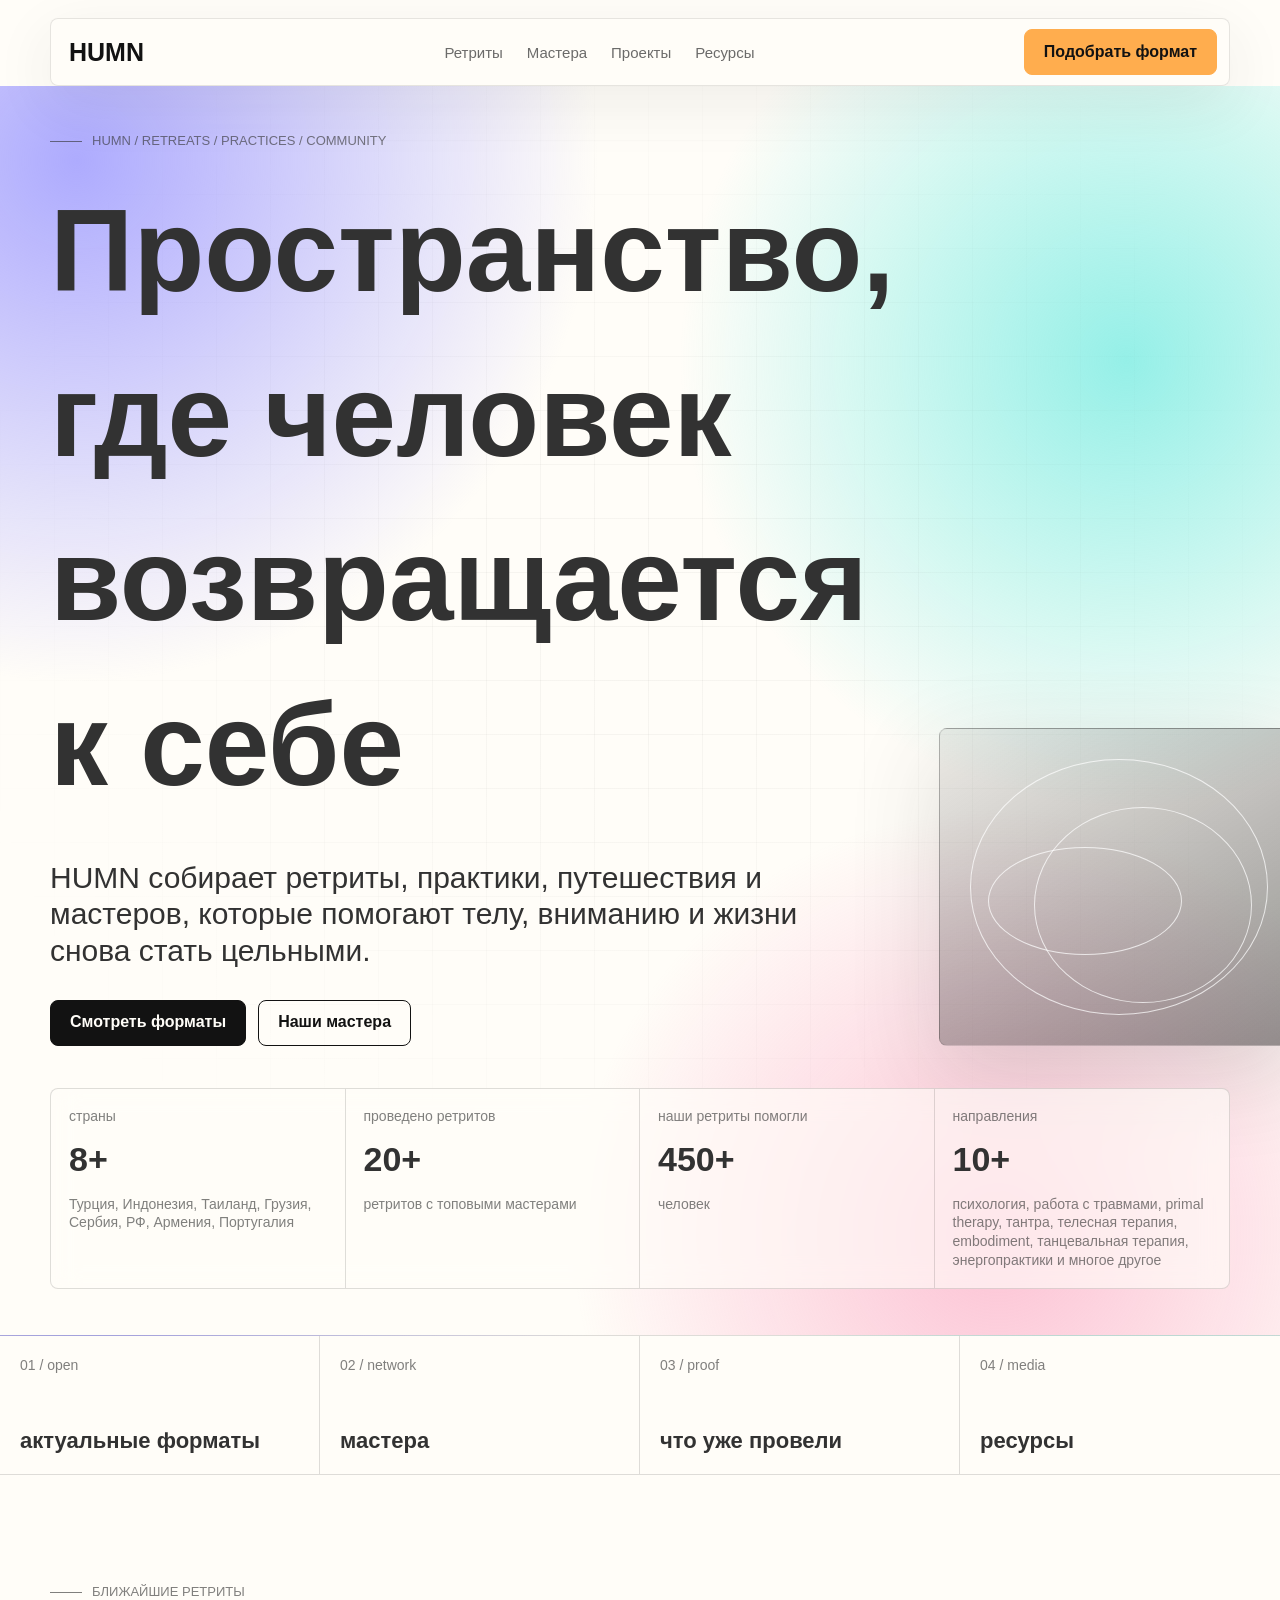
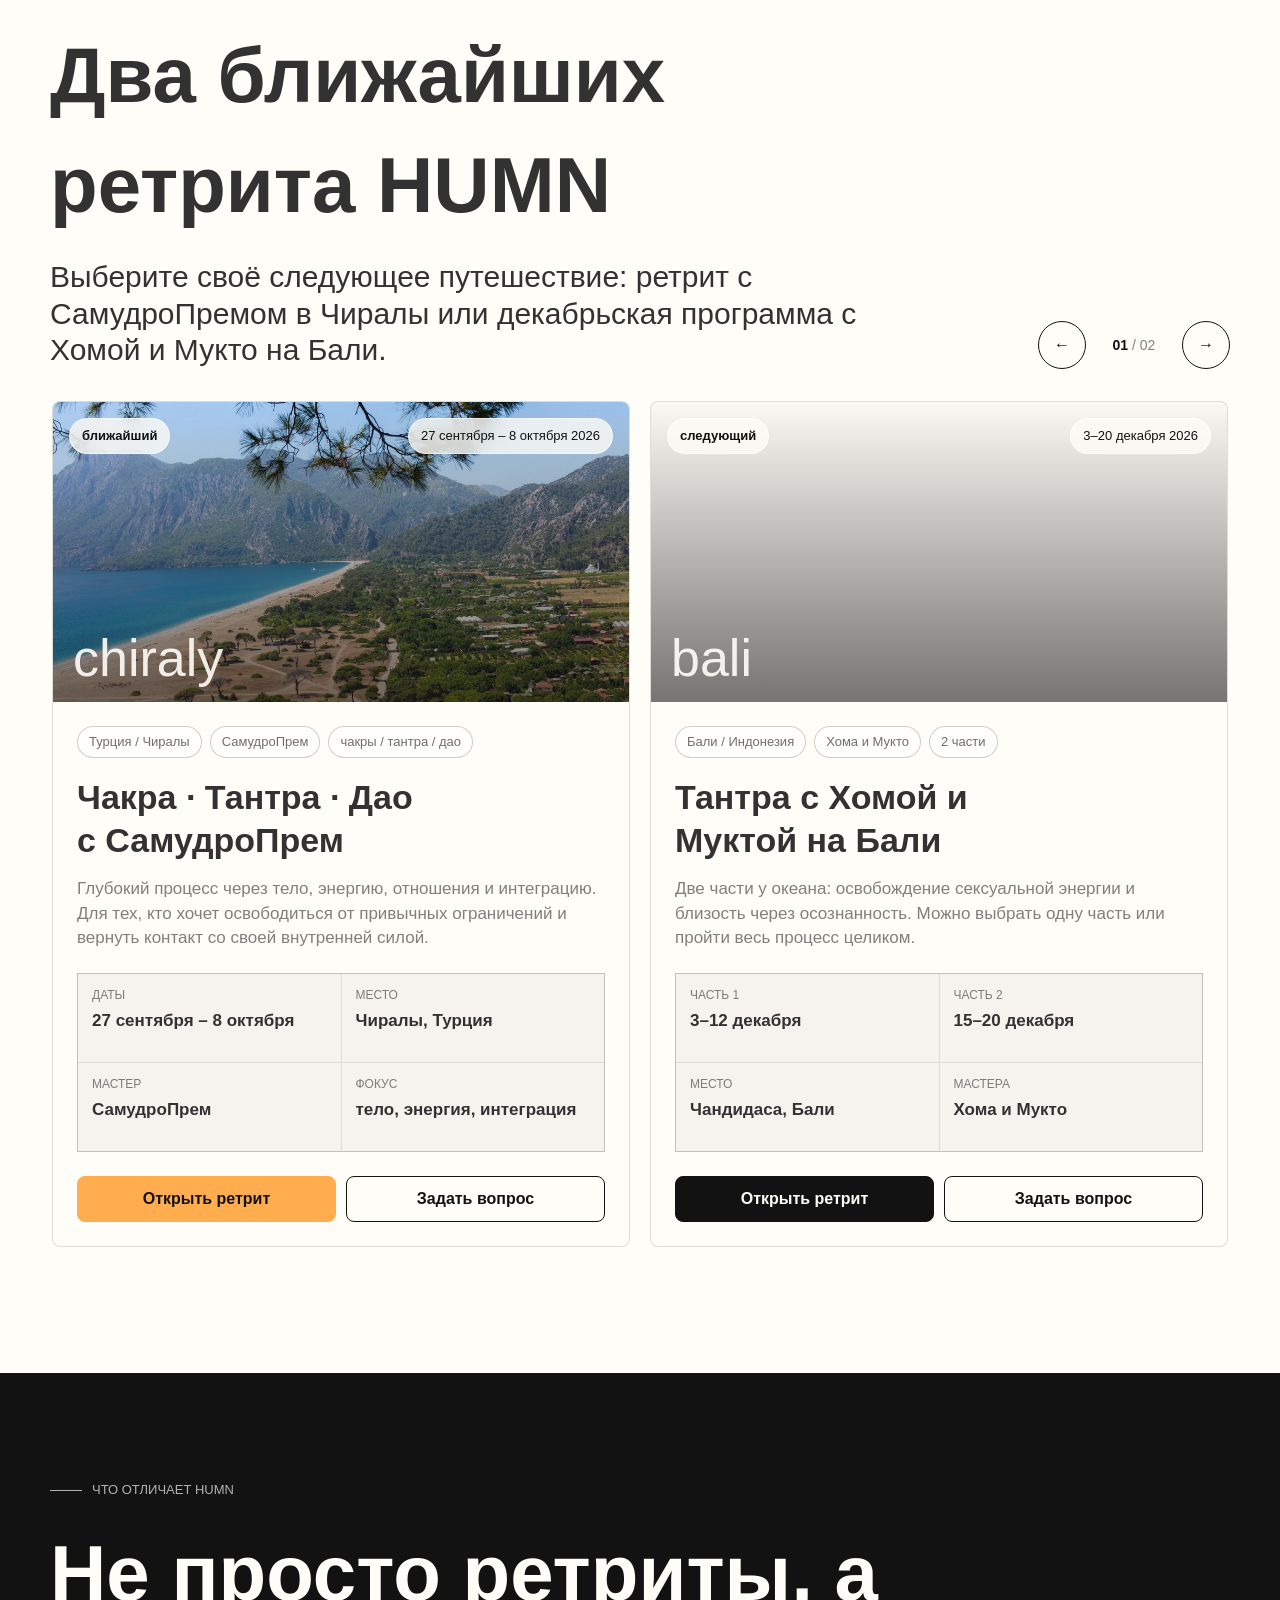
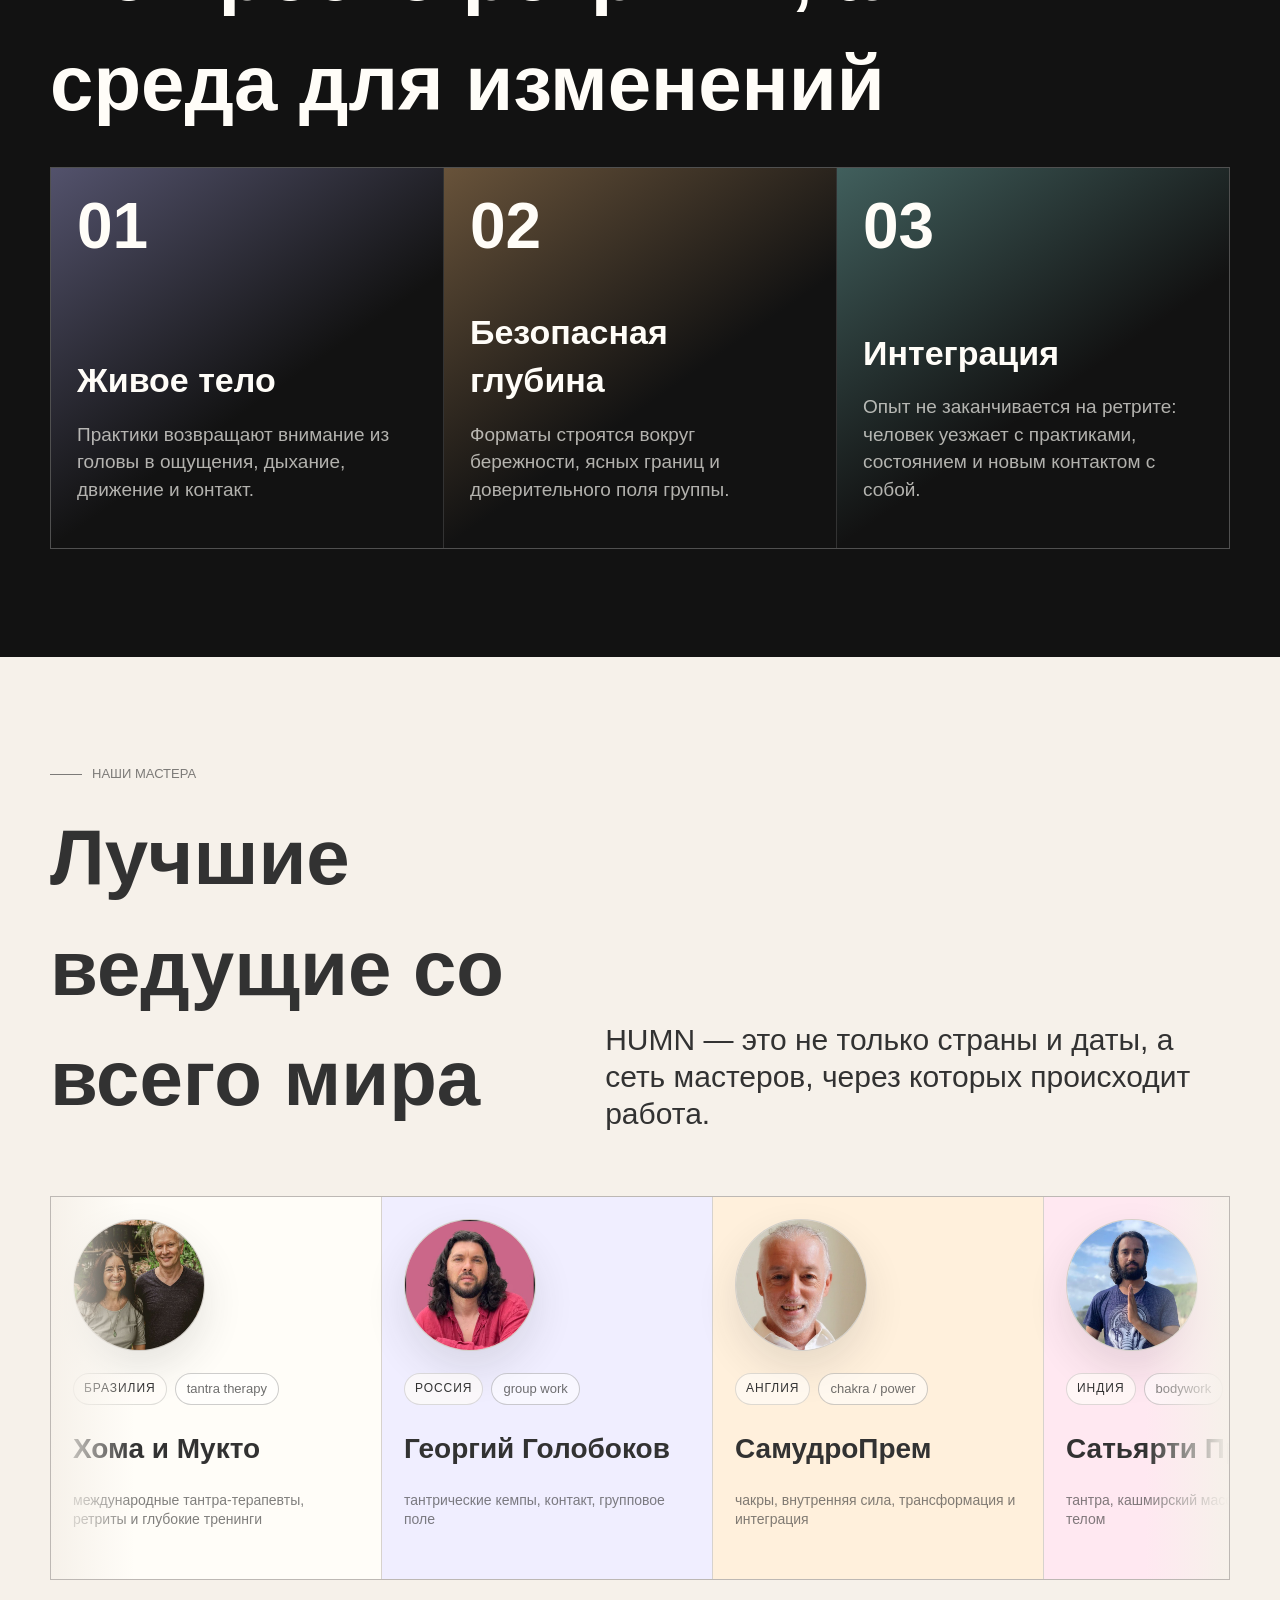
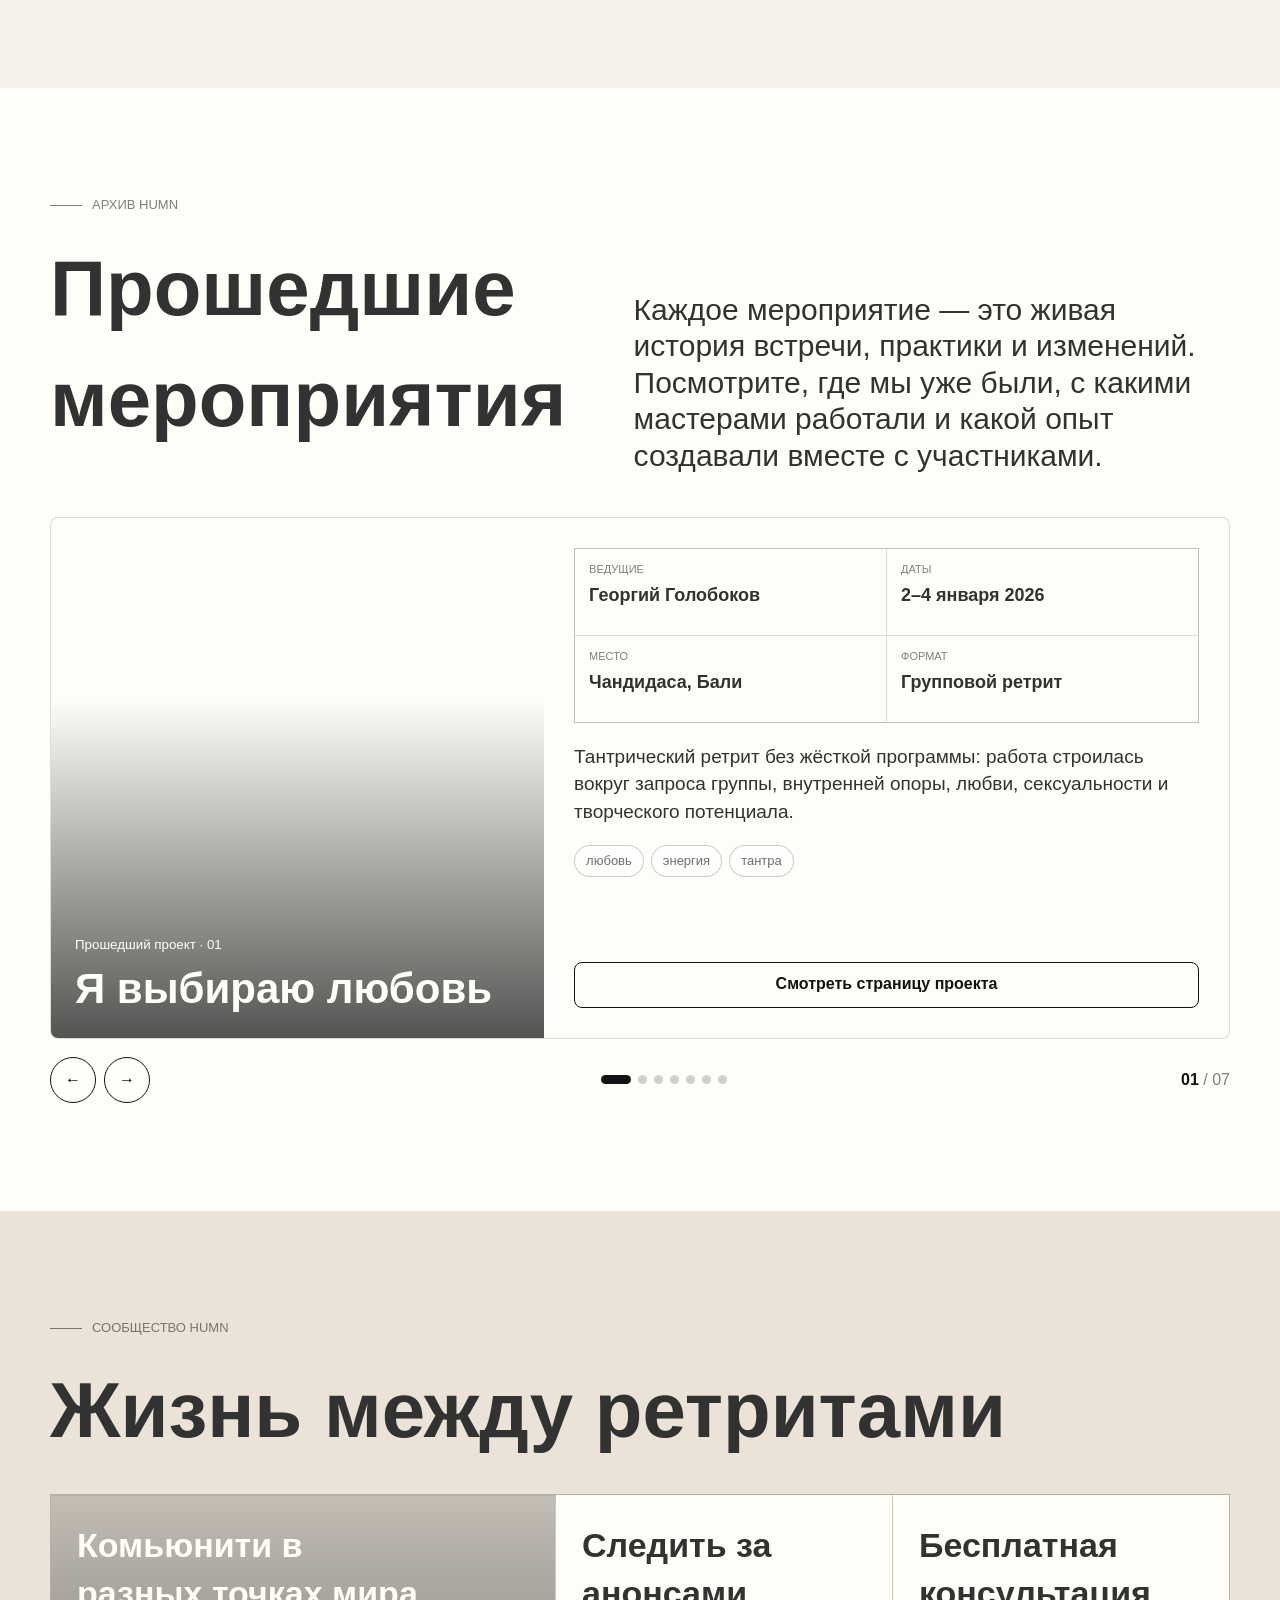
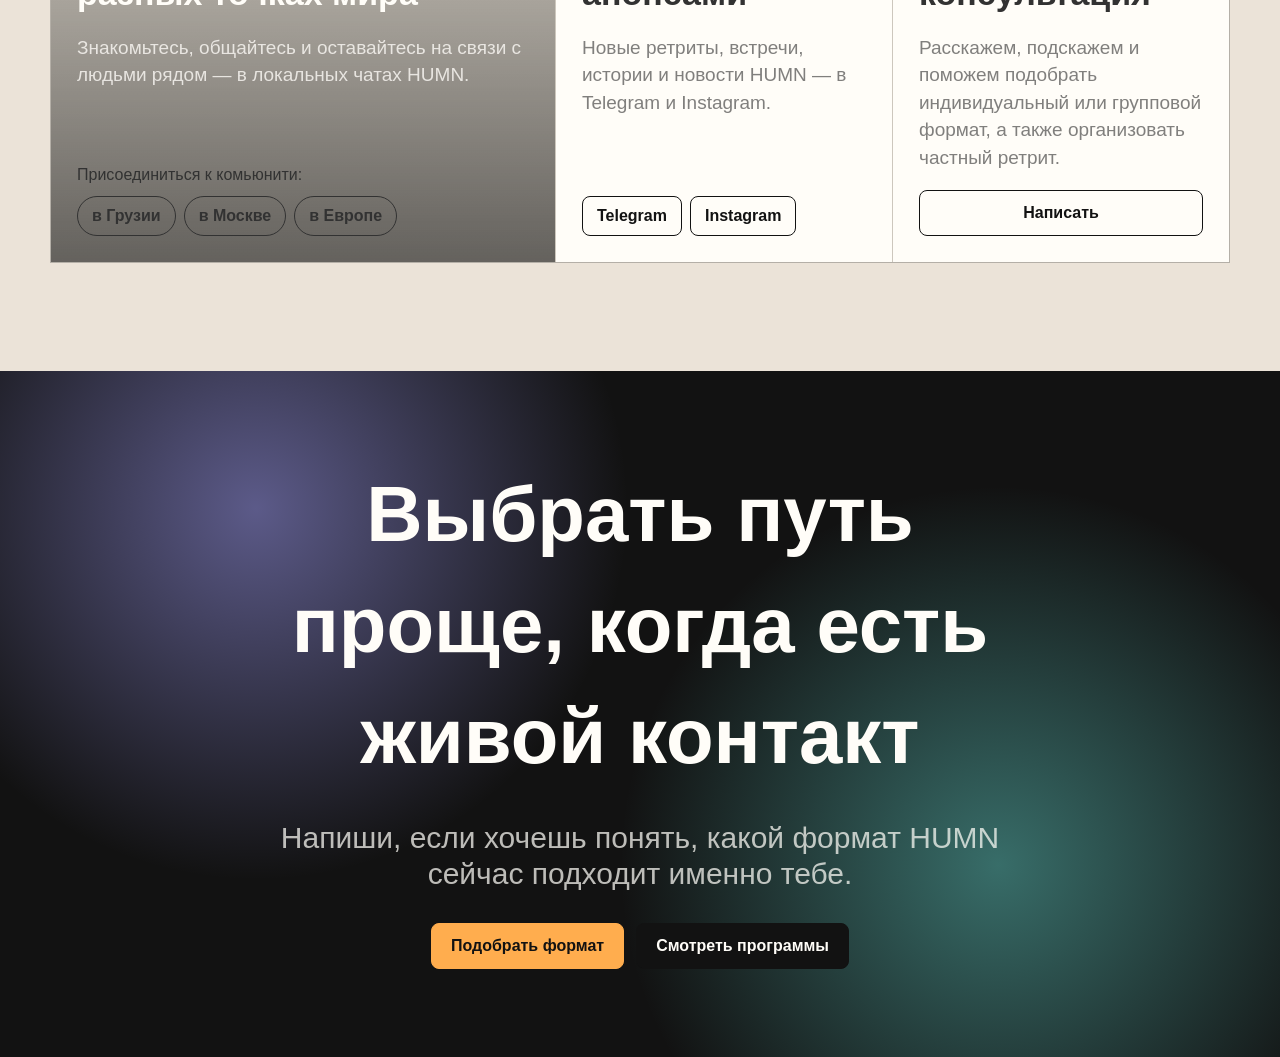
==== commit 40c5e65b: "Improve homepage snippets and mobile QA" ====
--- a/index.html
+++ b/index.html
@@ -1,22 +1,29 @@
 <html lang="ru"><head>
   <meta charset="utf-8">
   <meta name="viewport" content="width=device-width, initial-scale=1">
-  <title>HUMN - ретриты, практики и мастера по всему миру</title>
-  <meta name="description" content="HUMN собирает ретриты, практики, путешествия и мастеров для возвращения к телу, вниманию и живому контакту с собой.">
+  <title>HUMN: ретриты с мастерами в Чиралы и на Бали</title>
+  <meta name="description" content="Ближайшие ретриты HUMN: Чакра · Тантра · Дао с СамудроПремом в Чиралы и тантра с Хомой и Муктой на Бали. Мастера, проекты и ресурсы.">
   <meta name="robots" content="index, follow, max-image-preview:large">
   <meta name="referrer" content="strict-origin-when-cross-origin">
   <meta name="theme-color" content="#fffdf8">
+  <meta name="format-detection" content="telephone=no">
   <link rel="canonical" href="https://humns.ru/">
   <meta property="og:type" content="website">
+  <meta property="og:locale" content="ru_RU">
   <meta property="og:site_name" content="HUMN">
-  <meta property="og:title" content="HUMN - ретриты, практики и мастера по всему миру">
-  <meta property="og:description" content="Актуальные ретриты, выполненные проекты, мастера HUMN и ресурсы для практики между выездами.">
+  <meta property="og:title" content="HUMN: ретриты с мастерами в Чиралы и на Бали">
+  <meta property="og:description" content="Ближайшие ретриты HUMN: СамудроПрем в Чиралы и Хома с Муктой на Бали. Смотрите даты, мастеров, проекты и ресурсы сообщества.">
   <meta property="og:url" content="https://humns.ru/">
   <meta property="og:image" content="https://ny06981-lang.github.io/humn-homepage/assets/retreats/samudro-chiraly.jpg">
+  <meta property="og:image:secure_url" content="https://ny06981-lang.github.io/humn-homepage/assets/retreats/samudro-chiraly.jpg">
+  <meta property="og:image:width" content="1200">
+  <meta property="og:image:height" content="630">
+  <meta property="og:image:alt" content="Чиралы, Турция — место ближайшего ретрита HUMN с СамудроПремом">
   <meta name="twitter:card" content="summary_large_image">
-  <meta name="twitter:title" content="HUMN - ретриты, практики и мастера по всему миру">
-  <meta name="twitter:description" content="Актуальные ретриты, выполненные проекты, мастера HUMN и ресурсы для практики между выездами.">
+  <meta name="twitter:title" content="HUMN: ретриты с мастерами в Чиралы и на Бали">
+  <meta name="twitter:description" content="Ближайшие ретриты HUMN: СамудроПрем в Чиралы и Хома с Муктой на Бали. Даты, мастера, проекты и ресурсы сообщества.">
   <meta name="twitter:image" content="https://ny06981-lang.github.io/humn-homepage/assets/retreats/samudro-chiraly.jpg">
+  <meta name="twitter:image:alt" content="Чиралы, Турция — место ближайшего ретрита HUMN с СамудроПремом">
   <link rel="icon" href="data:image/svg+xml,%3Csvg xmlns='http://www.w3.org/2000/svg' viewBox='0 0 64 64'%3E%3Crect width='64' height='64' rx='8' fill='%23fffdf8'/%3E%3Ccircle cx='32' cy='32' r='22' fill='%23a5a2ff'/%3E%3Ccircle cx='32' cy='32' r='12' fill='%23ffad4e'/%3E%3C/svg%3E">
   <script type="application/ld+json">
     {
@@ -60,6 +67,63 @@
               "name": "Чакра · Тантра · Дао с СамудроПрем"
             }
           ]
+        },
+        {
+          "@type": "Event",
+          "@id": "https://humns.ru/chakra-tantra-dao#event",
+          "name": "Чакра · Тантра · Дао с СамудроПрем",
+          "description": "Ретрит HUMN с СамудроПремом в Чиралы: работа с телом, энергией, отношениями и интеграцией.",
+          "startDate": "2026-09-27",
+          "endDate": "2026-10-08",
+          "eventStatus": "https://schema.org/EventScheduled",
+          "eventAttendanceMode": "https://schema.org/OfflineEventAttendanceMode",
+          "image": "https://ny06981-lang.github.io/humn-homepage/assets/retreats/samudro-chiraly.jpg",
+          "url": "https://humns.ru/chakra-tantra-dao",
+          "location": {
+            "@type": "Place",
+            "name": "Чиралы",
+            "address": {
+              "@type": "PostalAddress",
+              "addressLocality": "Чиралы",
+              "addressCountry": "TR"
+            }
+          },
+          "performer": {
+            "@type": "Person",
+            "name": "СамудроПрем"
+          },
+          "organizer": {
+            "@id": "https://humns.ru/#organization"
+          }
+        },
+        {
+          "@type": "Event",
+          "@id": "https://humns.ru/tantra1_rus#event",
+          "name": "Тантра с Хомой и Муктой на Бали",
+          "description": "Декабрьская программа HUMN на Бали с Хомой и Муктой: две части про сексуальную энергию, близость и осознанность.",
+          "startDate": "2026-12-03",
+          "endDate": "2026-12-20",
+          "eventStatus": "https://schema.org/EventScheduled",
+          "eventAttendanceMode": "https://schema.org/OfflineEventAttendanceMode",
+          "image": "https://static.tildacdn.com/tild6639-3033-4162-a264-623666343634/Homa_and_Mukto-1.jpg",
+          "url": "https://humns.ru/tantra1_rus",
+          "location": {
+            "@type": "Place",
+            "name": "Чандидаса, Бали",
+            "address": {
+              "@type": "PostalAddress",
+              "addressLocality": "Чандидаса",
+              "addressRegion": "Бали",
+              "addressCountry": "ID"
+            }
+          },
+          "performer": {
+            "@type": "Person",
+            "name": "Хома и Мукто"
+          },
+          "organizer": {
+            "@id": "https://humns.ru/#organization"
+          }
         }
       ]
     }
@@ -84,9 +148,14 @@
     }
 
     * { box-sizing: border-box; }
-    html { scroll-behavior: smooth; }
+    html {
+      scroll-behavior: smooth;
+      -webkit-text-size-adjust: 100%;
+      text-size-adjust: 100%;
+    }
     body {
       margin: 0;
+      min-width: 320px;
       overflow-x: hidden;
       background: var(--paper);
       color: var(--ink);
@@ -205,6 +274,7 @@
       overflow-wrap: normal;
       word-break: normal;
       hyphens: none;
+      text-wrap: balance;
     }
     h1 {
       max-width: 1100px;
@@ -249,6 +319,7 @@
       display: inline-flex;
       align-items: center;
       justify-content: center;
+      max-width: 100%;
       min-height: 46px;
       padding: 0 19px;
       border: 1px solid var(--night);
@@ -256,6 +327,11 @@
       background: var(--night);
       color: var(--paper);
       font-weight: 700;
+      line-height: 1.15;
+      text-align: center;
+      overflow-wrap: normal;
+      word-break: normal;
+      hyphens: none;
       transition: transform .22s var(--ease), background .22s var(--ease), color .22s var(--ease);
     }
     .btn:hover { transform: translateY(-2px); }
@@ -272,12 +348,14 @@
       display: inline-flex;
       align-items: center;
       min-height: 32px;
+      min-width: 0;
       padding: 0 11px;
       border: 1px solid rgba(50, 50, 50, .24);
       border-radius: 999px;
       background: rgba(255, 255, 255, .54);
       color: rgba(50, 50, 50, .7);
       font-size: 13px;
+      line-height: 1.2;
       white-space: nowrap;
     }
     .grid { display: grid; gap: 20px; }
@@ -533,6 +611,7 @@
       background: rgba(255,253,248,.78);
       color: var(--night);
       backdrop-filter: blur(14px);
+      line-height: 1.2;
     }
     .retreat-date b { font-family: var(--heading); font-size: 13px; }
     .retreat-date span { font-size: 13px; }
@@ -551,6 +630,12 @@
       margin-bottom: 14px;
     }
     .retreat-card-copy p { font-size: 17px; margin-bottom: 0; }
+    .tag-row {
+      display: flex;
+      flex-wrap: wrap;
+      gap: 8px;
+      margin-bottom: 18px;
+    }
     .retreat-meta-grid {
       display: grid;
       grid-template-columns: repeat(2, minmax(0, 1fr));
@@ -583,6 +668,7 @@
       gap: 10px;
       align-items: center;
     }
+    .retreat-card-actions .btn { flex: 1 1 180px; }
 
     .principles {
       background: var(--night);
@@ -949,6 +1035,8 @@
       .hero-inner { min-height: auto; }
       .hero-copy { gap: 28px; }
       .signal-card { min-height: 248px; }
+      .btn-row { align-items: stretch; }
+      .btn-row .btn { flex: 1 1 150px; }
       .hero-metrics,
       .quick-index,
       .principle-grid {
@@ -962,10 +1050,24 @@
       .retreat-card { flex-basis: calc(100vw - 28px); grid-template-rows: 240px auto; }
       .retreat-card-media { min-height: 240px; }
       .retreat-card-media::after { font-size: 38px; }
-      .retreat-date { flex-direction: column; align-items: flex-start; }
+      .retreat-date {
+        flex-direction: column;
+        align-items: flex-start;
+      }
+      .retreat-date span {
+        max-width: 100%;
+        min-height: 34px;
+        padding-top: 7px;
+        padding-bottom: 7px;
+        white-space: normal;
+      }
       .retreat-card-copy { padding: 18px; }
-      .retreat-card-copy h3 { font-size: 28px; }
+      .retreat-card-copy h3 {
+        font-size: 28px;
+        line-height: 1.26;
+      }
       .retreat-meta-grid { grid-template-columns: 1fr; }
+      .retreat-card-actions .btn { flex-basis: 100%; }
       .teacher-marquee::before,
       .teacher-marquee::after { width: 34px; }
       .teacher {
@@ -984,6 +1086,22 @@
       }
       .case-card:nth-child(2n) { transform: translateY(10px); }
       .case-fields { grid-template-columns: 1fr; }
+    }
+    @media (max-width: 380px) {
+      .HUMN-container { width: min(100vw - 24px, 1180px); }
+      h1 { font-size: 36px; line-height: 1.34; }
+      h2 { font-size: 34px; line-height: 1.34; }
+      h3 { font-size: 24px; }
+      .lead { font-size: 20px; }
+      .site-nav .btn { max-width: 178px; }
+      .retreat-card { flex-basis: calc(100vw - 24px); }
+      .retreat-card-copy h3 { font-size: 26px; }
+      .pill {
+        min-height: 30px;
+        white-space: normal;
+      }
+      .teacher { flex-basis: 264px; }
+      .case-card { flex-basis: 276px; }
     }
     @media (prefers-reduced-motion: reduce) {
       html { scroll-behavior: auto; }
@@ -1012,7 +1130,178 @@
       .case-track { animation: none; }
       .case-set[aria-hidden="true"] { display: none; }
     }
-  .archive-carousel{overflow:hidden;border:1px solid var(--line);border-radius:8px}.archive-track{display:flex;transition:transform .65s var(--ease)}.archive-slide{flex:0 0 100%;display:grid;grid-template-columns:.72fr 1fr;min-height:520px}.archive-photo{position:relative;min-height:520px;background-size:cover;background-position:center}.archive-photo:after{content:"";position:absolute;inset:0;background:linear-gradient(180deg,transparent 35%,rgba(18,18,18,.72))}.archive-title{position:absolute;z-index:1;left:24px;right:24px;bottom:24px;color:var(--paper)}.archive-title small{display:block;margin-bottom:10px}.archive-title h3{margin:0;color:var(--paper);font-size:42px;line-height:1.18}.archive-info{padding:30px;display:flex;flex-direction:column;justify-content:space-between;gap:22px}.archive-meta{display:grid;grid-template-columns:repeat(2,minmax(0,1fr));gap:1px;border:1px solid var(--line);background:var(--line)}.archive-meta div{min-height:86px;padding:14px;background:var(--paper)}.archive-meta span{display:block;margin-bottom:8px;color:var(--muted);font-size:11px;text-transform:uppercase}.archive-meta b{font-family:var(--heading);font-size:18px}.archive-summary{color:var(--ink)}.archive-tags{display:flex;flex-wrap:wrap;gap:7px}.archive-controls{display:flex;justify-content:space-between;align-items:center;margin-top:18px}.archive-arrows{display:flex;gap:8px}.archive-arrow{width:46px;height:46px;border:1px solid var(--night);border-radius:50%;background:transparent;cursor:pointer}.archive-dots{display:flex;gap:7px}.archive-dot{width:9px;height:9px;padding:0;border:0;border-radius:10px;background:rgba(50,50,50,.22)}.archive-dot.active{width:30px;background:var(--night)}@media(max-width:760px){.archive-slide{grid-template-columns:1fr}.archive-photo{min-height:390px}.archive-info{padding:22px}.archive-title h3{font-size:34px}.archive-meta b{font-size:15px}}</style>
+    .archive-carousel {
+      overflow: hidden;
+      border: 1px solid var(--line);
+      border-radius: 8px;
+      background: var(--paper);
+    }
+    .archive-track {
+      display: flex;
+      transition: transform .65s var(--ease);
+      touch-action: pan-y;
+    }
+    .archive-slide {
+      flex: 0 0 100%;
+      min-width: 0;
+      display: grid;
+      grid-template-columns: .72fr 1fr;
+      min-height: 520px;
+    }
+    .archive-photo {
+      position: relative;
+      min-height: 520px;
+      background-size: cover;
+      background-position: center;
+    }
+    .archive-photo::after {
+      content: "";
+      position: absolute;
+      inset: 0;
+      background: linear-gradient(180deg, transparent 35%, rgba(18,18,18,.72));
+    }
+    .archive-title {
+      position: absolute;
+      z-index: 1;
+      left: 24px;
+      right: 24px;
+      bottom: 24px;
+      color: var(--paper);
+    }
+    .archive-title small {
+      display: block;
+      margin-bottom: 10px;
+      line-height: 1.25;
+    }
+    .archive-title h3 {
+      margin: 0;
+      color: var(--paper);
+      font-size: 42px;
+      line-height: 1.18;
+    }
+    .archive-info {
+      min-width: 0;
+      padding: 30px;
+      display: flex;
+      flex-direction: column;
+      justify-content: space-between;
+      gap: 22px;
+    }
+    .archive-meta {
+      display: grid;
+      grid-template-columns: repeat(2, minmax(0, 1fr));
+      gap: 1px;
+      border: 1px solid var(--line);
+      background: var(--line);
+    }
+    .archive-meta div {
+      min-width: 0;
+      min-height: 86px;
+      padding: 14px;
+      background: var(--paper);
+    }
+    .archive-meta span {
+      display: block;
+      margin-bottom: 8px;
+      color: var(--muted);
+      font-size: 11px;
+      line-height: 1.2;
+      text-transform: uppercase;
+    }
+    .archive-meta b {
+      display: block;
+      font-family: var(--heading);
+      font-size: 18px;
+      line-height: 1.24;
+    }
+    .archive-summary {
+      color: var(--ink);
+      margin: 20px 0;
+    }
+    .archive-tags {
+      display: flex;
+      flex-wrap: wrap;
+      gap: 7px;
+    }
+    .archive-controls {
+      display: flex;
+      justify-content: space-between;
+      align-items: center;
+      gap: 14px;
+      margin-top: 18px;
+    }
+    .archive-arrows {
+      display: flex;
+      gap: 8px;
+    }
+    .archive-arrow {
+      width: 46px;
+      height: 46px;
+      border: 1px solid var(--night);
+      border-radius: 50%;
+      background: transparent;
+      cursor: pointer;
+    }
+    .archive-dots {
+      display: flex;
+      flex-wrap: wrap;
+      justify-content: center;
+      gap: 7px;
+    }
+    .archive-dot {
+      width: 9px;
+      height: 9px;
+      padding: 0;
+      border: 0;
+      border-radius: 10px;
+      background: rgba(50,50,50,.22);
+    }
+    .archive-dot.active {
+      width: 30px;
+      background: var(--night);
+    }
+    .archive-counter {
+      min-width: 52px;
+      color: var(--muted);
+      text-align: right;
+    }
+    .archive-counter b {
+      color: var(--night);
+      font-family: var(--heading);
+    }
+
+    @media (max-width: 760px) {
+      .archive-slide {
+        grid-template-columns: 1fr;
+        min-height: 0;
+      }
+      .archive-photo { min-height: 390px; }
+      .archive-info { padding: 22px; }
+      .archive-title h3 { font-size: 34px; }
+      .archive-meta b { font-size: 15px; }
+    }
+
+    @media (max-width: 420px) {
+      .archive-photo { min-height: 330px; }
+      .archive-title {
+        left: 18px;
+        right: 18px;
+        bottom: 18px;
+      }
+      .archive-title h3 { font-size: 28px; }
+      .archive-info { padding: 18px; }
+      .archive-meta { grid-template-columns: 1fr; }
+      .archive-controls {
+        align-items: flex-start;
+        flex-wrap: wrap;
+      }
+      .archive-dots {
+        order: 3;
+        width: 100%;
+        justify-content: flex-start;
+      }
+    }
+  </style>
 </head>
 <body>
   <a class="skip-link" href="#main">К основному контенту</a>
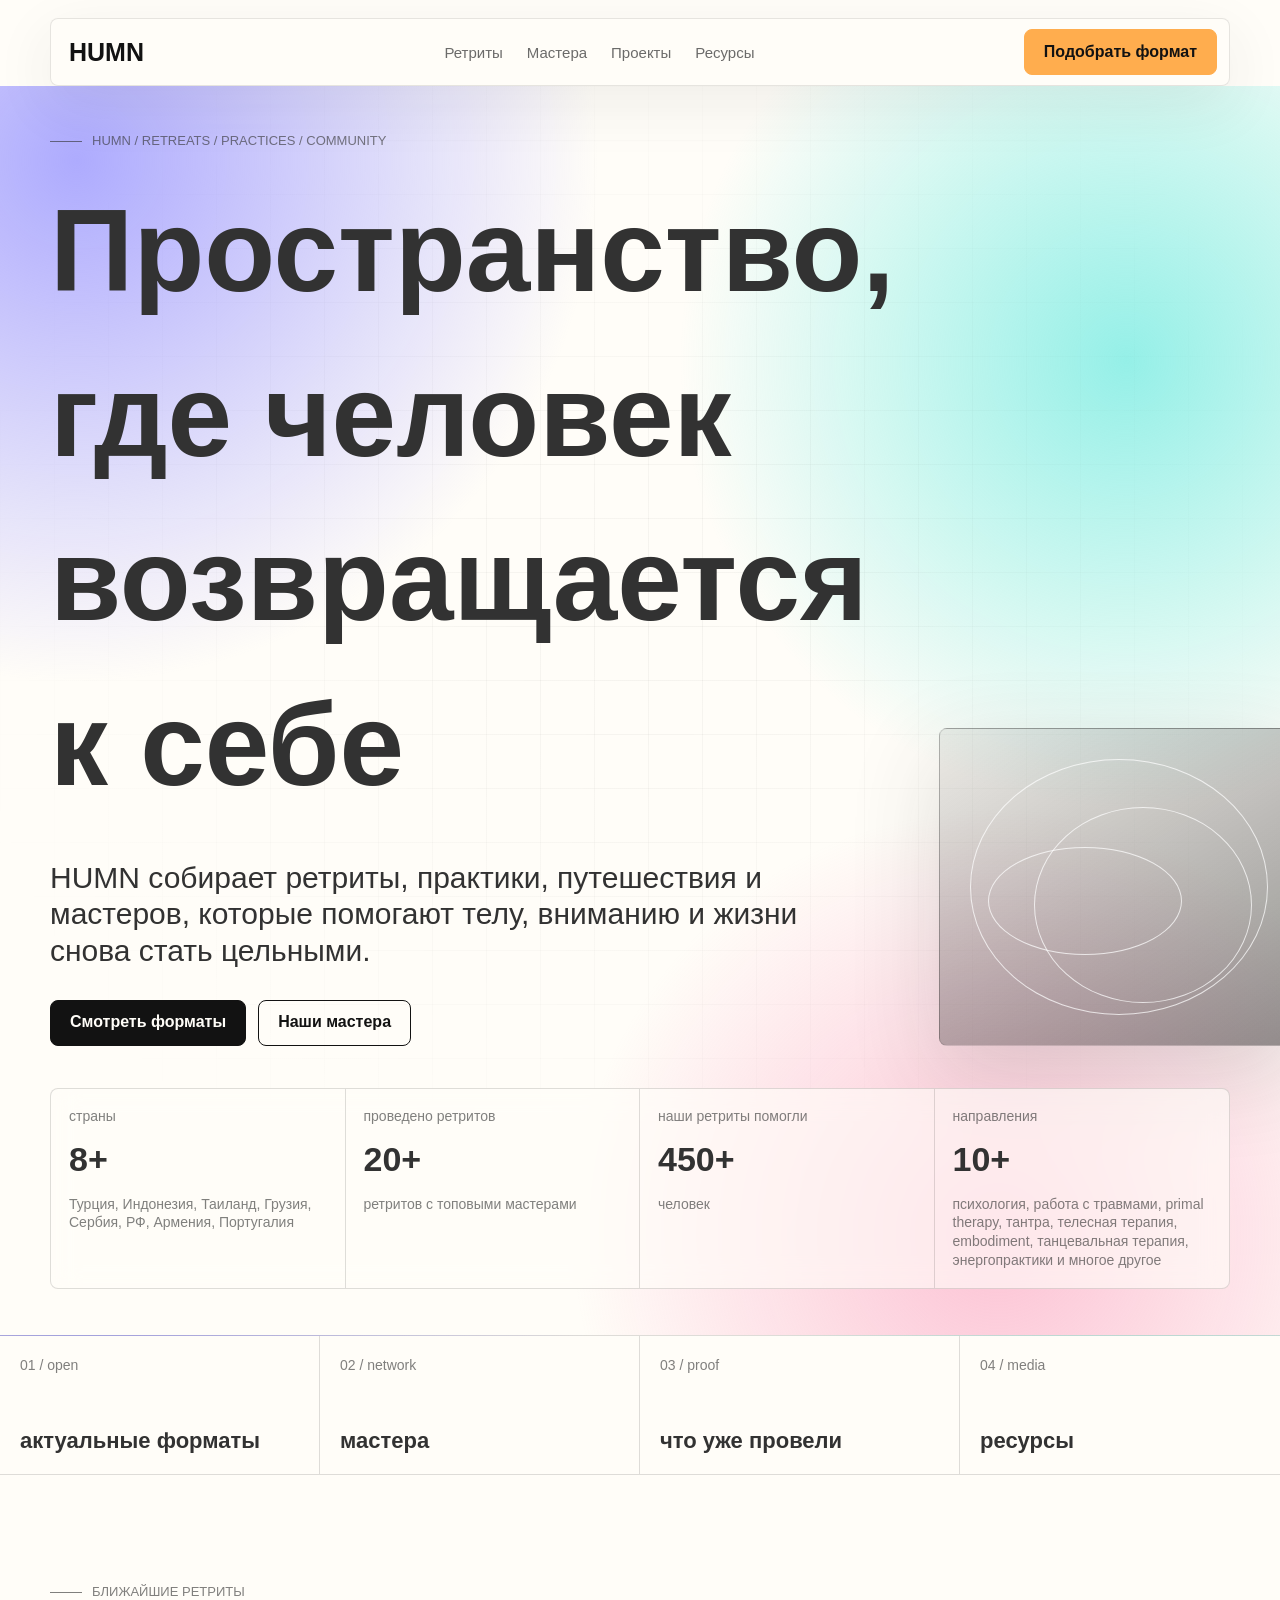
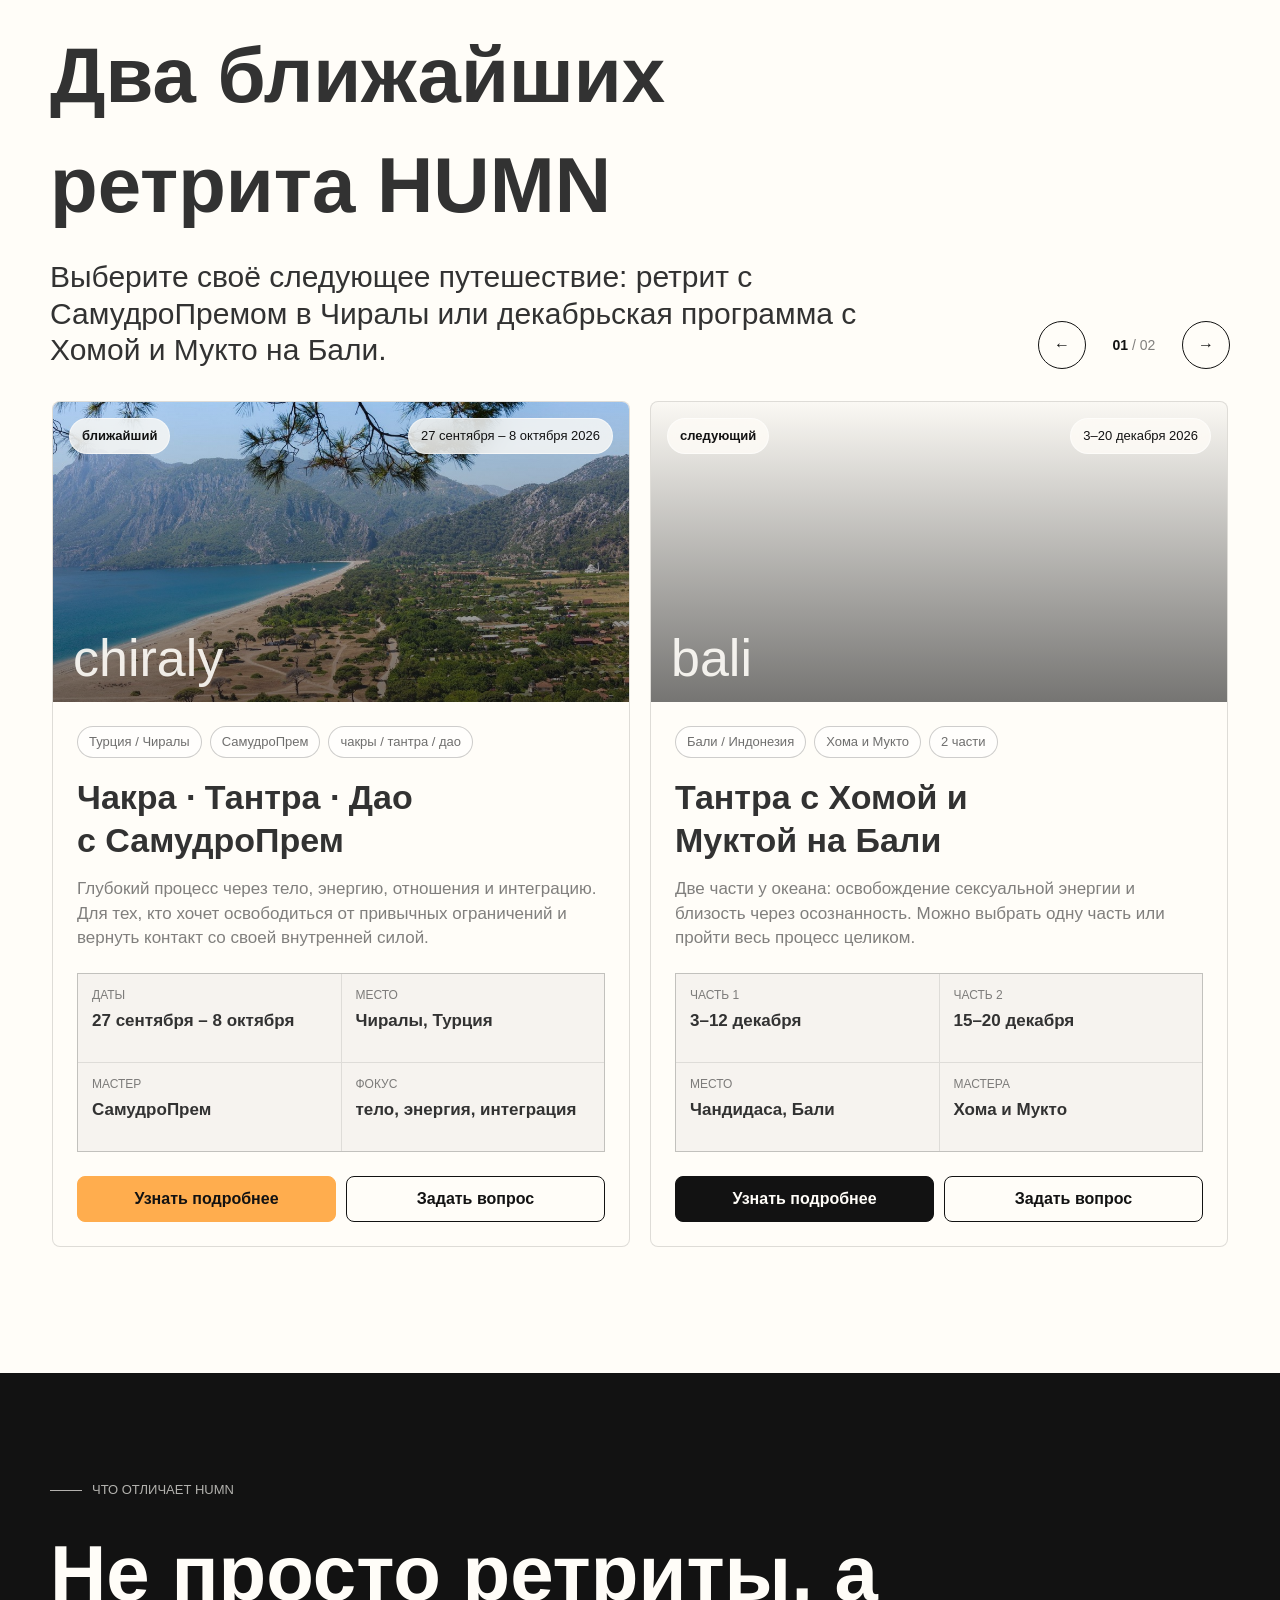
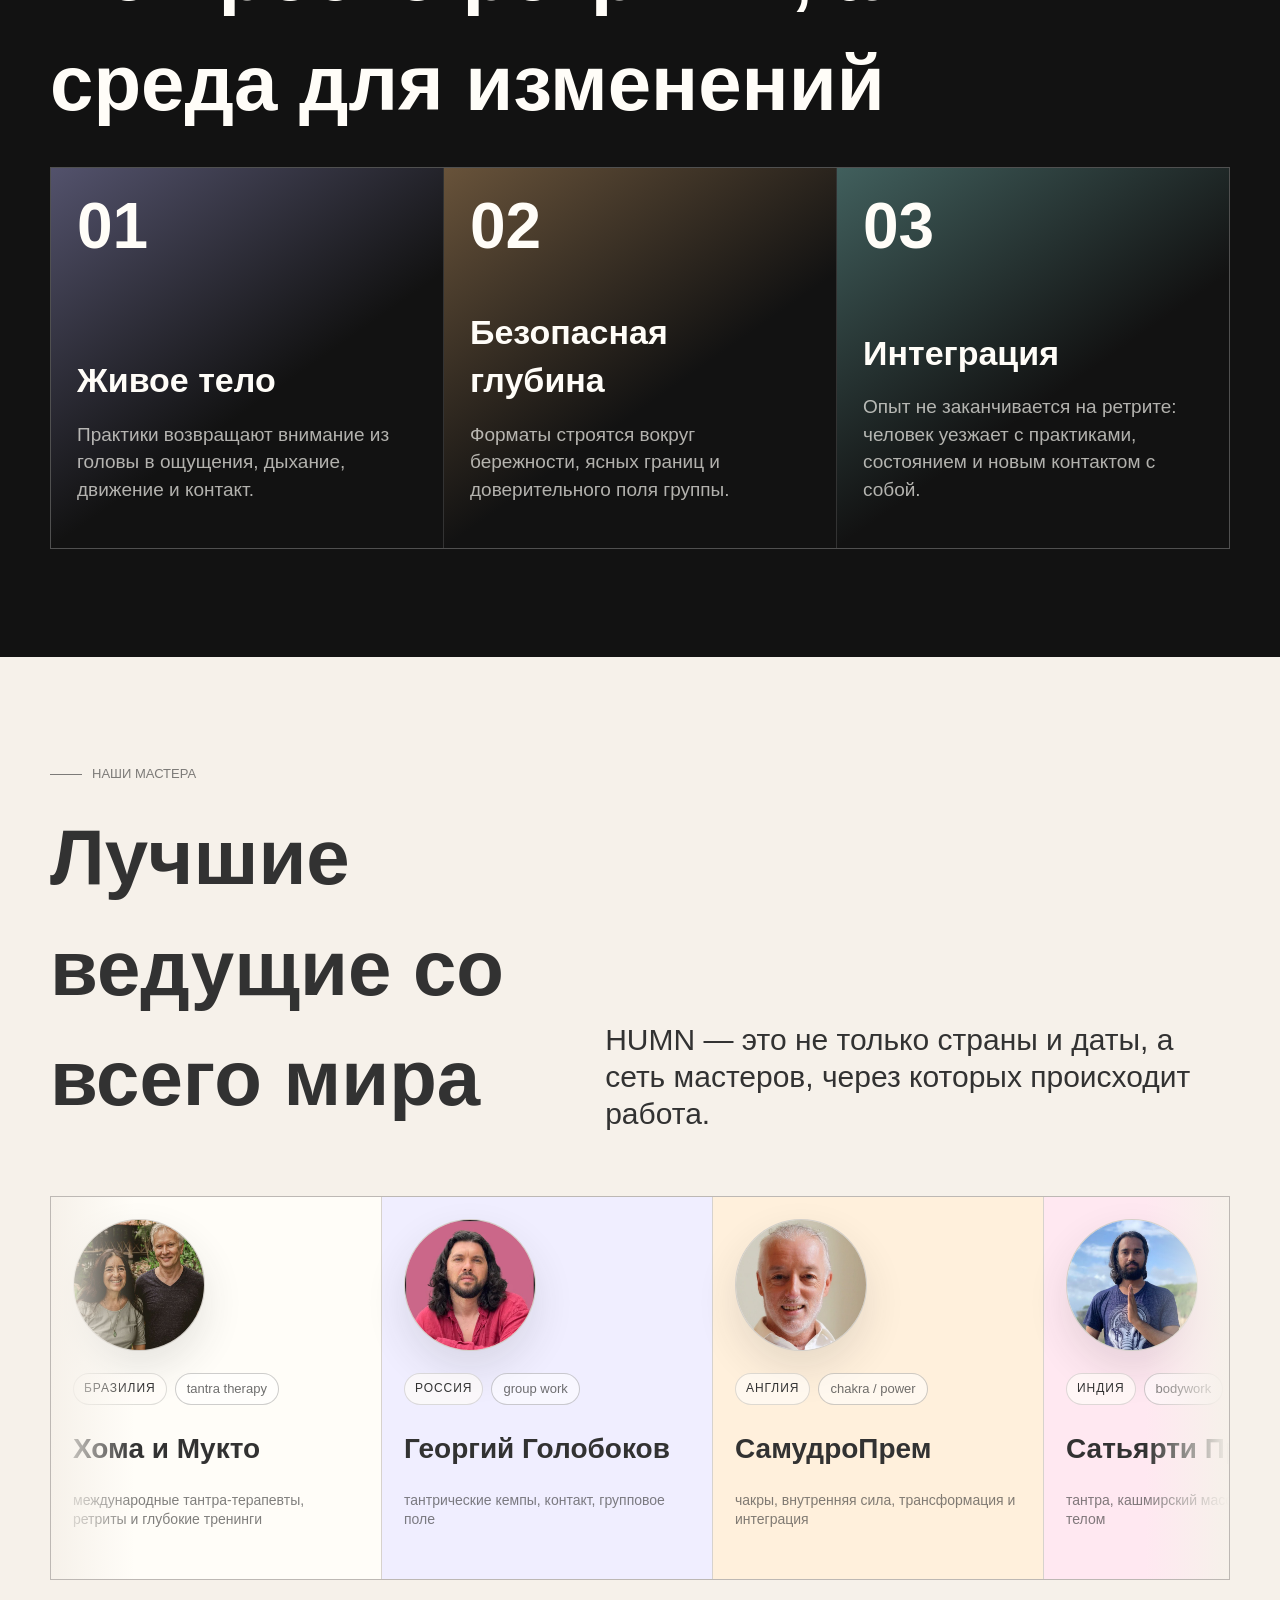
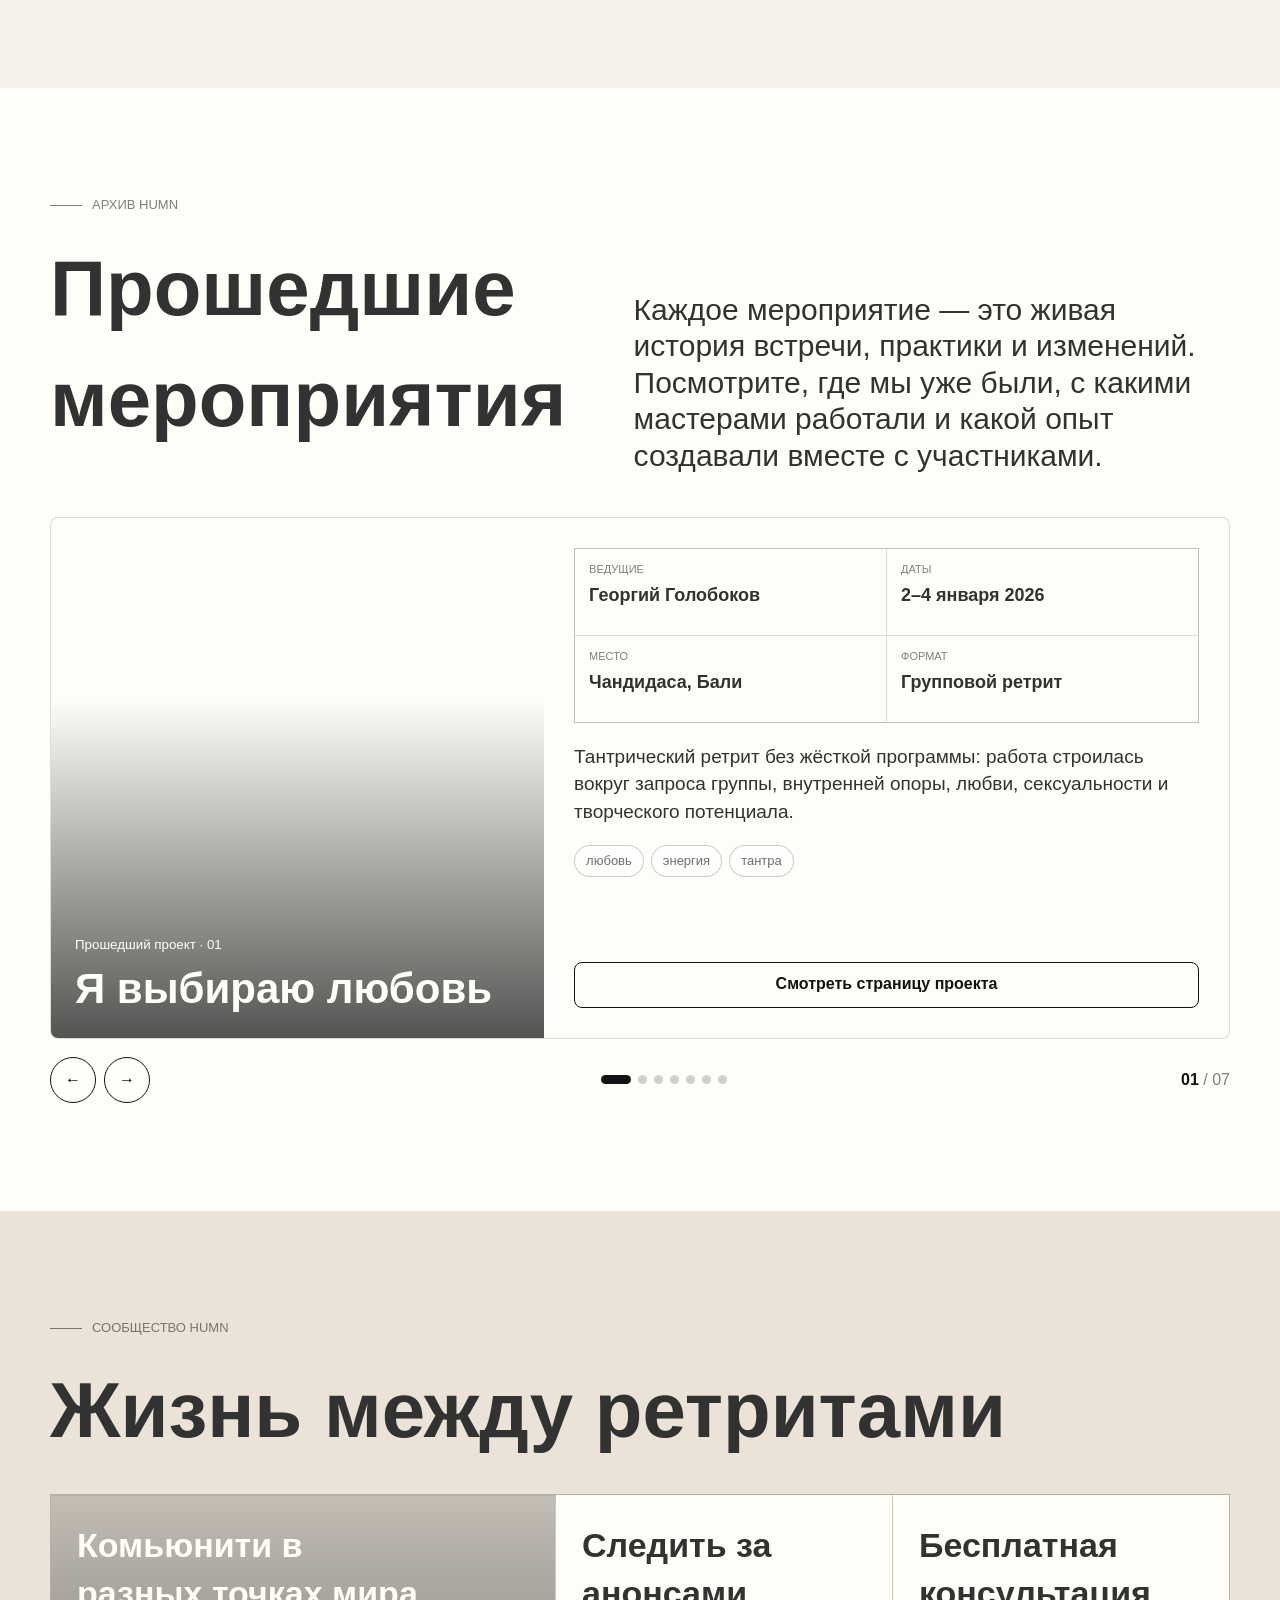
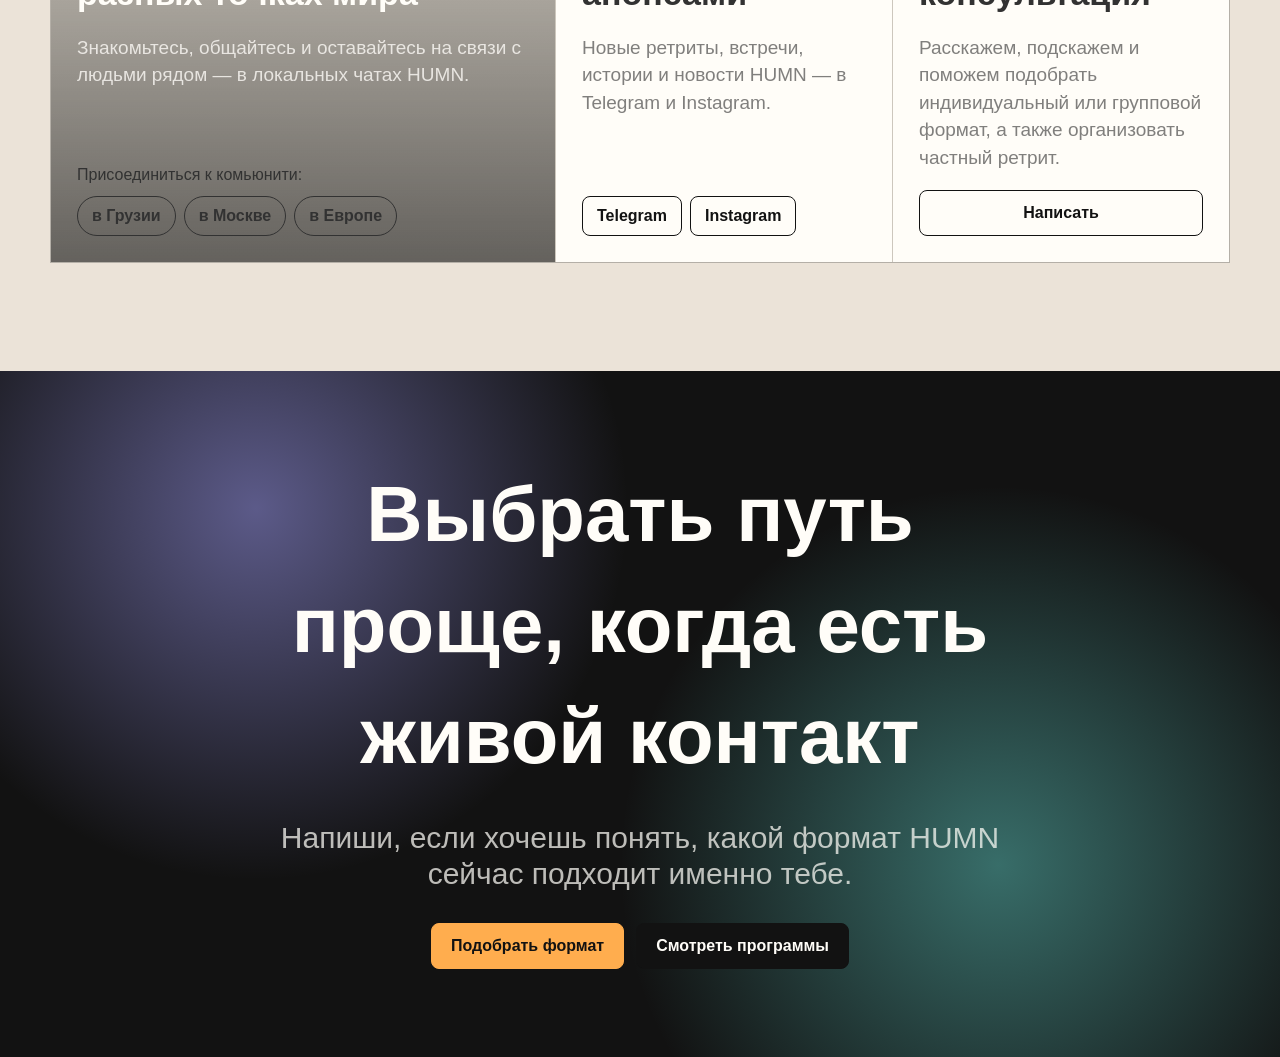
==== commit b3ca7a8a: "Update retreat CTA labels" ====
--- a/index.html
+++ b/index.html
@@ -559,10 +559,15 @@
     }
     .retreat-card-media {
       position: relative;
+      display: block;
       min-height: 300px;
       background-size: cover;
       background-position: center;
       isolation: isolate;
+      color: inherit;
+      text-decoration: none;
+      cursor: pointer;
+      overflow: hidden;
     }
     .retreat-card-media::before {
       content: "";
@@ -579,7 +584,9 @@
       font-family: var(--heading);
       font-size: 52px;
       line-height: 1;
-    }
+      transition: transform .28s var(--ease);
+    }
+    .retreat-card-media:hover::after { transform: translateX(6px); }
     .retreat-card-samudro .retreat-card-media {
       background-image: url("assets/retreats/samudro-chiraly.jpg");
       background-position: center;
@@ -1371,9 +1378,9 @@
         <div class="upcoming-carousel">
           <div class="upcoming-rail" aria-label="Ближайшие ретриты HUMN">
             <article class="retreat-card retreat-card-samudro" aria-label="Чакра, Тантра, Дао с СамудроПрем">
-              <div class="retreat-card-media">
+              <a class="retreat-card-media" href="https://humns.ru/chakra-tantra-dao" aria-label="Открыть ретрит Чакра, Тантра, Дао с СамудроПрем">
                 <div class="retreat-date"><b>ближайший</b><span>27 сентября – 8 октября 2026</span></div>
-              </div>
+              </a>
               <div class="retreat-card-copy">
                 <div>
                   <div class="tag-row"><span class="pill">Турция / Чиралы</span><span class="pill">СамудроПрем</span><span class="pill">чакры / тантра / дао</span></div>
@@ -1387,16 +1394,16 @@
                   </div>
                 </div>
                 <div class="retreat-card-actions">
-                  <a class="btn color" href="https://humns.ru/chakra-tantra-dao">Открыть ретрит</a>
+                  <a class="btn color" href="https://humns.ru/chakra-tantra-dao">Узнать подробнее</a>
                   <a class="btn light" href="https://t.me/chikhalov" target="_blank" rel="noopener noreferrer">Задать вопрос</a>
                 </div>
               </div>
             </article>
 
             <article class="retreat-card retreat-card-homa" aria-label="Тантра с Хомой и Муктой на Бали">
-              <div class="retreat-card-media">
+              <a class="retreat-card-media" href="https://humns.ru/tantra1_rus" aria-label="Открыть ретрит Тантра с Хомой и Муктой на Бали">
                 <div class="retreat-date"><b>следующий</b><span>3–20 декабря 2026</span></div>
-              </div>
+              </a>
               <div class="retreat-card-copy">
                 <div>
                   <div class="tag-row"><span class="pill">Бали / Индонезия</span><span class="pill">Хома и Мукто</span><span class="pill">2 части</span></div>
@@ -1410,7 +1417,7 @@
                   </div>
                 </div>
                 <div class="retreat-card-actions">
-                  <a class="btn" href="https://humns.ru/tantra1_rus">Открыть ретрит</a>
+                  <a class="btn" href="https://humns.ru/tantra1_rus">Узнать подробнее</a>
                   <a class="btn light" href="https://t.me/chikhalov" target="_blank" rel="noopener noreferrer">Задать вопрос</a>
                 </div>
               </div>
@@ -1454,20 +1461,20 @@
         <div class="teacher-marquee" aria-label="Мастера HUMN">
           <div class="teacher-track">
             <div class="teacher-set">
-              <article class="teacher"><div class="teacher-avatar"><img src="assets/teachers/homa-mukto.jpg" width="512" height="512" alt="Хома и Мукто" loading="lazy" decoding="async"></div><div class="teacher-meta"><span class="teacher-country">Бразилия</span><span class="pill">tantra therapy</span></div><b>Хома и Мукто</b><p class="micro">международные тантра-терапевты, ретриты и глубокие тренинги</p></article>
-              <article class="teacher"><div class="teacher-avatar"><img src="assets/teachers/georgy-golobokov.jpg" width="512" height="512" alt="Георгий Голобоков" loading="lazy" decoding="async"></div><div class="teacher-meta"><span class="teacher-country">Россия</span><span class="pill">group work</span></div><b>Георгий Голобоков</b><p class="micro">тантрические кемпы, контакт, групповое поле</p></article>
-              <article class="teacher"><div class="teacher-avatar"><img src="assets/teachers/samudro-prem.jpg" width="512" height="512" alt="СамудроПрем" loading="lazy" decoding="async"></div><div class="teacher-meta"><span class="teacher-country">Англия</span><span class="pill">chakra / power</span></div><b>СамудроПрем</b><p class="micro">чакры, внутренняя сила, трансформация и интеграция</p></article>
-              <article class="teacher"><div class="teacher-avatar"><img src="assets/teachers/satyarti.jpg" width="512" height="512" alt="Сатьярти Пратик" loading="lazy" decoding="async"></div><div class="teacher-meta"><span class="teacher-country">Индия</span><span class="pill">bodywork</span></div><b>Сатьярти Пратик</b><p class="micro">тантра, кашмирский массаж, работа с телом</p></article>
-              <article class="teacher"><div class="teacher-avatar"><img src="assets/teachers/seva-prem.jpg" width="512" height="512" alt="Сева Прем" loading="lazy" decoding="async"></div><div class="teacher-meta"><span class="teacher-country">Россия</span><span class="pill">sensitivity</span></div><b>Сева Прем</b><p class="micro">практики тонкой чувствительности и присутствия</p></article>
-              <article class="teacher"><div class="teacher-avatar"><img src="assets/teachers/yury-chikhalov.jpg" width="512" height="512" alt="Юрий Чихалов" loading="lazy" decoding="async"></div><div class="teacher-meta"><span class="teacher-country">Россия</span><span class="pill">host</span></div><b>Юрий Чихалов</b><p class="micro">организация пространства, подбор формата и сопровождение</p></article>
+              <article class="teacher"><div class="teacher-avatar"><img src="assets/teachers/homa-mukto.jpg" width="512" height="512" alt="Хома и Мукто" loading="eager" decoding="async"></div><div class="teacher-meta"><span class="teacher-country">Бразилия</span><span class="pill">tantra therapy</span></div><b>Хома и Мукто</b><p class="micro">международные тантра-терапевты, ретриты и глубокие тренинги</p></article>
+              <article class="teacher"><div class="teacher-avatar"><img src="assets/teachers/georgy-golobokov.jpg" width="512" height="512" alt="Георгий Голобоков" loading="eager" decoding="async"></div><div class="teacher-meta"><span class="teacher-country">Россия</span><span class="pill">group work</span></div><b>Георгий Голобоков</b><p class="micro">тантрические кемпы, контакт, групповое поле</p></article>
+              <article class="teacher"><div class="teacher-avatar"><img src="assets/teachers/samudro-prem.jpg" width="512" height="512" alt="СамудроПрем" loading="eager" decoding="async"></div><div class="teacher-meta"><span class="teacher-country">Англия</span><span class="pill">chakra / power</span></div><b>СамудроПрем</b><p class="micro">чакры, внутренняя сила, трансформация и интеграция</p></article>
+              <article class="teacher"><div class="teacher-avatar"><img src="assets/teachers/satyarti.jpg" width="512" height="512" alt="Сатьярти Пратик" loading="eager" decoding="async"></div><div class="teacher-meta"><span class="teacher-country">Индия</span><span class="pill">bodywork</span></div><b>Сатьярти Пратик</b><p class="micro">тантра, кашмирский массаж, работа с телом</p></article>
+              <article class="teacher"><div class="teacher-avatar"><img src="assets/teachers/seva-prem.jpg" width="512" height="512" alt="Сева Прем" loading="eager" decoding="async"></div><div class="teacher-meta"><span class="teacher-country">Россия</span><span class="pill">sensitivity</span></div><b>Сева Прем</b><p class="micro">практики тонкой чувствительности и присутствия</p></article>
+              <article class="teacher"><div class="teacher-avatar"><img src="assets/teachers/yury-chikhalov.jpg" width="512" height="512" alt="Юрий Чихалов" loading="eager" decoding="async"></div><div class="teacher-meta"><span class="teacher-country">Россия</span><span class="pill">host</span></div><b>Юрий Чихалов</b><p class="micro">организация пространства, подбор формата и сопровождение</p></article>
             </div>
             <div class="teacher-set" aria-hidden="true">
-              <article class="teacher"><div class="teacher-avatar"><img src="assets/teachers/homa-mukto.jpg" width="512" height="512" alt="" loading="lazy" decoding="async"></div><div class="teacher-meta"><span class="teacher-country">Бразилия</span><span class="pill">tantra therapy</span></div><b>Хома и Мукто</b><p class="micro">международные тантра-терапевты, ретриты и глубокие тренинги</p></article>
-              <article class="teacher"><div class="teacher-avatar"><img src="assets/teachers/georgy-golobokov.jpg" width="512" height="512" alt="" loading="lazy" decoding="async"></div><div class="teacher-meta"><span class="teacher-country">Россия</span><span class="pill">group work</span></div><b>Георгий Голобоков</b><p class="micro">тантрические кемпы, контакт, групповое поле</p></article>
-              <article class="teacher"><div class="teacher-avatar"><img src="assets/teachers/samudro-prem.jpg" width="512" height="512" alt="" loading="lazy" decoding="async"></div><div class="teacher-meta"><span class="teacher-country">Англия</span><span class="pill">chakra / power</span></div><b>СамудроПрем</b><p class="micro">чакры, внутренняя сила, трансформация и интеграция</p></article>
-              <article class="teacher"><div class="teacher-avatar"><img src="assets/teachers/satyarti.jpg" width="512" height="512" alt="" loading="lazy" decoding="async"></div><div class="teacher-meta"><span class="teacher-country">Индия</span><span class="pill">bodywork</span></div><b>Сатьярти Пратик</b><p class="micro">тантра, кашмирский массаж, работа с телом</p></article>
-              <article class="teacher"><div class="teacher-avatar"><img src="assets/teachers/seva-prem.jpg" width="512" height="512" alt="" loading="lazy" decoding="async"></div><div class="teacher-meta"><span class="teacher-country">Россия</span><span class="pill">sensitivity</span></div><b>Сева Прем</b><p class="micro">практики тонкой чувствительности и присутствия</p></article>
-              <article class="teacher"><div class="teacher-avatar"><img src="assets/teachers/yury-chikhalov.jpg" width="512" height="512" alt="" loading="lazy" decoding="async"></div><div class="teacher-meta"><span class="teacher-country">Россия</span><span class="pill">host</span></div><b>Юрий Чихалов</b><p class="micro">организация пространства, подбор формата и сопровождение</p></article>
+              <article class="teacher"><div class="teacher-avatar"><img src="assets/teachers/homa-mukto.jpg" width="512" height="512" alt="" loading="eager" decoding="async"></div><div class="teacher-meta"><span class="teacher-country">Бразилия</span><span class="pill">tantra therapy</span></div><b>Хома и Мукто</b><p class="micro">международные тантра-терапевты, ретриты и глубокие тренинги</p></article>
+              <article class="teacher"><div class="teacher-avatar"><img src="assets/teachers/georgy-golobokov.jpg" width="512" height="512" alt="" loading="eager" decoding="async"></div><div class="teacher-meta"><span class="teacher-country">Россия</span><span class="pill">group work</span></div><b>Георгий Голобоков</b><p class="micro">тантрические кемпы, контакт, групповое поле</p></article>
+              <article class="teacher"><div class="teacher-avatar"><img src="assets/teachers/samudro-prem.jpg" width="512" height="512" alt="" loading="eager" decoding="async"></div><div class="teacher-meta"><span class="teacher-country">Англия</span><span class="pill">chakra / power</span></div><b>СамудроПрем</b><p class="micro">чакры, внутренняя сила, трансформация и интеграция</p></article>
+              <article class="teacher"><div class="teacher-avatar"><img src="assets/teachers/satyarti.jpg" width="512" height="512" alt="" loading="eager" decoding="async"></div><div class="teacher-meta"><span class="teacher-country">Индия</span><span class="pill">bodywork</span></div><b>Сатьярти Пратик</b><p class="micro">тантра, кашмирский массаж, работа с телом</p></article>
+              <article class="teacher"><div class="teacher-avatar"><img src="assets/teachers/seva-prem.jpg" width="512" height="512" alt="" loading="eager" decoding="async"></div><div class="teacher-meta"><span class="teacher-country">Россия</span><span class="pill">sensitivity</span></div><b>Сева Прем</b><p class="micro">практики тонкой чувствительности и присутствия</p></article>
+              <article class="teacher"><div class="teacher-avatar"><img src="assets/teachers/yury-chikhalov.jpg" width="512" height="512" alt="" loading="eager" decoding="async"></div><div class="teacher-meta"><span class="teacher-country">Россия</span><span class="pill">host</span></div><b>Юрий Чихалов</b><p class="micro">организация пространства, подбор формата и сопровождение</p></article>
             </div>
           </div>
         </div>
